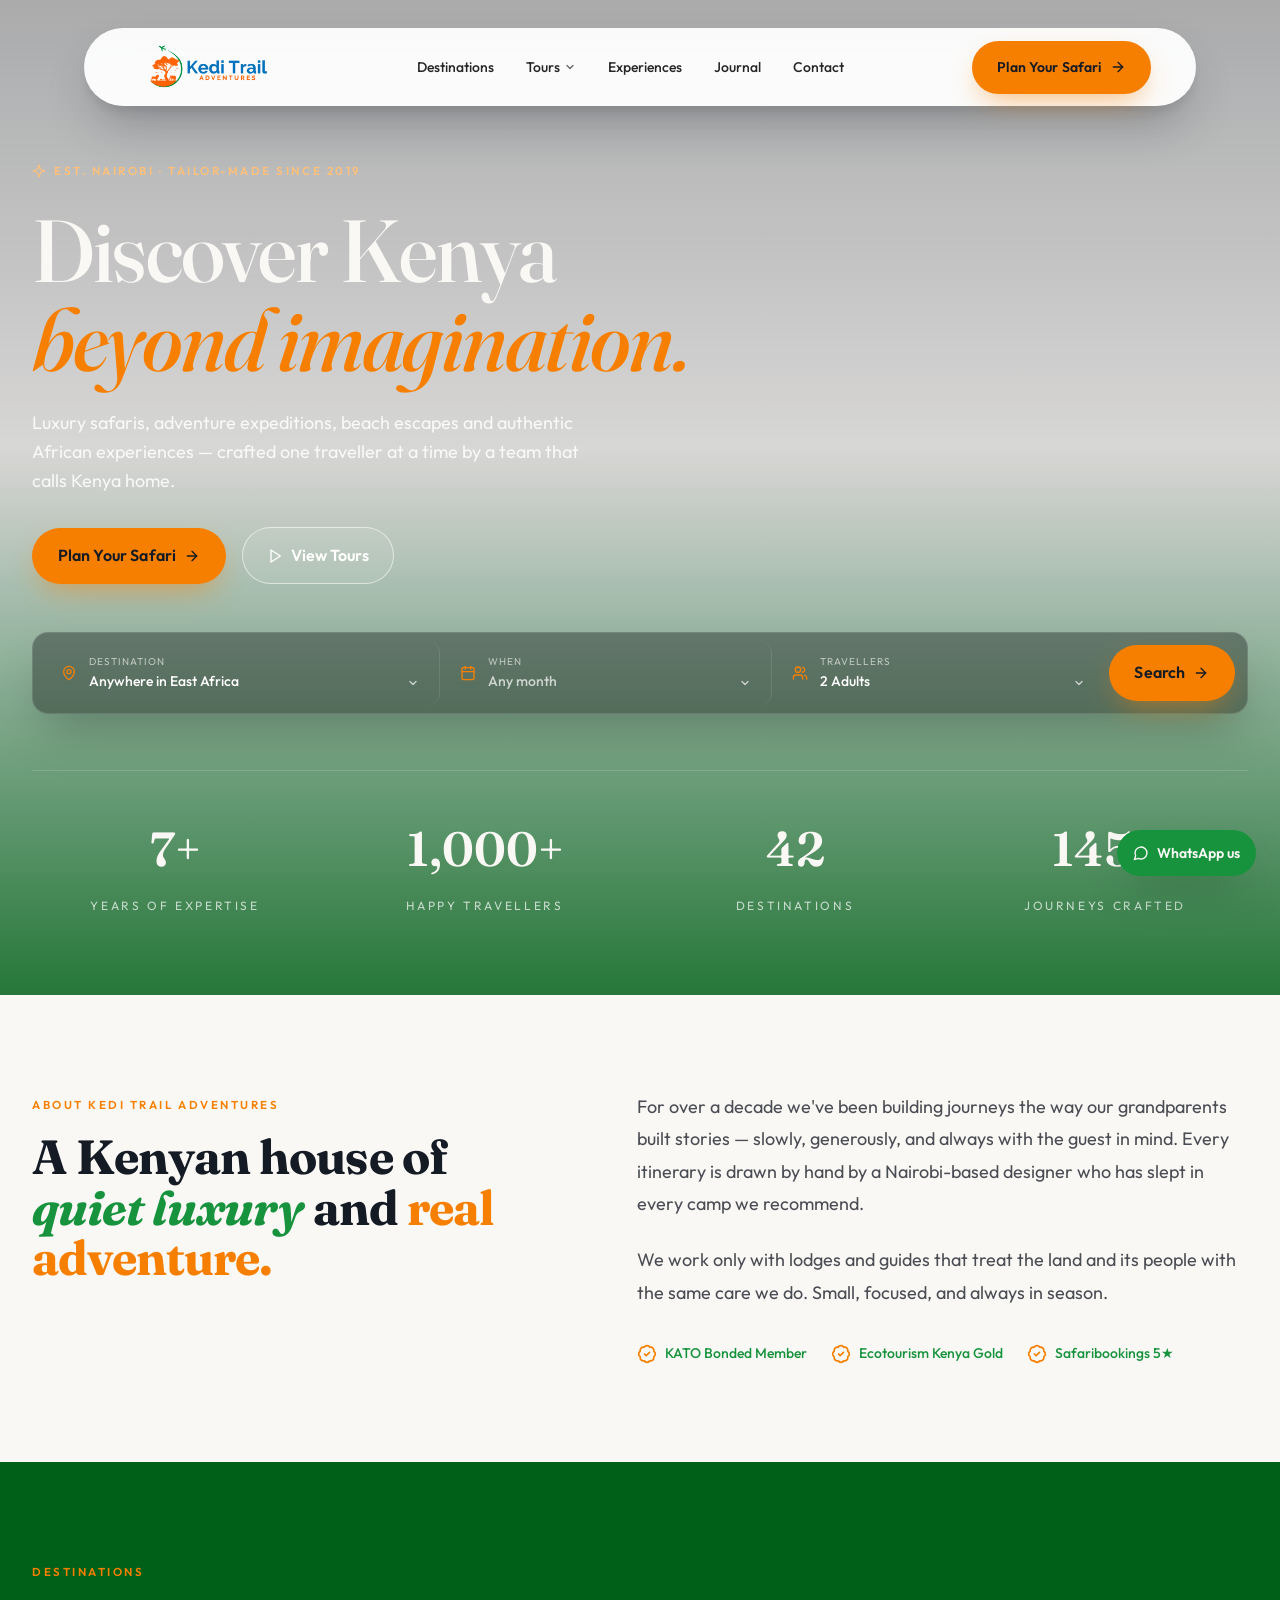
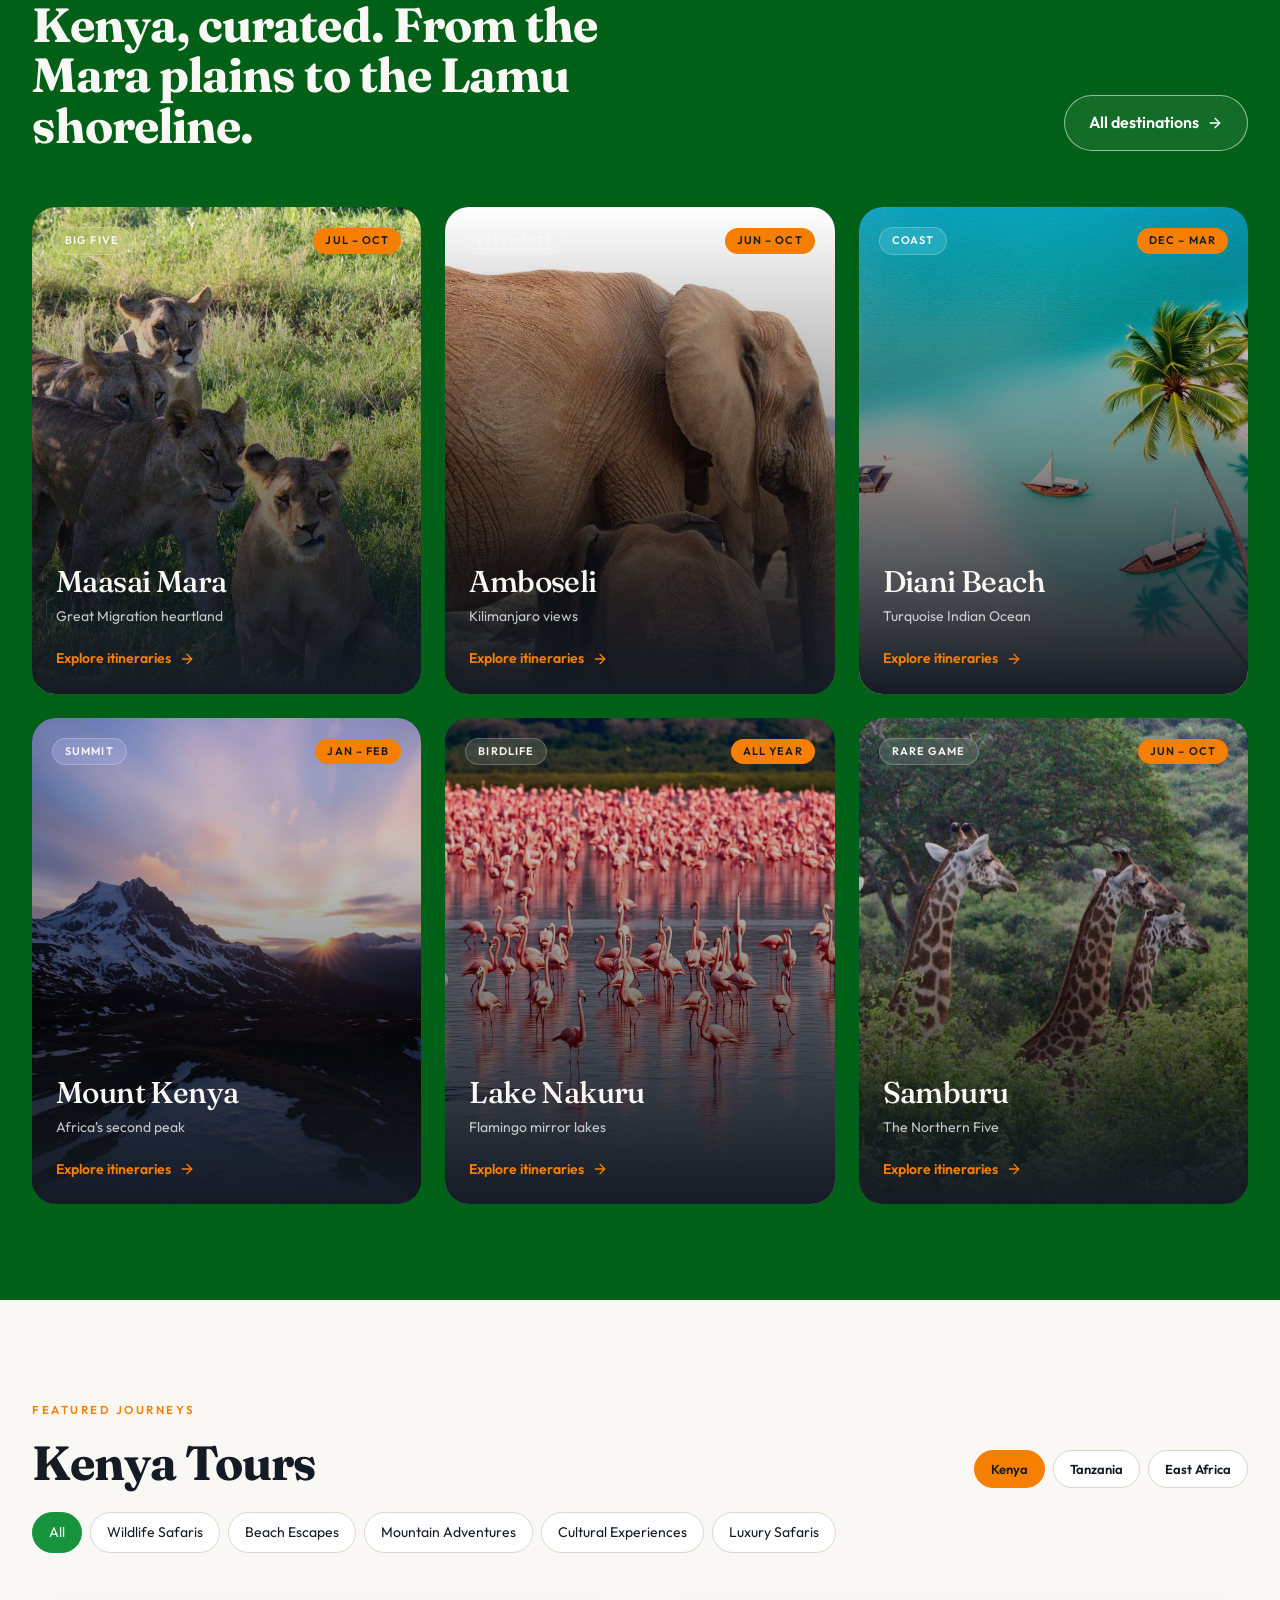
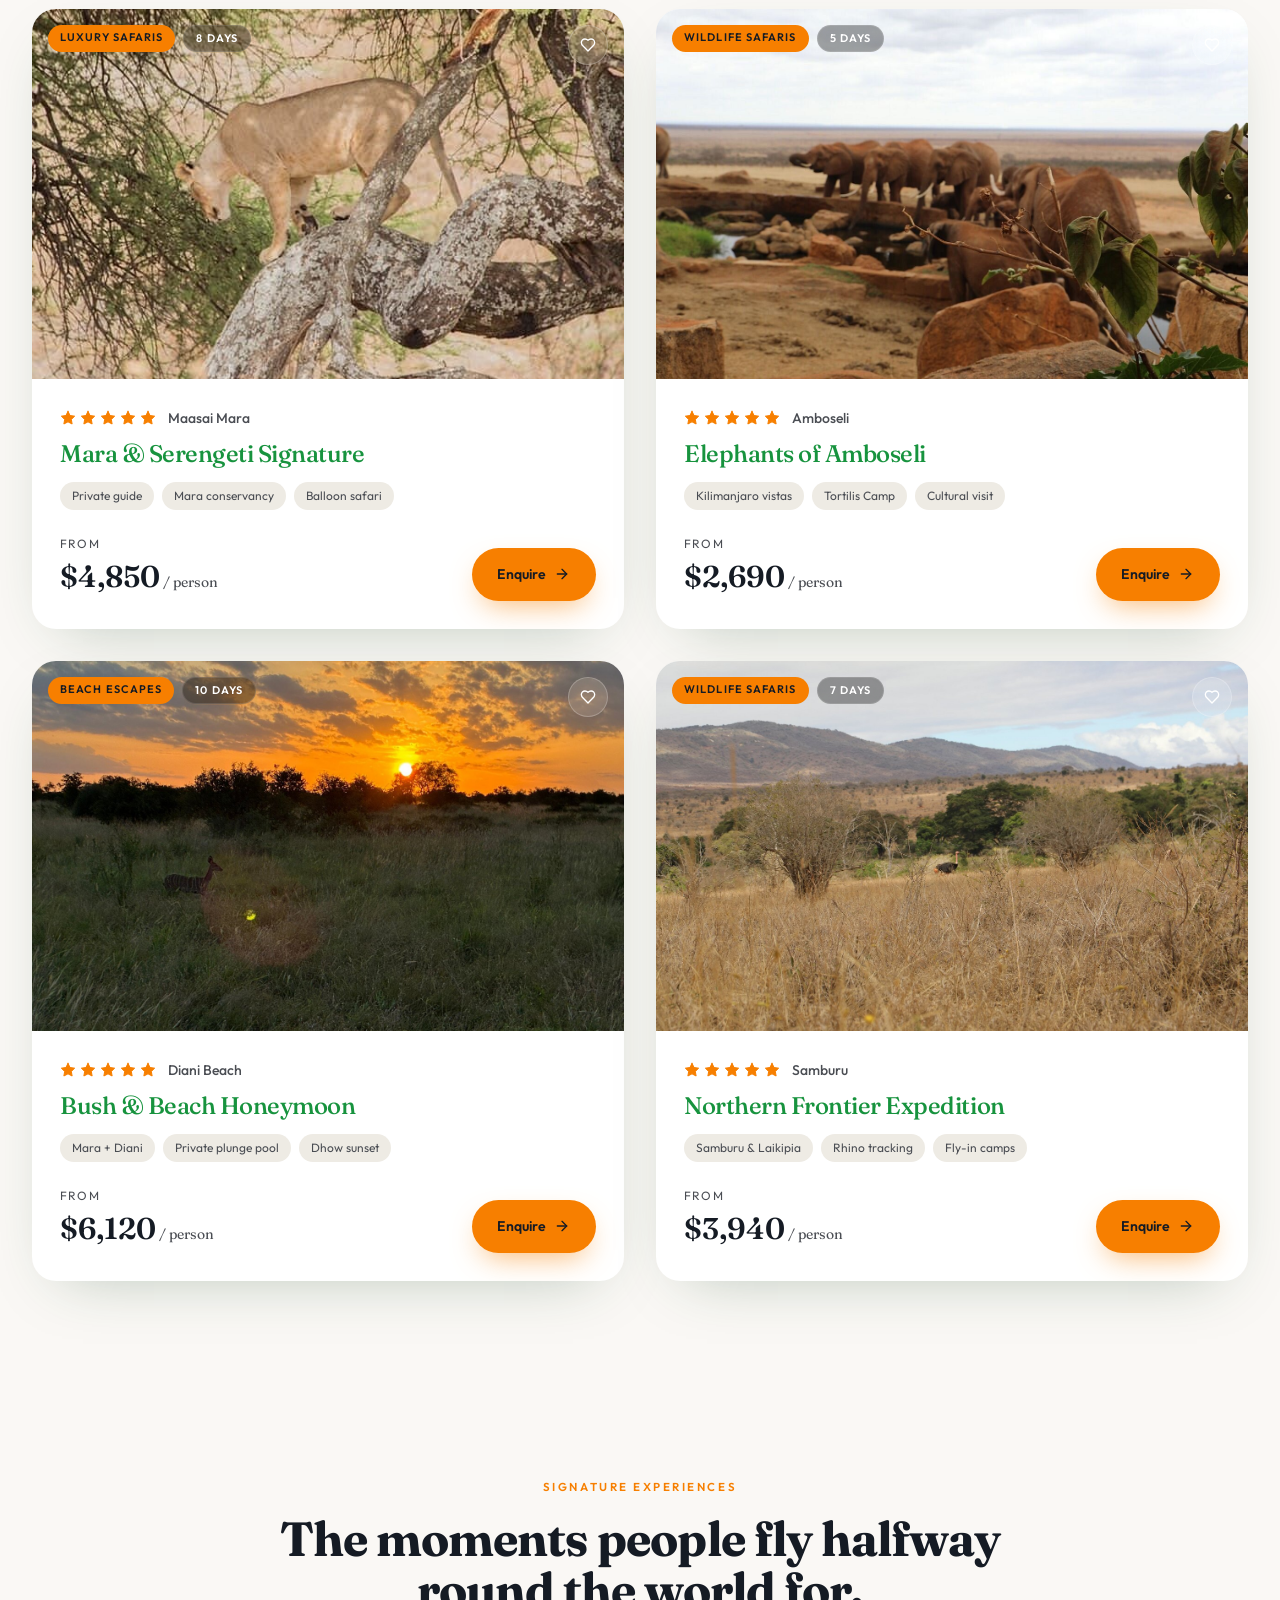
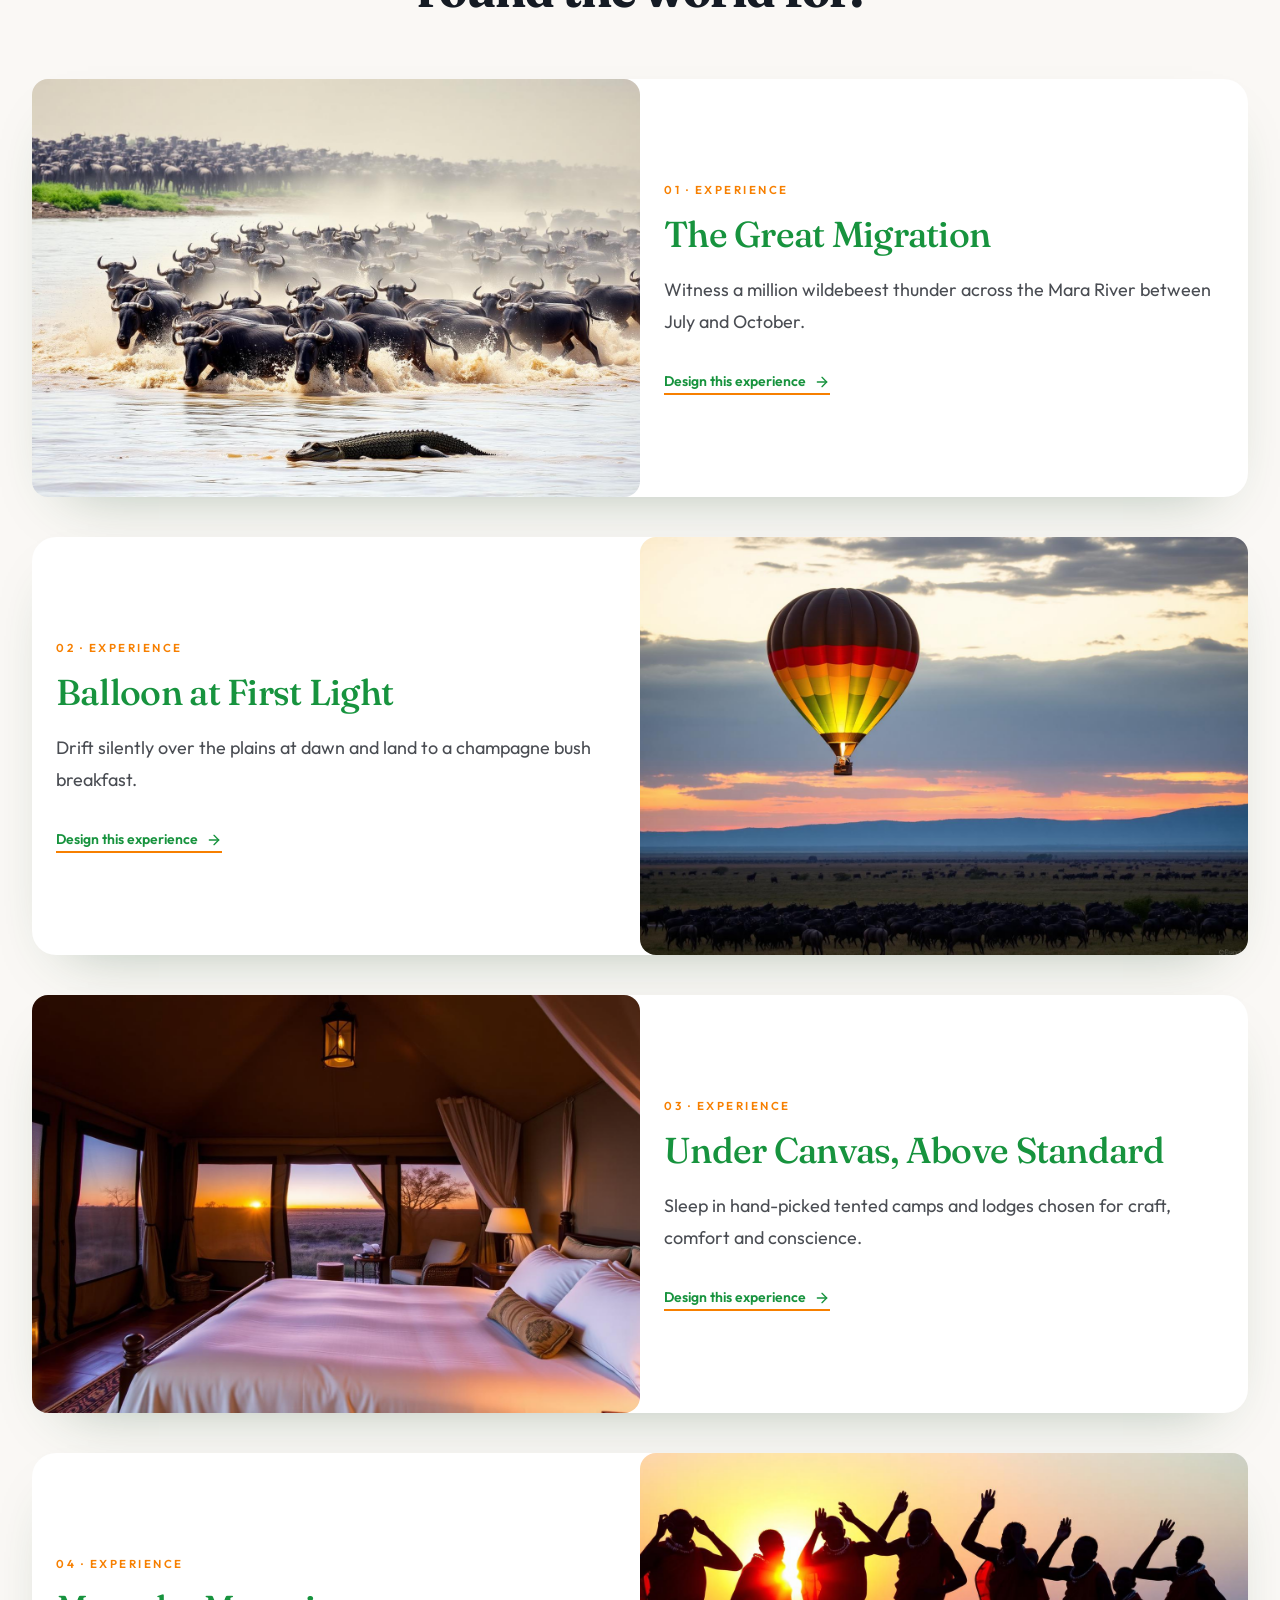
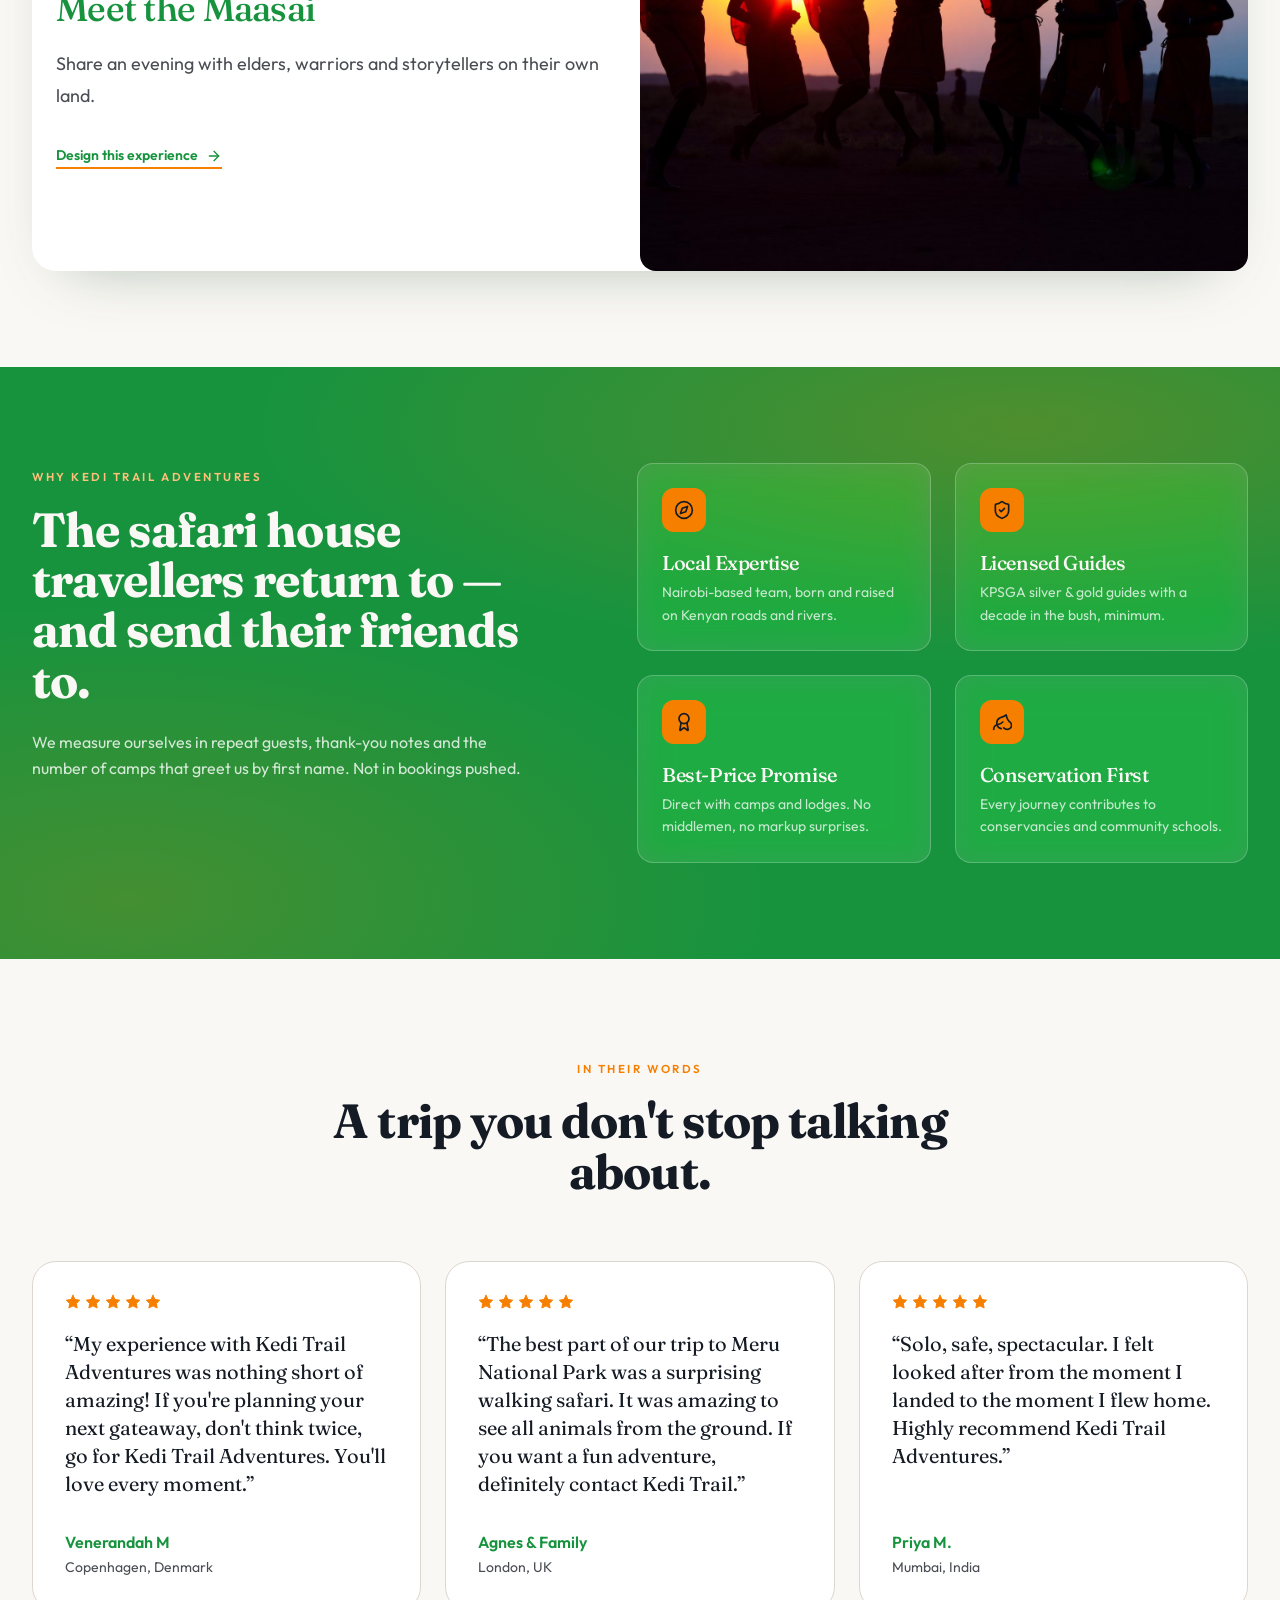
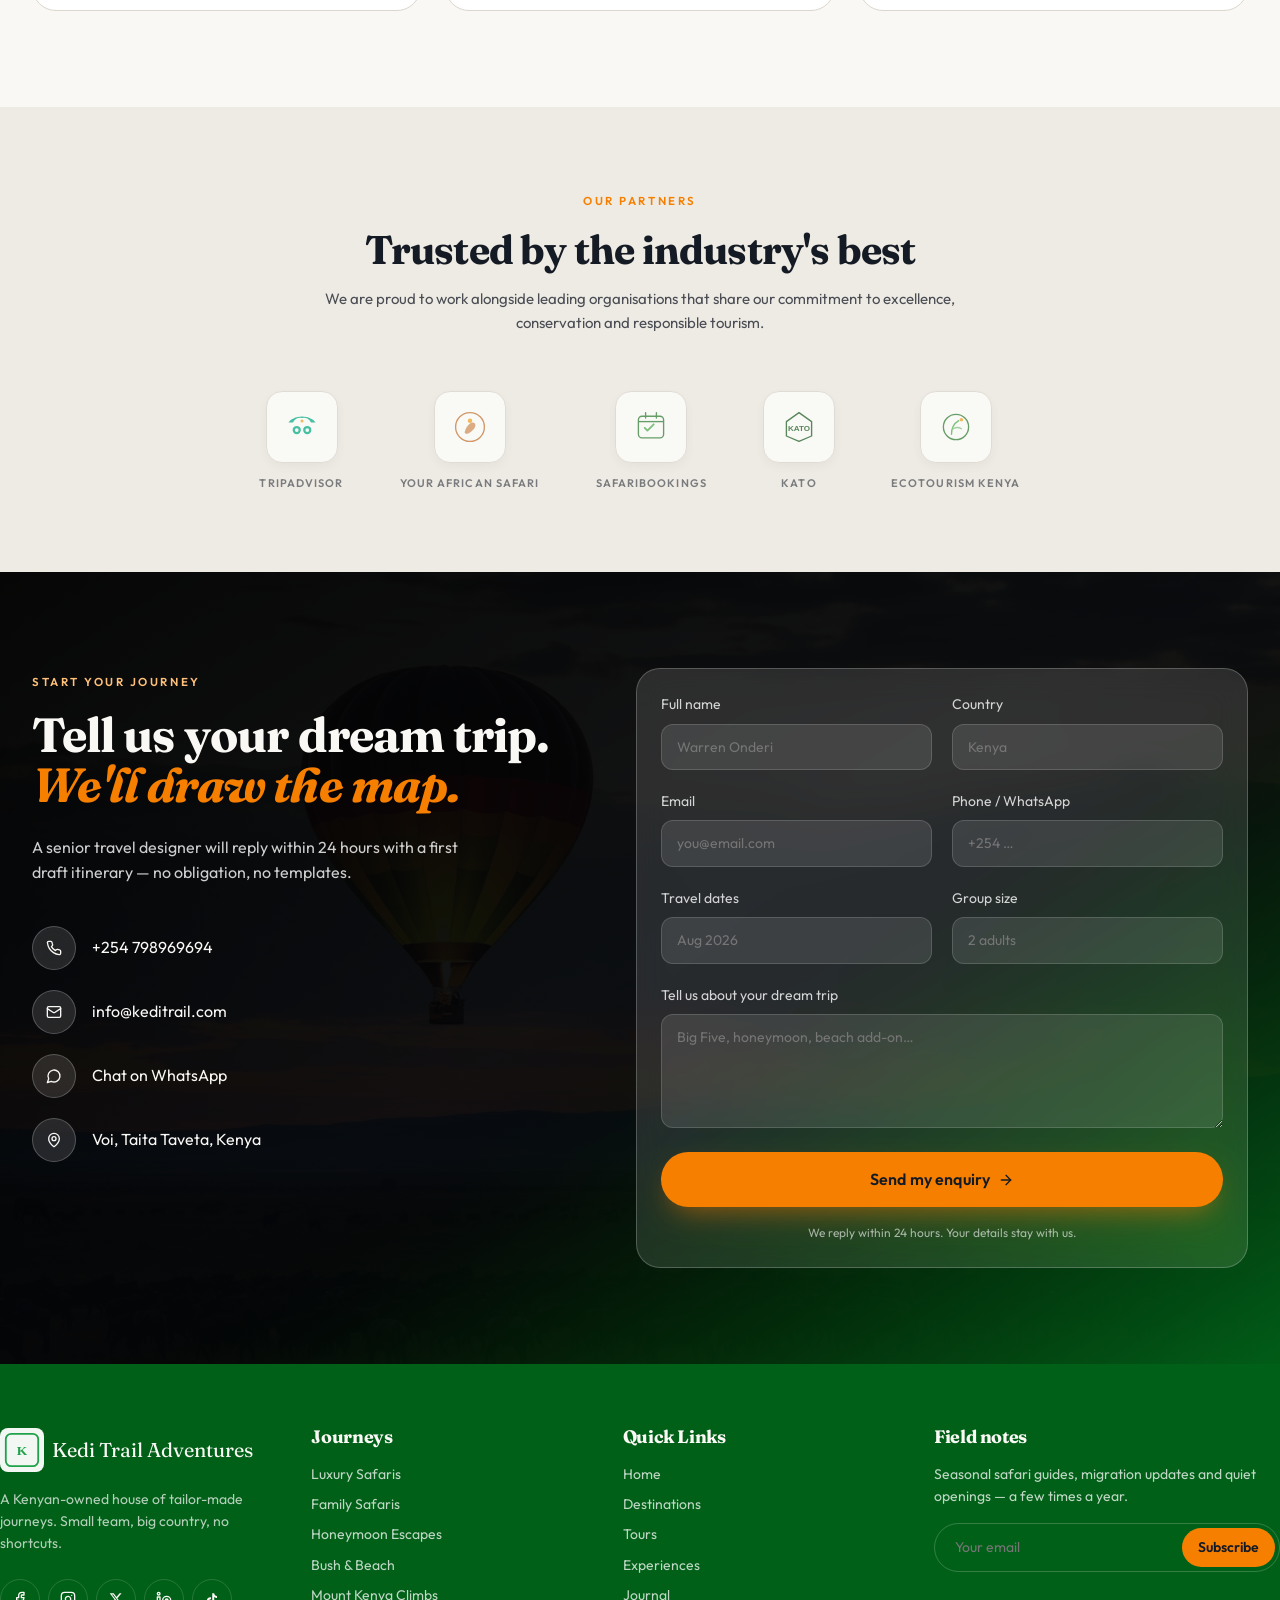
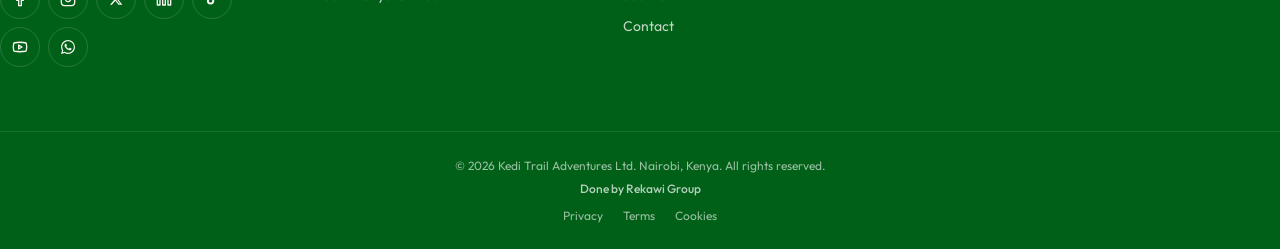
==== index.html @ 392d8adc "statistics change" ====
<!DOCTYPE html>
<html lang="en">
<head>
<meta charset="utf-8" />
<meta name="viewport" content="width=device-width, initial-scale=1" />
<title>Kedi Trail Adventures — Luxury Kenyan Safaris &amp; Tailor-Made Journeys</title>
<meta name="description" content="Kenya's premier safari house. Tailor-made luxury safaris, Great Migration adventures, beach escapes and mountain expeditions crafted by local experts." />
<meta property="og:title" content="Kedi Trail Adventures — Luxury Kenyan Safaris" />
<meta property="og:description" content="Discover Kenya beyond imagination. Private guides, iconic lodges and hand-crafted itineraries across the Maasai Mara, Amboseli, the coast and beyond." />
<meta property="og:type" content="website" />
<meta name="twitter:card" content="summary_large_image" />
<link rel="icon" href="assets/logo_sqaure.png" type="image/png" />
<link rel="preconnect" href="https://fonts.googleapis.com" />
<link rel="preconnect" href="https://fonts.gstatic.com" crossorigin />
<link rel="stylesheet" href="https://fonts.googleapis.com/css2?family=Fraunces:opsz,wght@9..144,400;9..144,500;9..144,600;9..144,700&family=Outfit:wght@300;400;500;600;700;800&display=swap" />
<link rel="stylesheet" href="assets/css/styles.css" />
</head>
<body>

<!-- ============ NAVBAR ============ -->
 <div id="shadow" style="display:flex;align-items:center;justify-content:space-between;gap:1.5rem"></div>
<header id="mainNav" class="nav-header">
  <div class="container-" style="display:flex;align-items:center;justify-content:space-between;gap:1.5rem"></div>
  <div class="container-x" style="display:flex;align-items:center;justify-content:space-between;gap:1.5rem">
  <a href="#" style="display:flex;align-items:center;gap:0.5rem;color:white;min-width:0">
  <img src="assets/logo.png" alt="Kedi Trail Adventures logo" style="width:10rem;height:3rem;object-fit:contain;flex-shrink:0">
</a>
    <nav class="show-lg" style="align-items:center;gap:2rem">
      <a href="#destinations" style="font-size:.875rem;font-weight:500;color:rgba(0,0,0,.85);transition:color .2s" onmouseover="this.style.color='var(--gold)'" onmouseout="this.style.color='rgba(0,0,0,.85)'">Destinations</a>
      <div class="nav-dropdown-wrap" style="position:relative">
        <a href="#tours" style="font-size:.875rem;font-weight:500;color:rgba(0,0,0,.85);transition:color .2s;display:flex;align-items:center;gap:0.25rem" onmouseover="this.style.color='var(--gold)'" onmouseout="this.style.color='rgba(0,0,0,.85)'">Tours <svg width="12" height="12" viewBox="0 0 24 24" fill="none" stroke="currentColor" stroke-width="2.5" stroke-linecap="round" stroke-linejoin="round" style="opacity:.7"><path d="m6 9 6 6 6-6"/></svg></a>
        <div class="nav-dropdown" style="display:none;position:absolute;top:100%;left:50%;transform:translateX(-50%);padding-top:0.75rem;z-index:60">
          <div style="border-radius:1rem;background:color-mix(in oklab,black 45%,transparent);backdrop-filter:blur(20px) saturate(140%);-webkit-backdrop-filter:blur(20px) saturate(140%);border:1px solid color-mix(in oklab,white 12%,transparent);padding:0.5rem;min-width:13rem;box-shadow:0 25px 50px -12px rgba(0,0,0,.4)">
            <a href="#tours" onclick="setTimeout(function(){openToursRegionPanel('kenya')},300)" style="display:flex;align-items:center;gap:0.75rem;padding:0.625rem 1rem;border-radius:0.5rem;font-size:.8125rem;font-weight:500;color:rgba(255,255,255,.9);transition:all .2s" onmouseover="this.style.background='rgba(255,255,255,.1)';this.style.color='var(--gold)'" onmouseout="this.style.background='transparent';this.style.color='rgba(255,255,255,.9)'"><svg width="14" height="14" viewBox="0 0 24 24" fill="none" stroke="var(--gold)" stroke-width="2"><path d="M20 10c0 4.993-5.539 10.193-7.399 11.799a1 1 0 0 1-1.202 0C9.539 20.193 4 14.993 4 10a8 8 0 0 1 16 0"/><circle cx="12" cy="10" r="3"/></svg>Kenya Tours</a>
            <a href="#tours" onclick="setTimeout(function(){openToursRegionPanel('tanzania')},300)" style="display:flex;align-items:center;gap:0.75rem;padding:0.625rem 1rem;border-radius:0.5rem;font-size:.8125rem;font-weight:500;color:rgba(255,255,255,.9);transition:all .2s" onmouseover="this.style.background='rgba(255,255,255,.1)';this.style.color='var(--gold)'" onmouseout="this.style.background='transparent';this.style.color='rgba(255,255,255,.9)'"><svg width="14" height="14" viewBox="0 0 24 24" fill="none" stroke="var(--gold)" stroke-width="2"><path d="M20 10c0 4.993-5.539 10.193-7.399 11.799a1 1 0 0 1-1.202 0C9.539 20.193 4 14.993 4 10a8 8 0 0 1 16 0"/><circle cx="12" cy="10" r="3"/></svg>Tanzania Tours</a>
            <a href="#tours" onclick="setTimeout(function(){openToursRegionPanel('combo')},300)" style="display:flex;align-items:center;gap:0.75rem;padding:0.625rem 1rem;border-radius:0.5rem;font-size:.8125rem;font-weight:500;color:rgba(255,255,255,.9);transition:all .2s" onmouseover="this.style.background='rgba(255,255,255,.1)';this.style.color='var(--gold)'" onmouseout="this.style.background='transparent';this.style.color='rgba(255,255,255,.9)'"><svg width="14" height="14" viewBox="0 0 24 24" fill="none" stroke="var(--gold)" stroke-width="2"><path d="M20 10c0 4.993-5.539 10.193-7.399 11.799a1 1 0 0 1-1.202 0C9.539 20.193 4 14.993 4 10a8 8 0 0 1 16 0"/><circle cx="12" cy="10" r="3"/></svg>East Africa Combo</a>
          </div>
        </div>
      </div>
      <a href="#experiences" style="font-size:.875rem;font-weight:500;color:rgba(0,0,0,.85);transition:color .2s" onmouseover="this.style.color='var(--gold)'" onmouseout="this.style.color='rgba(0,0,0,.85)'">Experiences</a>
      <a href="#journal" style="font-size:.875rem;font-weight:500;color:rgba(0,0,0,.85);transition:color .2s" onmouseover="this.style.color='var(--gold)'" onmouseout="this.style.color='rgba(0,0,0,.85)'">Journal</a>
      <a href="#contact" style="font-size:.875rem;font-weight:500;color:rgba(0,0,0,.85);transition:color .2s" onmouseover="this.style.color='var(--gold)'" onmouseout="this.style.color='rgba(0,0,0,.85)'">Contact</a>
    </nav>
    <div class="show-lg" style="align-items:center;gap:0.75rem">
      <a href="#contact" class="btn-primary" style="font-size:.875rem">Plan Your Safari <svg width="16" height="16" viewBox="0 0 24 24" fill="none" stroke="currentColor" stroke-width="2" stroke-linecap="round" stroke-linejoin="round"><path d="M5 12h14"/><path d="m12 5 7 7-7 7"/></svg></a>
    </div>
    <button id="menuBtn" aria-label="Open menu" class="hide-lg glass" style="width:2.5rem;height:2.5rem;border-radius:999px;display:grid;place-items:center;color:white" onclick="openMobileMenu()">
      <svg width="20" height="20" viewBox="0 0 24 24" fill="none" stroke="currentColor" stroke-width="2" stroke-linecap="round" stroke-linejoin="round"><line x1="4" x2="20" y1="12" y2="12"/><line x1="4" x2="20" y1="6" y2="6"/><line x1="4" x2="20" y1="18" y2="18"/></svg>
    </button>
  </div>
</header>

<!-- ============ MOBILE DRAWER ============ -->
<div id="mobileMenu" style="display:none;position:fixed;inset:0;z-index:60;background:var(--forest-deep);color:var(--ivory)">
  <div class="container-x" style="display:flex;align-items:center;justify-content:space-between;padding-top:1.25rem;padding-bottom:1.25rem">
    <span style="display:flex;align-items:center;gap:0.5rem">
      <span style="display:inline-block;width:2.25rem;height:2.25rem;border-radius:0.5rem;background:rgba(255,255,255,.95);padding:0.25rem">
        <svg viewBox="0 0 40 40" width="100%" height="100%"><rect x="2" y="2" width="36" height="36" rx="6" fill="none" stroke="#1FA34A" stroke-width="2"/><text x="20" y="26" text-anchor="middle" fill="#1FA34A" font-size="15" font-weight="bold" font-family="serif">K</text></svg>
      </span>
      <span class="font-serif" style="font-size:1.25rem">Kedi Trail Adventures</span>
    </span>
    <button aria-label="Close menu" onclick="closeMobileMenu()" style="width:2.5rem;height:2.5rem;border-radius:999px;border:1px solid rgba(255,255,255,.2);display:grid;place-items:center">
      <svg width="20" height="20" viewBox="0 0 24 24" fill="none" stroke="currentColor" stroke-width="2" stroke-linecap="round" stroke-linejoin="round"><path d="M18 6 6 18"/><path d="m6 6 12 12"/></svg>
    </button>
  </div>
  <nav class="container-x" style="margin-top:2rem;display:flex;flex-direction:column;gap:1.5rem">
    <a href="#destinations" onclick="closeMobileMenu()" class="font-serif" style="white-space:nowrap;border-bottom:1px solid rgba(255,255,255,.1);padding-bottom:1rem;font-size:clamp(1.5rem,7vw,2rem);line-height:1.1">Destinations</a>
    <a href="#tours" onclick="closeMobileMenu()" class="font-serif" style="white-space:nowrap;border-bottom:1px solid rgba(255,255,255,.1);padding-bottom:1rem;font-size:clamp(1.5rem,7vw,2rem);line-height:1.1">Tours</a>
    <div style="display:flex;flex-direction:column;gap:0.75rem;padding-left:1.25rem;margin-top:-0.75rem;border-bottom:1px solid rgba(255,255,255,.1);padding-bottom:1rem">
      <a href="#tours" onclick="closeMobileMenu();setTimeout(function(){openToursRegionPanel('kenya')},400)" style="font-size:1rem;color:rgba(255,255,255,.7);display:flex;align-items:center;gap:0.5rem"><svg width="14" height="14" viewBox="0 0 24 24" fill="none" stroke="var(--gold)" stroke-width="2"><path d="M20 10c0 5-5.5 10.2-7.4 11.8a1 1 0 0 1-1.2 0C9.5 20.2 4 15 4 10a8 8 0 0 1 16 0"/><circle cx="12" cy="10" r="3"/></svg>Kenya Tours</a>
      <a href="#tours" onclick="closeMobileMenu();setTimeout(function(){openToursRegionPanel('tanzania')},400)" style="font-size:1rem;color:rgba(255,255,255,.7);display:flex;align-items:center;gap:0.5rem"><svg width="14" height="14" viewBox="0 0 24 24" fill="none" stroke="var(--gold)" stroke-width="2"><path d="M20 10c0 5-5.5 10.2-7.4 11.8a1 1 0 0 1-1.2 0C9.5 20.2 4 15 4 10a8 8 0 0 1 16 0"/><circle cx="12" cy="10" r="3"/></svg>Tanzania Tours</a>
      <a href="#tours" onclick="closeMobileMenu();setTimeout(function(){openToursRegionPanel('combo')},400)" style="font-size:1rem;color:rgba(255,255,255,.7);display:flex;align-items:center;gap:0.5rem"><svg width="14" height="14" viewBox="0 0 24 24" fill="none" stroke="var(--gold)" stroke-width="2"><path d="M20 10c0 5-5.5 10.2-7.4 11.8a1 1 0 0 1-1.2 0C9.5 20.2 4 15 4 10a8 8 0 0 1 16 0"/><circle cx="12" cy="10" r="3"/></svg>East Africa Combo</a>
    </div>
    <a href="#experiences" onclick="closeMobileMenu()" class="font-serif" style="white-space:nowrap;border-bottom:1px solid rgba(255,255,255,.1);padding-bottom:1rem;font-size:clamp(1.5rem,7vw,2rem);line-height:1.1">Experiences</a>
    <a href="#journal" onclick="closeMobileMenu()" class="font-serif" style="white-space:nowrap;border-bottom:1px solid rgba(255,255,255,.1);padding-bottom:1rem;font-size:clamp(1.5rem,7vw,2rem);line-height:1.1">Journal</a>
    <a href="#contact" onclick="closeMobileMenu()" class="font-serif" style="white-space:nowrap;border-bottom:1px solid rgba(255,255,255,.1);padding-bottom:1rem;font-size:clamp(1.5rem,7vw,2rem);line-height:1.1">Contact</a>
    <a href="#contact" onclick="closeMobileMenu()" class="btn-primary" style="margin-top:1rem;width:100%">Plan Your Safari</a>
  </nav>
</div>

<!-- ============ HERO ============ -->
<section id="heroSection" style="position:relative;isolation:isolate;min-height:100dvh;width:100%;overflow:hidden">
  <!-- <div id="heroSlides" style="position:absolute;inset:0">
    <img src="assets/hero-savannah.jpg" alt="Elephant herd walking under an acacia tree at sunset in the Maasai Mara" width="1920" height="1200" class="hero-slide active" style="position:absolute;inset:0;width:100%;height:100%;object-fit:cover;opacity:1;transition:opacity 2s ease-in-out" />
    <img src="assets/dest-mara.jpg" alt="Wildebeest migration across the golden Maasai Mara plains" width="1920" height="1200" class="hero-slide" style="position:absolute;inset:0;width:100%;height:100%;object-fit:cover;opacity:0;transition:opacity 2s ease-in-out" />
    <img src="assets/dest-amboseli.jpg" alt="Elephants with Mount Kilimanjaro in the background at Amboseli" width="1920" height="1200" class="hero-slide" style="position:absolute;inset:0;width:100%;height:100%;object-fit:cover;opacity:0;transition:opacity 2s ease-in-out" />
    <img src="assets/dest-samburu.jpg" alt="Samburu landscape with acacia trees at golden hour" width="1920" height="1200" class="hero-slide" style="position:absolute;inset:0;width:100%;height:100%;object-fit:cover;opacity:0;transition:opacity 2s ease-in-out" />
  </div> -->
  <div id="heroSlides" style="position:absolute;inset:0">
  <video class="hero-slide active" autoplay muted loop playsinline style="position:absolute;inset:0;width:100%;height:100%;object-fit:cover;opacity:1;transition:opacity 2s ease-in-out">
    <source src="assets/lions_savanna.mp4" type="video/mp4">
  </video>
  <video class="hero-slide" autoplay muted loop playsinline style="position:absolute;inset:0;width:100%;height:100%;object-fit:cover;opacity:0;transition:opacity 2s ease-in-out">
    <source src="assets/elephants_savannah.mp4" type="video/mp4">
  </video>
  <video class="hero-slide" autoplay muted loop playsinline style="position:absolute;inset:0;width:100%;height:100%;object-fit:cover;opacity:0;transition:opacity 2s ease-in-out">
    <source src="assets/wild_beasts_savannah.mp4" type="video/mp4">
  </video>
</div>

  <div class="hero-overlay" style="position:absolute;inset:0"></div>
  <div style="position:relative;z-index:10;display:flex;flex-direction:column;justify-content:flex-end;min-height:100dvh;padding-bottom:5rem;padding-top:10rem">
    <div class="container-x">
      <div style="max-width:48rem" class="fade-up">
        <span class="eyebrow" style="color:var(--gold-soft)">
          <svg width="14" height="14" viewBox="0 0 24 24" fill="none" stroke="currentColor" stroke-width="2" stroke-linecap="round" stroke-linejoin="round"><path d="M9.937 15.5A2 2 0 0 0 8.5 14.063l-6.135-1.582a.5.5 0 0 1 0-.962L8.5 9.936A2 2 0 0 0 9.937 8.5l1.582-6.135a.5.5 0 0 1 .963 0L14.063 8.5A2 2 0 0 0 15.5 9.937l6.135 1.581a.5.5 0 0 1 0 .964L15.5 14.063a2 2 0 0 0-1.437 1.437l-1.582 6.135a.5.5 0 0 1-.963 0z"/></svg>
          Est. Nairobi · Tailor-made since 2019
        </span>
        <h1 class="font-serif text-balance" style="margin-top:1.25rem;font-size:clamp(3rem,8vw,5.5rem);font-weight:500;line-height:1.02;color:var(--ivory)">
          Discover Kenya
          <span style="display:block;font-style:italic;color:var(--gold)">beyond imagination.</span>
        </h1>
        <p style="margin-top:1.5rem;max-width:36rem;font-size:1.125rem;color:rgba(255,255,255,.85)">
          Luxury safaris, adventure expeditions, beach escapes and authentic African experiences — crafted one traveller at a time by a team that calls Kenya home.
        </p>
        <div style="margin-top:2rem;display:flex;flex-wrap:wrap;align-items:center;gap:1rem">
          <a href="#contact" class="btn-primary">Plan Your Safari <svg width="16" height="16" viewBox="0 0 24 24" fill="none" stroke="currentColor" stroke-width="2" stroke-linecap="round" stroke-linejoin="round"><path d="M5 12h14"/><path d="m12 5 7 7-7 7"/></svg></a>
          <a href="#tours" class="btn-ghost-light"><svg width="16" height="16" viewBox="0 0 24 24" fill="none" stroke="currentColor" stroke-width="2" stroke-linecap="round" stroke-linejoin="round"><polygon points="6 3 20 12 6 21 6 3"/></svg> View Tours</a>
        </div>
      </div>

      <!-- Search Widget -->
      <div style="margin-top:3rem" class="fade-up">
        <div class="glass-dark" style="border-radius:1rem;padding:0.5rem;box-shadow:0 25px 50px -12px rgba(0,0,0,.25)">
          <form id="searchForm" class="search-bar" onsubmit="handleSearch(event)">
            <label style="display:flex;align-items:center;gap:0.75rem;border-radius:0.75rem;padding:0.75rem 1.25rem;color:white">
              <svg width="16" height="16" viewBox="0 0 24 24" fill="none" stroke="var(--gold)" stroke-width="2" stroke-linecap="round" stroke-linejoin="round" style="flex-shrink:0"><path d="M20 10c0 4.993-5.539 10.193-7.399 11.799a1 1 0 0 1-1.202 0C9.539 20.193 4 14.993 4 10a8 8 0 0 1 16 0"/><circle cx="12" cy="10" r="3"/></svg>
              <span style="display:flex;flex-direction:column;flex:1;min-width:0;position:relative">
                <span style="font-size:10px;text-transform:uppercase;letter-spacing:0.1em;color:rgba(255,255,255,.6)">Destination</span>
                <select id="searchDest" style="background:transparent;font-size:.875rem;font-weight:500;color:white;outline:none;border:none;width:100%;padding-right:1.25rem">
                  <option value="anywhere" style="color:#333">Anywhere in East Africa</option>
                  <optgroup label="── Kenya ──" style="color:#999;font-style:italic">
                    <option value="Maasai Mara" style="color:#333">Maasai Mara</option>
                    <option value="Amboseli" style="color:#333">Amboseli</option>
                    <option value="Samburu" style="color:#333">Samburu</option>
                    <option value="Tsavo" style="color:#333">Tsavo</option>
                    <option value="Lake Nakuru" style="color:#333">Lake Nakuru</option>
                    <option value="Diani Beach" style="color:#333">Diani Beach</option>
                    <option value="Watamu" style="color:#333">Watamu</option>
                    <option value="Malindi" style="color:#333">Malindi</option>
                    <option value="Lamu" style="color:#333">Lamu</option>
                    <option value="Mount Kenya" style="color:#333">Mount Kenya</option>
                    <option value="Aberdare" style="color:#333">Aberdare Ranges</option>
                  </optgroup>
                  <optgroup label="── Tanzania ──" style="color:#999;font-style:italic">
                    <option value="Serengeti" style="color:#333">Serengeti</option>
                    <option value="Ngorongoro" style="color:#333">Ngorongoro Crater</option>
                    <option value="Tarangire" style="color:#333">Tarangire</option>
                    <option value="Lake Manyara" style="color:#333">Lake Manyara</option>
                    <option value="Ruaha" style="color:#333">Ruaha</option>
                    <option value="Nyerere" style="color:#333">Nyerere (Selous)</option>
                    <option value="Zanzibar" style="color:#333">Zanzibar</option>
                    <option value="Nungwi" style="color:#333">Nungwi Beach</option>
                    <option value="Mafia Island" style="color:#333">Mafia Island</option>
                    <option value="Kilimanjaro" style="color:#333">Mount Kilimanjaro</option>
                    <option value="Mount Meru" style="color:#333">Mount Meru</option>
                    <option value="Usambara" style="color:#333">Usambara Mountains</option>
                  </optgroup>
                  <optgroup label="── East Africa Combo ──" style="color:#999;font-style:italic">
                    <option value="Mara & Serengeti" style="color:#333">Mara &amp; Serengeti</option>
                    <option value="Kenya & Tanzania" style="color:#333">Kenya &amp; Tanzania</option>
                    <option value="Diani & Zanzibar" style="color:#333">Diani &amp; Zanzibar</option>
                    <option value="Mt Kenya & Kilimanjaro" style="color:#333">Mt Kenya &amp; Kilimanjaro</option>
                  </optgroup>
                </select>
                <svg width="12" height="12" viewBox="0 0 24 24" fill="none" stroke="white" stroke-width="2.5" stroke-linecap="round" stroke-linejoin="round" style="position:absolute;right:0;bottom:0.2rem;pointer-events:none;opacity:.7"><path d="m6 9 6 6 6-6"/></svg>
              </span>
            </label>
            <div id="whenPickerWrap" style="display:flex;align-items:center;gap:0.75rem;border-radius:0.75rem;padding:0.75rem 1.25rem;color:white;position:relative">
              <svg width="16" height="16" viewBox="0 0 24 24" fill="none" stroke="var(--gold)" stroke-width="2" stroke-linecap="round" stroke-linejoin="round" style="flex-shrink:0"><path d="M8 2v4"/><path d="M16 2v4"/><rect width="18" height="18" x="3" y="4" rx="2"/><path d="M3 10h18"/></svg>
              <div style="display:flex;flex-direction:column;flex:1;min-width:0;position:relative">
                <span style="font-size:10px;text-transform:uppercase;letter-spacing:0.1em;color:rgba(255,255,255,.6)">When</span>
                <button type="button" id="whenBtn" onclick="toggleWhenPicker()" style="background:transparent;font-size:.875rem;font-weight:500;color:white;outline:none;border:none;text-align:left;width:100%;padding:0;padding-right:1.25rem">
                  <span id="whenDisplay" style="color:rgba(255,255,255,.7)">Any month</span>
                </button>
                <svg width="12" height="12" viewBox="0 0 24 24" fill="none" stroke="white" stroke-width="2.5" stroke-linecap="round" stroke-linejoin="round" style="position:absolute;right:0;bottom:0.2rem;pointer-events:none;opacity:.7"><path d="m6 9 6 6 6-6"/></svg>
              </div>
              <div id="whenPicker" class="when-picker fade-up" style="display:none"></div>
            </div>
            <label style="display:flex;align-items:center;gap:0.75rem;border-radius:0.75rem;padding:0.75rem 1.25rem;color:white">
              <svg width="16" height="16" viewBox="0 0 24 24" fill="none" stroke="var(--gold)" stroke-width="2" stroke-linecap="round" stroke-linejoin="round" style="flex-shrink:0"><path d="M16 21v-2a4 4 0 0 0-4-4H6a4 4 0 0 0-4 4v2"/><circle cx="9" cy="7" r="4"/><path d="M22 21v-2a4 4 0 0 0-3-3.87"/><path d="M16 3.13a4 4 0 0 1 0 7.75"/></svg>
              <span style="display:flex;flex-direction:column;flex:1;min-width:0;position:relative">
                <span style="font-size:10px;text-transform:uppercase;letter-spacing:0.1em;color:rgba(255,255,255,.6)">Travellers</span>
                <select id="searchTrav" style="background:transparent;font-size:.875rem;font-weight:500;color:white;outline:none;border:none;width:100%;padding-right:1.25rem">
                  <option style="color:#333">2 Adults</option>
                  <option style="color:#333">Family (4)</option>
                  <option style="color:#333">Solo</option>
                  <option style="color:#333">Group 6+</option>
                  <option style="color:#333">Honeymoon</option>
                  <option style="color:#333">Luxury</option>
                </select>
                <svg width="12" height="12" viewBox="0 0 24 24" fill="none" stroke="white" stroke-width="2.5" stroke-linecap="round" stroke-linejoin="round" style="position:absolute;right:0;bottom:0.2rem;pointer-events:none;opacity:.7"><path d="m6 9 6 6 6-6"/></svg>
              </span>
            </label>
            <button type="submit" class="btn-primary" style="margin:0.25rem">Search <svg width="16" height="16" viewBox="0 0 24 24" fill="none" stroke="currentColor" stroke-width="2" stroke-linecap="round" stroke-linejoin="round"><path d="M5 12h14"/><path d="m12 5 7 7-7 7"/></svg></button>
          </form>
        </div>
      </div>

      <!-- Stats -->
      <div class="grid-4" style="margin-top:3.5rem;gap:1.5rem;border-top:1px solid rgba(255,255,255,.15);padding-top:2.5rem">
        <div style="text-align:center" data-countup="7" data-suffix="+">
          <div class="font-serif" style="font-size:clamp(2rem,5vw,3rem);font-weight:600;color:var(--ivory)"><span class="count-value">0</span>+</div>
          <div style="margin-top:0.5rem;font-size:0.75rem;text-transform:uppercase;letter-spacing:0.22em;color:rgba(255,255,255,.7)">Years of expertise</div>
        </div>
        <div style="text-align:center" data-countup="1000" data-suffix="+">
          <div class="font-serif" style="font-size:clamp(2rem,5vw,3rem);font-weight:600;color:var(--ivory)"><span class="count-value">0</span>+</div>
          <div style="margin-top:0.5rem;font-size:0.75rem;text-transform:uppercase;letter-spacing:0.22em;color:rgba(255,255,255,.7)">Happy travellers</div>
        </div>
        <div style="text-align:center" data-countup="42">
          <div class="font-serif" style="font-size:clamp(2rem,5vw,3rem);font-weight:600;color:var(--ivory)"><span class="count-value">0</span></div>
          <div style="margin-top:0.5rem;font-size:0.75rem;text-transform:uppercase;letter-spacing:0.22em;color:rgba(255,255,255,.7)">Destinations</div>
        </div>
        <div style="text-align:center" data-countup="145" data-suffix="+">
          <div class="font-serif" style="font-size:clamp(2rem,5vw,3rem);font-weight:600;color:var(--ivory)"><span class="count-value">0</span>+</div>
          <div style="margin-top:0.5rem;font-size:0.75rem;text-transform:uppercase;letter-spacing:0.22em;color:rgba(255,255,255,.7)">Journeys crafted</div>
        </div>
      </div>
    </div>
  </div>
</section>

<!-- ============ ABOUT / INTRO ============ -->
<section style="padding:6rem 0">
  <div class="container-x about-grid">
    <div>
      <span class="eyebrow">About Kedi Trail Adventures</span>
      <h2 class="font-serif" style="margin-top:1rem;font-size:clamp(2rem,5vw,3rem)">
        A Kenyan house of <em style="color:var(--forest)">quiet luxury</em> and
        <span style="color:var(--gold)"> real adventure.</span>
      </h2>
    </div>
    <div style="display:flex;flex-direction:column;gap:1.5rem;font-size:1.125rem;line-height:1.8;color:var(--muted-foreground)">
      <p>For over a decade we've been building journeys the way our grandparents built stories — slowly, generously, and always with the guest in mind. Every itinerary is drawn by hand by a Nairobi-based designer who has slept in every camp we recommend.</p>
      <p>We work only with lodges and guides that treat the land and its people with the same care we do. Small, focused, and always in season.</p>
      <div style="display:flex;flex-wrap:wrap;align-items:center;gap:1.5rem;padding-top:0.5rem">
        <div style="display:flex;align-items:center;gap:0.5rem;font-size:.875rem;font-weight:500;color:var(--forest)">
          <svg width="20" height="20" viewBox="0 0 24 24" fill="none" stroke="var(--gold)" stroke-width="2" stroke-linecap="round" stroke-linejoin="round"><path d="M3.85 8.62a4 4 0 0 1 4.78-4.77 4 4 0 0 1 6.74 0 4 4 0 0 1 4.78 4.78 4 4 0 0 1 0 6.74 4 4 0 0 1-4.77 4.78 4 4 0 0 1-6.75 0 4 4 0 0 1-4.78-4.77 4 4 0 0 1 0-6.76Z"/><path d="m9 12 2 2 4-4"/></svg>
          KATO Bonded Member
        </div>
        <div style="display:flex;align-items:center;gap:0.5rem;font-size:.875rem;font-weight:500;color:var(--forest)">
          <svg width="20" height="20" viewBox="0 0 24 24" fill="none" stroke="var(--gold)" stroke-width="2" stroke-linecap="round" stroke-linejoin="round"><path d="M3.85 8.62a4 4 0 0 1 4.78-4.77 4 4 0 0 1 6.74 0 4 4 0 0 1 4.78 4.78 4 4 0 0 1 0 6.74 4 4 0 0 1-4.77 4.78 4 4 0 0 1-6.75 0 4 4 0 0 1-4.78-4.77 4 4 0 0 1 0-6.76Z"/><path d="m9 12 2 2 4-4"/></svg>
          Ecotourism Kenya Gold
        </div>
        <div style="display:flex;align-items:center;gap:0.5rem;font-size:.875rem;font-weight:500;color:var(--forest)">
          <svg width="20" height="20" viewBox="0 0 24 24" fill="none" stroke="var(--gold)" stroke-width="2" stroke-linecap="round" stroke-linejoin="round"><path d="M3.85 8.62a4 4 0 0 1 4.78-4.77 4 4 0 0 1 6.74 0 4 4 0 0 1 4.78 4.78 4 4 0 0 1 0 6.74 4 4 0 0 1-4.77 4.78 4 4 0 0 1-6.75 0 4 4 0 0 1-4.78-4.77 4 4 0 0 1 0-6.76Z"/><path d="m9 12 2 2 4-4"/></svg>
          Safaribookings 5★
        </div>
      </div>
    </div>
  </div>
</section>

<!-- ============ DESTINATIONS ============ -->
<section id="destinations" style="background:var(--forest-deep);padding:6rem 0;color:var(--ivory)">
  <div class="container-x">
    <div style="display:flex;flex-wrap:wrap;align-items:flex-end;justify-content:space-between;gap:1.5rem">
      <div style="max-width:42rem">
        <span class="eyebrow">Destinations</span>
        <h2 class="font-serif" style="margin-top:1rem;font-size:clamp(2rem,5vw,3rem)">Kenya, curated. From the Mara plains to the Lamu shoreline.</h2>
      </div>
      <a href="#tours" class="btn-ghost-light">All destinations <svg width="16" height="16" viewBox="0 0 24 24" fill="none" stroke="currentColor" stroke-width="2" stroke-linecap="round" stroke-linejoin="round"><path d="M5 12h14"/><path d="m12 5 7 7-7 7"/></svg></a>
    </div>
    <div id="destinationsGrid" class="grid-3" style="margin-top:3.5rem;gap:1.5rem"></div>
  </div>
</section>

<!-- ============ TOURS ============ -->
<section id="tours" style="padding:6rem 0;scroll-margin-top:6rem">
  <div class="container-x">
    <div style="display:flex;flex-wrap:wrap;align-items:flex-end;justify-content:space-between;gap:1.5rem">
      <div style="max-width:42rem">
        <span class="eyebrow">Featured Journeys</span>
        <h2 id="toursHeading" class="font-serif" style="margin-top:1rem;font-size:clamp(2rem,5vw,3rem)">Kenya Tours</h2>
      </div>
      <div style="display:flex;flex-wrap:wrap;gap:0.5rem;font-size:.8125rem">
        <button class="region-tab" data-region="kenya" onclick="setRegion('kenya')" style="border-radius:999px;border:1px solid var(--gold);padding:0.5rem 1rem;transition:all .2s;background:var(--gold);color:var(--charcoal);font-weight:600">Kenya</button>
        <button class="region-tab" data-region="tanzania" onclick="setRegion('tanzania')" style="border-radius:999px;border:1px solid var(--border);padding:0.5rem 1rem;transition:all .2s;background:var(--card);color:inherit;font-weight:600">Tanzania</button>
        <button class="region-tab" data-region="combo" onclick="setRegion('combo')" style="border-radius:999px;border:1px solid var(--border);padding:0.5rem 1rem;transition:all .2s;background:var(--card);color:inherit;font-weight:600">East Africa</button>
      </div>
    </div>
    <div style="margin-top:1.5rem">
      <div id="filterBtns" style="display:flex;flex-wrap:wrap;gap:0.5rem;font-size:.875rem"></div>
    </div>
    <div id="searchStatus" style="display:none;margin-top:2rem;display:none;flex-wrap:wrap;align-items:center;justify-content:space-between;gap:0.75rem;border-radius:1rem;border:1px solid var(--border);background:var(--card);padding:0.75rem 1.25rem;font-size:.875rem"></div>
    <div id="toursGrid" class="grid-2" style="margin-top:3.5rem;gap:2rem"></div>
  </div>
</section>

<!-- ============ EXPERIENCES ============ -->
<section id="experiences" style="background:var(--ivory);padding:6rem 0">
  <div class="container-x">
    <div style="max-width:48rem;margin:0 auto;text-align:center">
      <span class="eyebrow">Signature Experiences</span>
      <h2 class="font-serif" style="margin-top:1rem;font-size:clamp(2rem,5vw,3rem)">The moments people fly halfway round the world for.</h2>
    </div>
    <div id="experiencesGrid" style="margin-top:4rem;display:flex;flex-direction:column;gap:2.5rem"></div>
  </div>
</section>

<!-- ============ WHY US ============ -->
<section style="position:relative;overflow:hidden;background:var(--forest);color:var(--ivory);padding:6rem 0;background-image:radial-gradient(60% 40% at 80% 10%,color-mix(in oklab,var(--gold) 25%,transparent),transparent),radial-gradient(50% 50% at 10% 90%,color-mix(in oklab,var(--sunset) 20%,transparent),transparent)">
  <div class="container-x why-grid">
    <div>
      <span class="eyebrow" style="color:var(--gold-soft)">Why Kedi Trail Adventures</span>
      <h2 class="font-serif" style="margin-top:1rem;font-size:clamp(2rem,5vw,3rem)">The safari house travellers return to — and send their friends to.</h2>
      <p style="margin-top:1.5rem;max-width:32rem;color:rgba(255,255,255,.8)">We measure ourselves in repeat guests, thank-you notes and the number of camps that greet us by first name. Not in bookings pushed.</p>
    </div>
    <div id="reasonsGrid" class="reasons-grid"></div>
  </div>
</section>

<!-- ============ TESTIMONIALS ============ -->
<section style="padding:6rem 0">
  <div class="container-x">
    <div style="max-width:42rem;margin:0 auto;text-align:center">
      <span class="eyebrow">In their words</span>
      <h2 class="font-serif" style="margin-top:1rem;font-size:clamp(2rem,5vw,3rem)">A trip you don't stop talking about.</h2>
    </div>
    <div id="testimonialsGrid" class="grid-3" style="margin-top:4rem;gap:1.5rem"></div>
  </div>
</section>

<!-- ============ OUR PARTNERS ============ -->
<section style="padding:5rem 0;background:var(--muted)">
  <div class="container-x">
    <div style="max-width:42rem;margin:0 auto;text-align:center">
      <span class="eyebrow">Our Partners</span>
      <h2 class="font-serif" style="margin-top:1rem;font-size:clamp(1.75rem,4vw,2.5rem)">Trusted by the industry's best</h2>
      <p style="margin-top:1rem;font-size:.9375rem;color:var(--muted-foreground)">We are proud to work alongside leading organisations that share our commitment to excellence, conservation and responsible tourism.</p>
    </div>
    <div style="margin-top:3.5rem;display:flex;flex-wrap:wrap;align-items:center;justify-content:center;gap:2.5rem 3.5rem">
      <!-- TripAdvisor -->
      <a href="https://www.tripadvisor.com" target="_blank" rel="noopener noreferrer" aria-label="TripAdvisor" style="display:flex;flex-direction:column;align-items:center;gap:0.75rem;opacity:.7;transition:opacity .3s" onmouseover="this.style.opacity='1'" onmouseout="this.style.opacity='.7'">
        <div style="display:grid;width:4.5rem;height:4.5rem;place-items:center;border-radius:1rem;background:var(--card);border:1px solid var(--border);box-shadow:0 4px 12px rgba(0,0,0,.06)"><svg width="36" height="36" viewBox="0 0 24 24" fill="none"><circle cx="8.5" cy="14" r="2" fill="none" stroke="#00AF87" stroke-width="1.5"/><circle cx="15.5" cy="14" r="2" fill="none" stroke="#00AF87" stroke-width="1.5"/><path d="M12 5c-4 0-8 2-9 4h3a5 5 0 0 1 6-3 5 5 0 0 1 6 3h3c-1-2-5-4-9-4z" fill="#00AF87"/><circle cx="12" cy="8" r="1" fill="#F5A623"/></svg></div>
        <span style="font-size:.6875rem;font-weight:600;text-transform:uppercase;letter-spacing:0.1em;color:var(--muted-foreground)">TripAdvisor</span>
      </a>
      <!-- Your African Safari -->
      <a href="https://www.yourafricansafari.com" target="_blank" rel="noopener noreferrer" aria-label="Your African Safari" style="display:flex;flex-direction:column;align-items:center;gap:0.75rem;opacity:.7;transition:opacity .3s" onmouseover="this.style.opacity='1'" onmouseout="this.style.opacity='.7'">
        <div style="display:grid;width:4.5rem;height:4.5rem;place-items:center;border-radius:1rem;background:var(--card);border:1px solid var(--border);box-shadow:0 4px 12px rgba(0,0,0,.06)"><svg width="36" height="36" viewBox="0 0 40 40"><circle cx="20" cy="20" r="16" fill="none" stroke="#C87533" stroke-width="1.5"/><path d="M14 26c1-4 3-8 6-10s6-1 6 2-3 6-6 8-5 2-6 0z" fill="#C87533" opacity=".8"/><circle cx="20" cy="13" r="2.5" fill="#F5A623"/></svg></div>
        <span style="font-size:.6875rem;font-weight:600;text-transform:uppercase;letter-spacing:0.1em;color:var(--muted-foreground)">Your African Safari</span>
      </a>
      <!-- SafariBookings -->
      <a href="https://www.safaribookings.com" target="_blank" rel="noopener noreferrer" aria-label="SafariBookings" style="display:flex;flex-direction:column;align-items:center;gap:0.75rem;opacity:.7;transition:opacity .3s" onmouseover="this.style.opacity='1'" onmouseout="this.style.opacity='.7'">
        <div style="display:grid;width:4.5rem;height:4.5rem;place-items:center;border-radius:1rem;background:var(--card);border:1px solid var(--border);box-shadow:0 4px 12px rgba(0,0,0,.06)"><svg width="36" height="36" viewBox="0 0 40 40"><rect x="6" y="8" width="28" height="24" rx="4" fill="none" stroke="#2E7D32" stroke-width="1.5"/><path d="M6 14h28" stroke="#2E7D32" stroke-width="1.5"/><path d="M14 4v6M26 4v6" stroke="#2E7D32" stroke-width="1.5" stroke-linecap="round"/><path d="M13 21l3 3 7-7" stroke="#4CAF50" stroke-width="2" stroke-linecap="round" stroke-linejoin="round" fill="none"/></svg></div>
        <span style="font-size:.6875rem;font-weight:600;text-transform:uppercase;letter-spacing:0.1em;color:var(--muted-foreground)">SafariBookings</span>
      </a>
      <!-- KATO -->
      <a href="https://www.katokenya.org" target="_blank" rel="noopener noreferrer" aria-label="Kenya Association of Tour Operators" style="display:flex;flex-direction:column;align-items:center;gap:0.75rem;opacity:.7;transition:opacity .3s" onmouseover="this.style.opacity='1'" onmouseout="this.style.opacity='.7'">
        <div style="display:grid;width:4.5rem;height:4.5rem;place-items:center;border-radius:1rem;background:var(--card);border:1px solid var(--border);box-shadow:0 4px 12px rgba(0,0,0,.06)"><svg width="36" height="36" viewBox="0 0 40 40"><path d="M20 4L6 14v16l14 6 14-6V14L20 4z" fill="none" stroke="#1B5E20" stroke-width="1.5" stroke-linejoin="round"/><text x="20" y="24" text-anchor="middle" fill="#1B5E20" font-size="9" font-weight="700" font-family="sans-serif">KATO</text></svg></div>
        <span style="font-size:.6875rem;font-weight:600;text-transform:uppercase;letter-spacing:0.1em;color:var(--muted-foreground)">KATO</span>
      </a>
      <!-- Ecotourism Kenya -->
      <a href="https://www.ecotourismkenya.org" target="_blank" rel="noopener noreferrer" aria-label="Ecotourism Kenya" style="display:flex;flex-direction:column;align-items:center;gap:0.75rem;opacity:.7;transition:opacity .3s" onmouseover="this.style.opacity='1'" onmouseout="this.style.opacity='.7'">
        <div style="display:grid;width:4.5rem;height:4.5rem;place-items:center;border-radius:1rem;background:var(--card);border:1px solid var(--border);box-shadow:0 4px 12px rgba(0,0,0,.06)"><svg width="36" height="36" viewBox="0 0 40 40"><circle cx="20" cy="20" r="14" fill="none" stroke="#2E7D32" stroke-width="1.5"/><path d="M15 28c0-6 3-12 8-15" stroke="#4CAF50" stroke-width="1.5" fill="none" stroke-linecap="round"/><path d="M17 22c3-2 6-2 9 0" stroke="#81C784" stroke-width="1.5" fill="none" stroke-linecap="round"/><circle cx="26" cy="12" r="2" fill="#F5A623"/></svg></div>
        <span style="font-size:.6875rem;font-weight:600;text-transform:uppercase;letter-spacing:0.1em;color:var(--muted-foreground)">Ecotourism Kenya</span>
      </a>
    </div>
  </div>
</section>

<!-- ============ CONTACT / CTA ============ -->
<section id="contact" style="position:relative;overflow:hidden;background:var(--charcoal);padding:6rem 0;color:var(--ivory)">
  <img src="assets/exp-balloon.jpg" alt="" aria-hidden="true" loading="lazy" style="position:absolute;inset:0;width:100%;height:100%;object-fit:cover;opacity:0.25" />
  <div style="position:absolute;inset:0;background:linear-gradient(to bottom right,rgba(0,0,0,.92),rgba(0,0,0,.75),color-mix(in oklab,var(--forest-deep) 95%,transparent))"></div>
  <div class="container-x contact-grid" style="position:relative">
    <div>
      <span class="eyebrow" style="color:var(--gold-soft)">Start your journey</span>
      <h2 class="font-serif" style="margin-top:1rem;font-size:clamp(2rem,5vw,3rem)">
        Tell us your dream trip.
        <span style="display:block;font-style:italic;color:var(--gold)">We'll draw the map.</span>
      </h2>
      <p style="margin-top:1.5rem;max-width:28rem;color:rgba(255,255,255,.8)">A senior travel designer will reply within 24 hours with a first draft itinerary — no obligation, no templates.</p>
      <div style="margin-top:2.5rem;display:flex;flex-direction:column;gap:1.25rem">
        <a href="tel:+254798969694" style="display:flex;align-items:center;gap:1rem;color:var(--ivory);transition:color .2s" onmouseover="this.style.color='var(--gold)'" onmouseout="this.style.color='var(--ivory)'">
          <span class="glass" style="display:grid;width:2.75rem;height:2.75rem;place-items:center;border-radius:999px"><svg width="16" height="16" viewBox="0 0 24 24" fill="none" stroke="currentColor" stroke-width="2" stroke-linecap="round" stroke-linejoin="round"><path d="M22 16.92v3a2 2 0 0 1-2.18 2 19.79 19.79 0 0 1-8.63-3.07 19.5 19.5 0 0 1-6-6 19.79 19.79 0 0 1-3.07-8.67A2 2 0 0 1 4.11 2h3a2 2 0 0 1 2 1.72 12.84 12.84 0 0 0 .7 2.81 2 2 0 0 1-.45 2.11L8.09 9.91a16 16 0 0 0 6 6l1.27-1.27a2 2 0 0 1 2.11-.45 12.84 12.84 0 0 0 2.81.7A2 2 0 0 1 22 16.92z"/></svg></span>
          +254 798969694
        </a>
        <a href="mailto:hello@keditrail.co.ke" style="display:flex;align-items:center;gap:1rem;color:var(--ivory);transition:color .2s" onmouseover="this.style.color='var(--gold)'" onmouseout="this.style.color='var(--ivory)'">
          <span class="glass" style="display:grid;width:2.75rem;height:2.75rem;place-items:center;border-radius:999px"><svg width="16" height="16" viewBox="0 0 24 24" fill="none" stroke="currentColor" stroke-width="2" stroke-linecap="round" stroke-linejoin="round"><rect width="20" height="16" x="2" y="4" rx="2"/><path d="m22 7-8.97 5.7a1.94 1.94 0 0 1-2.06 0L2 7"/></svg></span>
          info@keditrail.com
        </a>
        <a href="#" style="display:flex;align-items:center;gap:1rem;color:var(--ivory);transition:color .2s" onmouseover="this.style.color='var(--gold)'" onmouseout="this.style.color='var(--ivory)'">
          <span class="glass" style="display:grid;width:2.75rem;height:2.75rem;place-items:center;border-radius:999px"><svg width="16" height="16" viewBox="0 0 24 24" fill="none" stroke="currentColor" stroke-width="2" stroke-linecap="round" stroke-linejoin="round"><path d="M7.9 20A9 9 0 1 0 4 16.1L2 22Z"/></svg></span>
          Chat on WhatsApp
        </a>
        <div style="display:flex;align-items:center;gap:1rem;color:var(--ivory)">
          <span class="glass" style="display:grid;width:2.75rem;height:2.75rem;place-items:center;border-radius:999px"><svg width="16" height="16" viewBox="0 0 24 24" fill="none" stroke="currentColor" stroke-width="2" stroke-linecap="round" stroke-linejoin="round"><path d="M20 10c0 4.993-5.539 10.193-7.399 11.799a1 1 0 0 1-1.202 0C9.539 20.193 4 14.993 4 10a8 8 0 0 1 16 0"/><circle cx="12" cy="10" r="3"/></svg></span>
          Voi, Taita Taveta, Kenya
        </div>
      </div>
    </div>
    <form onsubmit="event.preventDefault()" class="glass" style="border-radius:1.5rem;padding:1.5rem">
      <div class="form-grid">
        <label style="display:flex;flex-direction:column;gap:0.5rem;font-size:.875rem"><span style="color:rgba(255,255,255,.8)">Full name</span><input required style="border-radius:0.75rem;background:rgba(255,255,255,.1);padding:0.75rem 1rem;color:var(--ivory);outline:none;border:none;box-shadow:inset 0 0 0 1px rgba(255,255,255,.15)" placeholder="Warren Onderi" /></label>
        <label style="display:flex;flex-direction:column;gap:0.5rem;font-size:.875rem"><span style="color:rgba(255,255,255,.8)">Country</span><input style="border-radius:0.75rem;background:rgba(255,255,255,.1);padding:0.75rem 1rem;color:var(--ivory);outline:none;border:none;box-shadow:inset 0 0 0 1px rgba(255,255,255,.15)" placeholder="Kenya" /></label>
        <label style="display:flex;flex-direction:column;gap:0.5rem;font-size:.875rem"><span style="color:rgba(255,255,255,.8)">Email</span><input type="email" required style="border-radius:0.75rem;background:rgba(255,255,255,.1);padding:0.75rem 1rem;color:var(--ivory);outline:none;border:none;box-shadow:inset 0 0 0 1px rgba(255,255,255,.15)" placeholder="you@email.com" /></label>
        <label style="display:flex;flex-direction:column;gap:0.5rem;font-size:.875rem"><span style="color:rgba(255,255,255,.8)">Phone / WhatsApp</span><input style="border-radius:0.75rem;background:rgba(255,255,255,.1);padding:0.75rem 1rem;color:var(--ivory);outline:none;border:none;box-shadow:inset 0 0 0 1px rgba(255,255,255,.15)" placeholder="+254 …" /></label>
        <label style="display:flex;flex-direction:column;gap:0.5rem;font-size:.875rem"><span style="color:rgba(255,255,255,.8)">Travel dates</span><input style="border-radius:0.75rem;background:rgba(255,255,255,.1);padding:0.75rem 1rem;color:var(--ivory);outline:none;border:none;box-shadow:inset 0 0 0 1px rgba(255,255,255,.15)" placeholder="Aug 2026" /></label>
        <label style="display:flex;flex-direction:column;gap:0.5rem;font-size:.875rem"><span style="color:rgba(255,255,255,.8)">Group size</span><input style="border-radius:0.75rem;background:rgba(255,255,255,.1);padding:0.75rem 1rem;color:var(--ivory);outline:none;border:none;box-shadow:inset 0 0 0 1px rgba(255,255,255,.15)" placeholder="2 adults" /></label>
        <label class="full" style="display:flex;flex-direction:column;gap:0.5rem;font-size:.875rem"><span style="color:rgba(255,255,255,.8)">Tell us about your dream trip</span><textarea rows="4" style="border-radius:0.75rem;background:rgba(255,255,255,.1);padding:0.75rem 1rem;color:var(--ivory);outline:none;border:none;box-shadow:inset 0 0 0 1px rgba(255,255,255,.15);resize:vertical" placeholder="Big Five, honeymoon, beach add-on…"></textarea></label>
      </div>
      <button type="submit" class="btn-primary" style="margin-top:1.5rem;width:100%">Send my enquiry <svg width="16" height="16" viewBox="0 0 24 24" fill="none" stroke="currentColor" stroke-width="2" stroke-linecap="round" stroke-linejoin="round"><path d="M5 12h14"/><path d="m12 5 7 7-7 7"/></svg></button>
      <p style="margin-top:1rem;text-align:center;font-size:0.75rem;color:rgba(255,255,255,.6)">We reply within 24 hours. Your details stay with us.</p>
    </form>
  </div>
</section>

<!-- ============ FOOTER ============ -->
<footer style="background:var(--forest-deep);color:var(--ivory)">
  <div class="container-x footer-grid" style="padding:4rem 0">
    <div>
      <div style="display:flex;align-items:center;gap:0.5rem">
        <span style="display:grid;width:2.75rem;height:2.75rem;place-items:center;border-radius:0.5rem;background:rgba(255,255,255,.95);padding:0.25rem">
          <svg viewBox="0 0 40 40" width="100%" height="100%"><rect x="2" y="2" width="36" height="36" rx="6" fill="none" stroke="#1FA34A" stroke-width="2"/><text x="20" y="26" text-anchor="middle" fill="#1FA34A" font-size="15" font-weight="bold" font-family="serif">K</text></svg>
        </span>
        <span class="font-serif" style="font-size:1.25rem">Kedi Trail Adventures</span>
      </div>
      <p style="margin-top:1rem;font-size:.875rem;color:rgba(255,255,255,.7)">A Kenyan-owned house of tailor-made journeys. Small team, big country, no shortcuts.</p>
      <div style="margin-top:1.5rem;display:flex;align-items:center;gap:0.5rem;flex-wrap:wrap">
        <a href="#" target="_blank" rel="noopener noreferrer" aria-label="Facebook" style="display:grid;width:2.5rem;height:2.5rem;place-items:center;border-radius:999px;border:1px solid rgba(255,255,255,.15);transition:all .2s" onmouseover="this.style.borderColor='var(--gold)';this.style.color='var(--gold)'" onmouseout="this.style.borderColor='rgba(255,255,255,.15)';this.style.color=''"><svg width="16" height="16" viewBox="0 0 24 24" fill="none" stroke="currentColor" stroke-width="2" stroke-linecap="round" stroke-linejoin="round"><path d="M18 2h-3a5 5 0 0 0-5 5v3H7v4h3v8h4v-8h3l1-4h-4V7a1 1 0 0 1 1-1h3z"/></svg></a>
        <a href="#" target="_blank" rel="noopener noreferrer" aria-label="Instagram" style="display:grid;width:2.5rem;height:2.5rem;place-items:center;border-radius:999px;border:1px solid rgba(255,255,255,.15);transition:all .2s" onmouseover="this.style.borderColor='var(--gold)';this.style.color='var(--gold)'" onmouseout="this.style.borderColor='rgba(255,255,255,.15)';this.style.color=''"><svg width="16" height="16" viewBox="0 0 24 24" fill="none" stroke="currentColor" stroke-width="2" stroke-linecap="round" stroke-linejoin="round"><rect width="20" height="20" x="2" y="2" rx="5" ry="5"/><path d="M16 11.37A4 4 0 1 1 12.63 8 4 4 0 0 1 16 11.37z"/><line x1="17.5" x2="17.51" y1="6.5" y2="6.5"/></svg></a>
        <a href="#" target="_blank" rel="noopener noreferrer" aria-label="X (Twitter)" style="display:grid;width:2.5rem;height:2.5rem;place-items:center;border-radius:999px;border:1px solid rgba(255,255,255,.15);transition:all .2s" onmouseover="this.style.borderColor='var(--gold)';this.style.color='var(--gold)'" onmouseout="this.style.borderColor='rgba(255,255,255,.15)';this.style.color=''"><svg width="14" height="14" viewBox="0 0 24 24" fill="currentColor"><path d="M18.244 2.25h3.308l-7.227 8.26 8.502 11.24H16.17l-5.214-6.817L4.99 21.75H1.68l7.73-8.835L1.254 2.25H8.08l4.713 6.231zm-1.161 17.52h1.833L7.084 4.126H5.117z"/></svg></a>
        <a href="#" target="_blank" rel="noopener noreferrer" aria-label="LinkedIn" style="display:grid;width:2.5rem;height:2.5rem;place-items:center;border-radius:999px;border:1px solid rgba(255,255,255,.15);transition:all .2s" onmouseover="this.style.borderColor='var(--gold)';this.style.color='var(--gold)'" onmouseout="this.style.borderColor='rgba(255,255,255,.15)';this.style.color=''"><svg width="16" height="16" viewBox="0 0 24 24" fill="none" stroke="currentColor" stroke-width="2" stroke-linecap="round" stroke-linejoin="round"><path d="M16 8a6 6 0 0 1 6 6v7h-4v-7a2 2 0 0 0-2-2 2 2 0 0 0-2 2v7h-4v-7a6 6 0 0 1 6-6z"/><rect width="4" height="12" x="2" y="9"/><circle cx="4" cy="4" r="2"/></svg></a>
        <a href="#" target="_blank" rel="noopener noreferrer" aria-label="TikTok" style="display:grid;width:2.5rem;height:2.5rem;place-items:center;border-radius:999px;border:1px solid rgba(255,255,255,.15);transition:all .2s" onmouseover="this.style.borderColor='var(--gold)';this.style.color='var(--gold)'" onmouseout="this.style.borderColor='rgba(255,255,255,.15)';this.style.color=''"><svg width="14" height="14" viewBox="0 0 24 24" fill="currentColor"><path d="M19.59 6.69a4.83 4.83 0 0 1-3.77-4.25V2h-3.45v13.67a2.89 2.89 0 0 1-2.88 2.5 2.89 2.89 0 0 1-2.89-2.89 2.89 2.89 0 0 1 2.89-2.89c.28 0 .54.04.79.1v-3.5a6.37 6.37 0 0 0-.79-.05A6.34 6.34 0 0 0 3.15 15.2a6.34 6.34 0 0 0 6.34 6.34 6.34 6.34 0 0 0 6.34-6.34V8.73a8.19 8.19 0 0 0 4.76 1.51v-3.4a4.85 4.85 0 0 1-1-.15z"/></svg></a>
        <a href="#" target="_blank" rel="noopener noreferrer" aria-label="YouTube" style="display:grid;width:2.5rem;height:2.5rem;place-items:center;border-radius:999px;border:1px solid rgba(255,255,255,.15);transition:all .2s" onmouseover="this.style.borderColor='var(--gold)';this.style.color='var(--gold)'" onmouseout="this.style.borderColor='rgba(255,255,255,.15)';this.style.color=''"><svg width="16" height="16" viewBox="0 0 24 24" fill="none" stroke="currentColor" stroke-width="2" stroke-linecap="round" stroke-linejoin="round"><path d="M2.5 17a24.12 24.12 0 0 1 0-10 2 2 0 0 1 1.4-1.4 49.56 49.56 0 0 1 16.2 0A2 2 0 0 1 21.5 7a24.12 24.12 0 0 1 0 10 2 2 0 0 1-1.4 1.4 49.55 49.55 0 0 1-16.2 0A2 2 0 0 1 2.5 17"/><path d="m10 15 5-3-5-3z"/></svg></a>
        <a href="#" target="_blank" rel="noopener noreferrer" aria-label="WhatsApp" style="display:grid;width:2.5rem;height:2.5rem;place-items:center;border-radius:999px;border:1px solid rgba(255,255,255,.15);transition:all .2s" onmouseover="this.style.borderColor='var(--gold)';this.style.color='var(--gold)'" onmouseout="this.style.borderColor='rgba(255,255,255,.15)';this.style.color=''"><svg width="14" height="14" viewBox="0 0 24 24" fill="currentColor"><path d="M17.472 14.382c-.297-.149-1.758-.867-2.03-.967-.273-.099-.471-.148-.67.15-.197.297-.767.966-.94 1.164-.173.199-.347.223-.644.075-.297-.15-1.255-.463-2.39-1.475-.883-.788-1.48-1.761-1.653-2.059-.173-.297-.018-.458.13-.606.134-.133.298-.347.446-.52.149-.174.198-.298.298-.497.099-.198.05-.371-.025-.52-.075-.149-.669-1.612-.916-2.207-.242-.579-.487-.5-.669-.51-.173-.008-.371-.01-.57-.01-.198 0-.52.074-.792.372-.272.297-1.04 1.016-1.04 2.479 0 1.462 1.065 2.875 1.213 3.074.149.198 2.096 3.2 5.077 4.487.709.306 1.262.489 1.694.625.712.227 1.36.195 1.871.118.571-.085 1.758-.719 2.006-1.413.248-.694.248-1.289.173-1.413-.074-.124-.272-.198-.57-.347m-5.421 7.403h-.004a9.87 9.87 0 0 1-5.031-1.378l-.361-.214-3.741.982.998-3.648-.235-.374a9.86 9.86 0 0 1-1.51-5.26c.001-5.45 4.436-9.884 9.888-9.884 2.64 0 5.122 1.03 6.988 2.898a9.825 9.825 0 0 1 2.893 6.994c-.003 5.45-4.437 9.884-9.885 9.884m8.413-18.297A11.815 11.815 0 0 0 12.05 0C5.495 0 .16 5.335.157 11.892c0 2.096.547 4.142 1.588 5.945L.057 24l6.305-1.654a11.882 11.882 0 0 0 5.683 1.448h.005c6.554 0 11.89-5.335 11.893-11.893a11.821 11.821 0 0 0-3.48-8.413z"/></svg></a>
      </div>
    </div>
    <div>
      <h4 class="font-serif" style="font-size:1.125rem">Journeys</h4>
      <ul style="margin-top:1rem;display:flex;flex-direction:column;gap:0.5rem;font-size:.875rem;color:rgba(255,255,255,.75);list-style:none">
        <li><a href="#tours" onclick="setTimeout(function(){setFilter('Luxury Safaris')},400)" style="transition:color .2s" onmouseover="this.style.color='var(--gold)'" onmouseout="this.style.color=''">Luxury Safaris</a></li>
        <li><a href="#tours" onclick="setTimeout(function(){setFilter('Family Adventures')},400)" style="transition:color .2s" onmouseover="this.style.color='var(--gold)'" onmouseout="this.style.color=''">Family Safaris</a></li>
        <li><a href="#tours" onclick="setTimeout(function(){setFilter('Honeymoon Packages')},400)" style="transition:color .2s" onmouseover="this.style.color='var(--gold)'" onmouseout="this.style.color=''">Honeymoon Escapes</a></li>
        <li><a href="#tours" onclick="setTimeout(function(){setFilter('Beach Escapes')},400)" style="transition:color .2s" onmouseover="this.style.color='var(--gold)'" onmouseout="this.style.color=''">Bush &amp; Beach</a></li>
        <li><a href="#tours" onclick="setTimeout(function(){setFilter('Adventure Tours')},400)" style="transition:color .2s" onmouseover="this.style.color='var(--gold)'" onmouseout="this.style.color=''">Mount Kenya Climbs</a></li>
      </ul>
    </div>
    <div>
      <h4 class="font-serif" style="font-size:1.125rem">Quick Links</h4>
      <ul style="margin-top:1rem;display:flex;flex-direction:column;gap:0.5rem;font-size:.875rem;color:rgba(255,255,255,.75);list-style:none">
        <li><a href="#" style="transition:color .2s" onmouseover="this.style.color='var(--gold)'" onmouseout="this.style.color=''">Home</a></li>
        <li><a href="#destinations" style="transition:color .2s" onmouseover="this.style.color='var(--gold)'" onmouseout="this.style.color=''">Destinations</a></li>
        <li><a href="#tours" style="transition:color .2s" onmouseover="this.style.color='var(--gold)'" onmouseout="this.style.color=''">Tours</a></li>
        <li><a href="#experiences" style="transition:color .2s" onmouseover="this.style.color='var(--gold)'" onmouseout="this.style.color=''">Experiences</a></li>
        <li><a href="#journal" style="transition:color .2s" onmouseover="this.style.color='var(--gold)'" onmouseout="this.style.color=''">Journal</a></li>
        <li><a href="#contact" style="transition:color .2s" onmouseover="this.style.color='var(--gold)'" onmouseout="this.style.color=''">Contact</a></li>
      </ul>
    </div>
    <div>
      <h4 class="font-serif" style="font-size:1.125rem">Field notes</h4>
      <p style="margin-top:1rem;font-size:.875rem;color:rgba(255,255,255,.75)">Seasonal safari guides, migration updates and quiet openings — a few times a year.</p>
      <form onsubmit="event.preventDefault()" style="margin-top:1rem;display:flex;align-items:center;gap:0.5rem;border-radius:999px;border:1px solid rgba(255,255,255,.2);padding:0.25rem">
        <input type="email" required placeholder="Your email" style="min-width:0;flex:1;background:transparent;padding:0.5rem 1rem;font-size:.875rem;color:var(--ivory);outline:none;border:none" />
        <button style="border-radius:999px;background:var(--gold);padding:0.5rem 1rem;font-size:.875rem;font-weight:600;color:var(--charcoal)">Subscribe</button>
      </form>
    </div>
  </div>
  <div style="border-top:1px solid rgba(255,255,255,.1);padding:1.5rem 0">
    <div class="container-x" style="display:flex;flex-direction:column;align-items:center;justify-content:space-between;gap:0.5rem;font-size:0.75rem;color:rgba(255,255,255,.6)">
      <div style="display:flex;flex-direction:column;align-items:center;gap:0.25rem;text-align:center">
        <span id="footerYear"></span>
        <a href="https://www.rekawi.com" target="_blank" rel="noopener noreferrer" style="font-weight:500;color:rgba(255,255,255,.7);transition:color .2s" onmouseover="this.style.color='var(--gold)'" onmouseout="this.style.color='rgba(255,255,255,.7)'">Done by Rekawi Group</a>
      </div>
      <div style="display:flex;gap:1.25rem">
        <a href="#" style="transition:color .2s" onmouseover="this.style.color='var(--gold)'" onmouseout="this.style.color=''">Privacy</a>
        <a href="#" style="transition:color .2s" onmouseover="this.style.color='var(--gold)'" onmouseout="this.style.color=''">Terms</a>
        <a href="#" style="transition:color .2s" onmouseover="this.style.color='var(--gold)'" onmouseout="this.style.color=''">Cookies</a>
      </div>
    </div>
  </div>
</footer>

<!-- Floating WhatsApp -->
<a href="#contact" aria-label="Chat on WhatsApp" style="position:fixed;bottom:1.5rem;right:1.5rem;z-index:40;display:flex;align-items:center;gap:0.5rem;border-radius:999px;background:var(--forest);padding:0.75rem 1rem;font-size:.875rem;font-weight:600;color:var(--ivory);box-shadow:0 20px 40px -15px rgba(30,77,43,.6);transition:all .2s" onmouseover="this.style.background='var(--gold)';this.style.color='var(--charcoal)'" onmouseout="this.style.background='var(--forest)';this.style.color='var(--ivory)'">
  <svg width="16" height="16" viewBox="0 0 24 24" fill="none" stroke="currentColor" stroke-width="2" stroke-linecap="round" stroke-linejoin="round"><path d="M7.9 20A9 9 0 1 0 4 16.1L2 22Z"/></svg> WhatsApp us
</a>

<!-- Hidden anchors -->
<span id="journal" class="sr-only"></span>

<!-- ============ PANELS / MODALS (dynamic) ============ -->
<div id="categoryPanel" style="display:none;position:fixed;inset:0;z-index:70"></div>
<div id="destinationPanel" style="display:none;position:fixed;inset:0;z-index:70"></div>
<div id="enquiryModal" style="display:none;position:fixed;inset:0;z-index:80;display:none;align-items:flex-end;justify-content:center"></div>

<!-- ============ JAVASCRIPT ============ -->
<script src="assets/js/main.js"></script>
</body>
</html>
---- assets/css/styles.css ----
/* ===== RESET & BASE ===== */
*,*::before,*::after{box-sizing:border-box;margin:0;padding:0}
:root{
  --radius:0.75rem;
  --gold:oklch(0.72 0.18 55);
  --gold-soft:oklch(0.86 0.12 65);
  --forest:oklch(0.58 0.16 148);
  --forest-deep:oklch(0.42 0.14 148);
  --sunset:oklch(0.72 0.18 55);
  --ivory:oklch(0.98 0.005 90);
  --charcoal:oklch(0.22 0.02 260);
  --earth:oklch(0.55 0.14 250);
  --background:var(--ivory);
  --foreground:var(--charcoal);
  --card:oklch(1 0 0);
  --card-foreground:var(--charcoal);
  --muted:oklch(0.94 0.01 85);
  --muted-foreground:oklch(0.42 0.01 260);
  --border:oklch(0.88 0.015 85);
  --input:oklch(0.9 0.015 85);
  --ring:var(--gold);
  --gradient-hero:linear-gradient(180deg,color-mix(in oklab,var(--charcoal) 35%,transparent) 0%,color-mix(in oklab,var(--charcoal) 15%,transparent) 45%,color-mix(in oklab,var(--forest-deep) 85%,transparent) 100%);
}
html{scroll-behavior:smooth}
body{background-color:var(--background);color:var(--foreground);font-family:'Outfit',ui-sans-serif,system-ui,sans-serif;-webkit-font-smoothing:antialiased;text-rendering:optimizeLegibility;line-height:1.6}
h1,h2,h3,h4,h5{font-family:'Outfit',ui-sans-serif,system-ui,sans-serif;letter-spacing:-0.02em;line-height:1.05}
img{display:block;max-width:100%}
a{text-decoration:none;color:inherit}
button{cursor:pointer;border:none;background:none;font:inherit;color:inherit}
select{appearance:none;-webkit-appearance:none}
select optgroup{font-style:normal;font-weight:600;color:#666;padding:0.25rem 0}
select option{font-weight:400;color:#333}
input,textarea,select{font:inherit}
.sr-only{position:absolute;width:1px;height:1px;padding:0;margin:-1px;overflow:hidden;clip:rect(0,0,0,0);white-space:nowrap;border:0}
/* ===== LAYOUT ===== */
.container-x{width:100%;margin-inline:auto;padding-inline:1.25rem;max-width:80rem}
@media(min-width:768px){.container-x{padding-inline:2rem}}
/* ===== FONT FAMILY OVERRIDES ===== */
.font-serif{font-family:'Fraunces','Cormorant Garamond',ui-serif,Georgia,serif!important}
/* ===== GLASS ===== */
.glass{background:color-mix(in oklab,white 12%,transparent);backdrop-filter:blur(16px) saturate(140%);-webkit-backdrop-filter:blur(16px) saturate(140%);border:1px solid color-mix(in oklab,white 22%,transparent)}
.glass-dark{background:color-mix(in oklab,black 35%,transparent);backdrop-filter:blur(20px) saturate(140%);-webkit-backdrop-filter:blur(20px) saturate(140%);border:1px solid color-mix(in oklab,white 12%,transparent)}
/* ===== BUTTONS ===== */
.btn-primary{display:inline-flex;align-items:center;justify-content:center;gap:0.5rem;padding:0.95rem 1.6rem;border-radius:999px;font-weight:600;letter-spacing:0.01em;background:var(--gold);color:var(--charcoal);box-shadow:0 12px 30px -10px color-mix(in oklab,var(--gold) 60%,transparent);transition:transform .25s ease,box-shadow .25s ease,background .25s ease}
.btn-primary:hover{transform:translateY(-2px);background:color-mix(in oklab,var(--gold) 90%,white);box-shadow:0 18px 40px -12px color-mix(in oklab,var(--gold) 70%,transparent)}
.btn-ghost-light{display:inline-flex;align-items:center;justify-content:center;gap:0.5rem;padding:0.9rem 1.5rem;border-radius:999px;font-weight:600;color:white;border:1px solid color-mix(in oklab,white 55%,transparent);background:color-mix(in oklab,white 8%,transparent);backdrop-filter:blur(10px);transition:background .25s ease,border-color .25s ease}
.btn-ghost-light:hover{background:color-mix(in oklab,white 18%,transparent);border-color:white}
/* ===== EYEBROW ===== */
.eyebrow{display:inline-flex;align-items:center;gap:0.5rem;font-family:'Outfit',sans-serif;font-size:0.72rem;font-weight:600;letter-spacing:0.22em;text-transform:uppercase;color:var(--gold)}
/* ===== GOLD UNDERLINE ===== */
.gold-underline{background-image:linear-gradient(var(--gold),var(--gold));background-position:0 100%;background-repeat:no-repeat;background-size:100% 2px;padding-bottom:2px}
/* ===== ANIMATIONS ===== */
@keyframes fadeUp{from{opacity:0;transform:translateY(24px)}to{opacity:1;transform:translateY(0)}}
.fade-up{animation:fadeUp .9s cubic-bezier(.2,.7,.2,1) both}
@keyframes slowZoom{from{transform:scale(1.08)}to{transform:scale(1)}}
.slow-zoom{animation:slowZoom 14s ease-out both}
/* ===== HERO OVERLAY ===== */
.hero-overlay{background:var(--gradient-hero)}
/* ===== CARD SHADOWS ===== */
.card-shadow{box-shadow:0 20px 60px -30px rgba(30,77,43,0.35)}
.card-shadow:hover{box-shadow:0 30px 70px -25px rgba(30,77,43,0.4)}
/* ===== NAVIGATION ===== */
/* .nav-header{position:fixed;inset:0 0 auto 0;z-index:50;transition:all 500ms}
.nav-header.scrolled{background:color-mix(in oklab,black 35%,transparent);backdrop-filter:blur(20px) saturate(140%);-webkit-backdrop-filter:blur(20px) saturate(140%);border-bottom:1px solid color-mix(in oklab,white 12%,transparent);padding-top:0.75rem;padding-bottom:0.75rem}
.nav-header:not(.scrolled){padding-top:1.25rem;padding-bottom:1.25rem} */
/* ===== NAVIGATION ===== */
.nav-header{
  position:fixed;
  top:1.75rem;
  inset-inline:5.25rem;
  z-index:50;
  transition:all 500ms;
  background:color-mix(in oklab, white 94%, transparent);
  backdrop-filter:blur(20px) saturate(140%);
  -webkit-backdrop-filter:blur(20px) saturate(140%);
  border-radius:999px;
  padding-top:0.8rem;
  padding-bottom:0.8rem;
  padding-left:0.8rem;
  padding-right:0.8rem;
  box-shadow:
    0 25px 50px -12px color-mix(in oklab, var(--charcoal) 30%, transparent),
    0 8px 16px -6px color-mix(in oklab, var(--charcoal) 15%, transparent);
}
/* .nav-header:not(.scrolled){padding-top:1.25rem;padding-bottom:1.25rem} */
/* ===== MISC UTILITIES ===== */
.text-balance{text-wrap:balance}
.truncate{overflow:hidden;text-overflow:ellipsis;white-space:nowrap}
.aspect-4-5{aspect-ratio:4/5}
.aspect-16-10{aspect-ratio:16/10}
.aspect-16-11{aspect-ratio:16/11}
.aspect-16-9{aspect-ratio:16/9}
.aspect-4-3{aspect-ratio:4/3}
.aspect-square{aspect-ratio:1}
.ring-gold{outline:2px solid var(--gold);outline-offset:2px}
.ring-gold-highlight{box-shadow:0 0 0 2px var(--gold),0 0 0 4px var(--background)}
/* ===== PANEL / MODAL OVERLAYS ===== */
.overlay-bg{position:fixed;inset:0;background:color-mix(in oklab,var(--charcoal) 70%,transparent);backdrop-filter:blur(4px);-webkit-backdrop-filter:blur(4px)}
.slide-panel{position:absolute;right:0;top:0;height:100%;width:100%;max-width:42rem;background:var(--background);box-shadow:-20px 0 60px rgba(0,0,0,.3);animation:fadeUp .4s cubic-bezier(.2,.7,.2,1) both}
.slide-panel.panel-wide{max-width:58rem}
.modal-content{position:relative;width:100%;max-width:42rem;max-height:92vh;background:var(--background);border-radius:1.5rem 1.5rem 0 0;box-shadow:0 -20px 60px rgba(0,0,0,.3);animation:fadeUp .4s cubic-bezier(.2,.7,.2,1) both;overflow:hidden;display:flex;flex-direction:column}
@media(min-width:640px){.modal-content{border-radius:1.5rem}}
/* Category panel two-column layout */
.cat-panel-body{display:grid;grid-template-columns:1fr;gap:1.5rem}
@media(min-width:768px){.cat-panel-body{grid-template-columns:1fr 16rem}}
@media(min-width:1024px){.cat-panel-body{grid-template-columns:1fr 18rem}}
.pkg-sidebar{position:sticky;top:0;align-self:start}
/* ===== GRID & FLEX HELPERS ===== */
.grid-2{display:grid;grid-template-columns:1fr}
.grid-3{display:grid;grid-template-columns:1fr}
.grid-4{display:grid;grid-template-columns:repeat(2,1fr)}
@media(min-width:768px){.grid-2{grid-template-columns:repeat(2,1fr)}.grid-3{grid-template-columns:repeat(3,1fr)}.grid-4{grid-template-columns:repeat(4,1fr)}}
@media(min-width:1024px){.grid-3{grid-template-columns:repeat(3,1fr)}}
.flex-wrap{display:flex;flex-wrap:wrap}
/* ===== SEARCH WIDGET ===== */
.search-bar{display:grid;grid-template-columns:1fr;gap:0.5rem}
@media(min-width:768px){.search-bar{grid-template-columns:1.2fr 1fr 1fr auto;gap:0}}
/* ===== WHEN PICKER ===== */
.when-picker{position:fixed;z-index:9999;width:19rem;max-width:calc(100vw - 2.5rem);max-height:min(26rem,calc(100dvh - 8rem));overflow-y:auto;border-radius:1rem;border:1px solid var(--border);background:var(--background);padding:1rem;color:var(--foreground);box-shadow:0 25px 50px -12px rgba(0,0,0,.25)}
.when-mode-btn{border-radius:999px;padding:0.375rem 0;transition:all .2s;font-size:0.75rem;font-weight:600;text-align:center}
.when-mode-btn.active{background:var(--forest);color:var(--ivory)}
.when-mode-btn:not(.active){color:var(--muted-foreground)}
.when-mode-btn:not(.active):hover{color:var(--forest)}
.day-btn{display:grid;place-items:center;width:2.25rem;height:2.25rem;border-radius:999px;font-size:0.875rem;transition:all .2s}
.day-btn:hover{background:var(--muted)}
.day-btn.selected{background:var(--gold)!important;font-weight:600;color:var(--charcoal)}
.day-btn.in-range{background:color-mix(in oklab,var(--gold) 20%,transparent);color:var(--forest)}
.day-btn.today:not(.selected){box-shadow:inset 0 0 0 1px color-mix(in oklab,var(--gold) 60%,transparent)}
/* ===== CATEGORY / DESTINATION CARDS IN PANELS ===== */
.panel-card{display:grid;gap:1rem;overflow:hidden;border-radius:1rem;border:1px solid var(--border);background:var(--card);padding:0.75rem;transition:border-color .3s}
.panel-card:hover{border-color:var(--gold)}
@media(min-width:640px){.panel-card{grid-template-columns:160px 1fr;padding:1rem}}
/* ===== RESPONSIVE HELPERS ===== */
.hide-lg{display:flex}
.show-lg{display:none}
@media(min-width:1024px){.hide-lg{display:none!important}.show-lg{display:flex}}
/* ===== NAV DROPDOWN ===== */
.nav-dropdown-wrap:hover .nav-dropdown{display:block!important}
/* ===== HERO SLIDESHOW ===== */
.hero-slide{will-change:opacity}
/* ===== ABOUT SECTION GRID ===== */
.about-grid{display:grid;gap:3.5rem}
@media(min-width:1024px){.about-grid{grid-template-columns:1fr 1.2fr;gap:6rem}}
/* ===== WHY US GRID ===== */
.why-grid{display:grid;gap:3rem}
@media(min-width:1024px){.why-grid{grid-template-columns:1fr 1.2fr;gap:6rem}}
.reasons-grid{display:grid;gap:1.5rem}
@media(min-width:640px){.reasons-grid{grid-template-columns:repeat(2,1fr)}}
/* ===== EXPERIENCE CARD ===== */
.exp-card{display:grid;gap:2rem;border-radius:1.5rem;background:var(--card);padding:1rem;box-shadow:0 25px 60px -35px rgba(30,77,43,0.4)}
@media(min-width:1024px){.exp-card{grid-template-columns:repeat(2,1fr);gap:0;padding:0}}
.exp-card.reverse .exp-img-wrap{order:0}
@media(min-width:1024px){.exp-card.reverse .exp-img-wrap{order:2}}
/* ===== CONTACT SECTION GRID ===== */
.contact-grid{display:grid;gap:3rem}
@media(min-width:1024px){.contact-grid{grid-template-columns:1fr 1.1fr}}
/* ===== FORM GRID ===== */
.form-grid{display:grid;gap:1.25rem}
@media(min-width:640px){.form-grid{grid-template-columns:repeat(2,1fr)}}
.form-grid .full{grid-column:1/-1}
/* ===== FOOTER GRID ===== */
.footer-grid{display:grid;gap:3rem}
@media(min-width:768px){.footer-grid{grid-template-columns:repeat(4,1fr)}}
/* ===== IMAGE HOVER ZOOM ===== */
.img-zoom{transition:transform 1200ms ease}
.group:hover .img-zoom,.card-hover:hover .img-zoom{transform:scale(1.1)}
/* ===== SCROLLBAR ===== */
::-webkit-scrollbar{width:6px}
::-webkit-scrollbar-track{background:transparent}
::-webkit-scrollbar-thumb{background:color-mix(in oklab,var(--forest) 30%,transparent);border-radius:3px}
/* ===== BODY LOCK ===== */
body.locked{overflow:hidden}
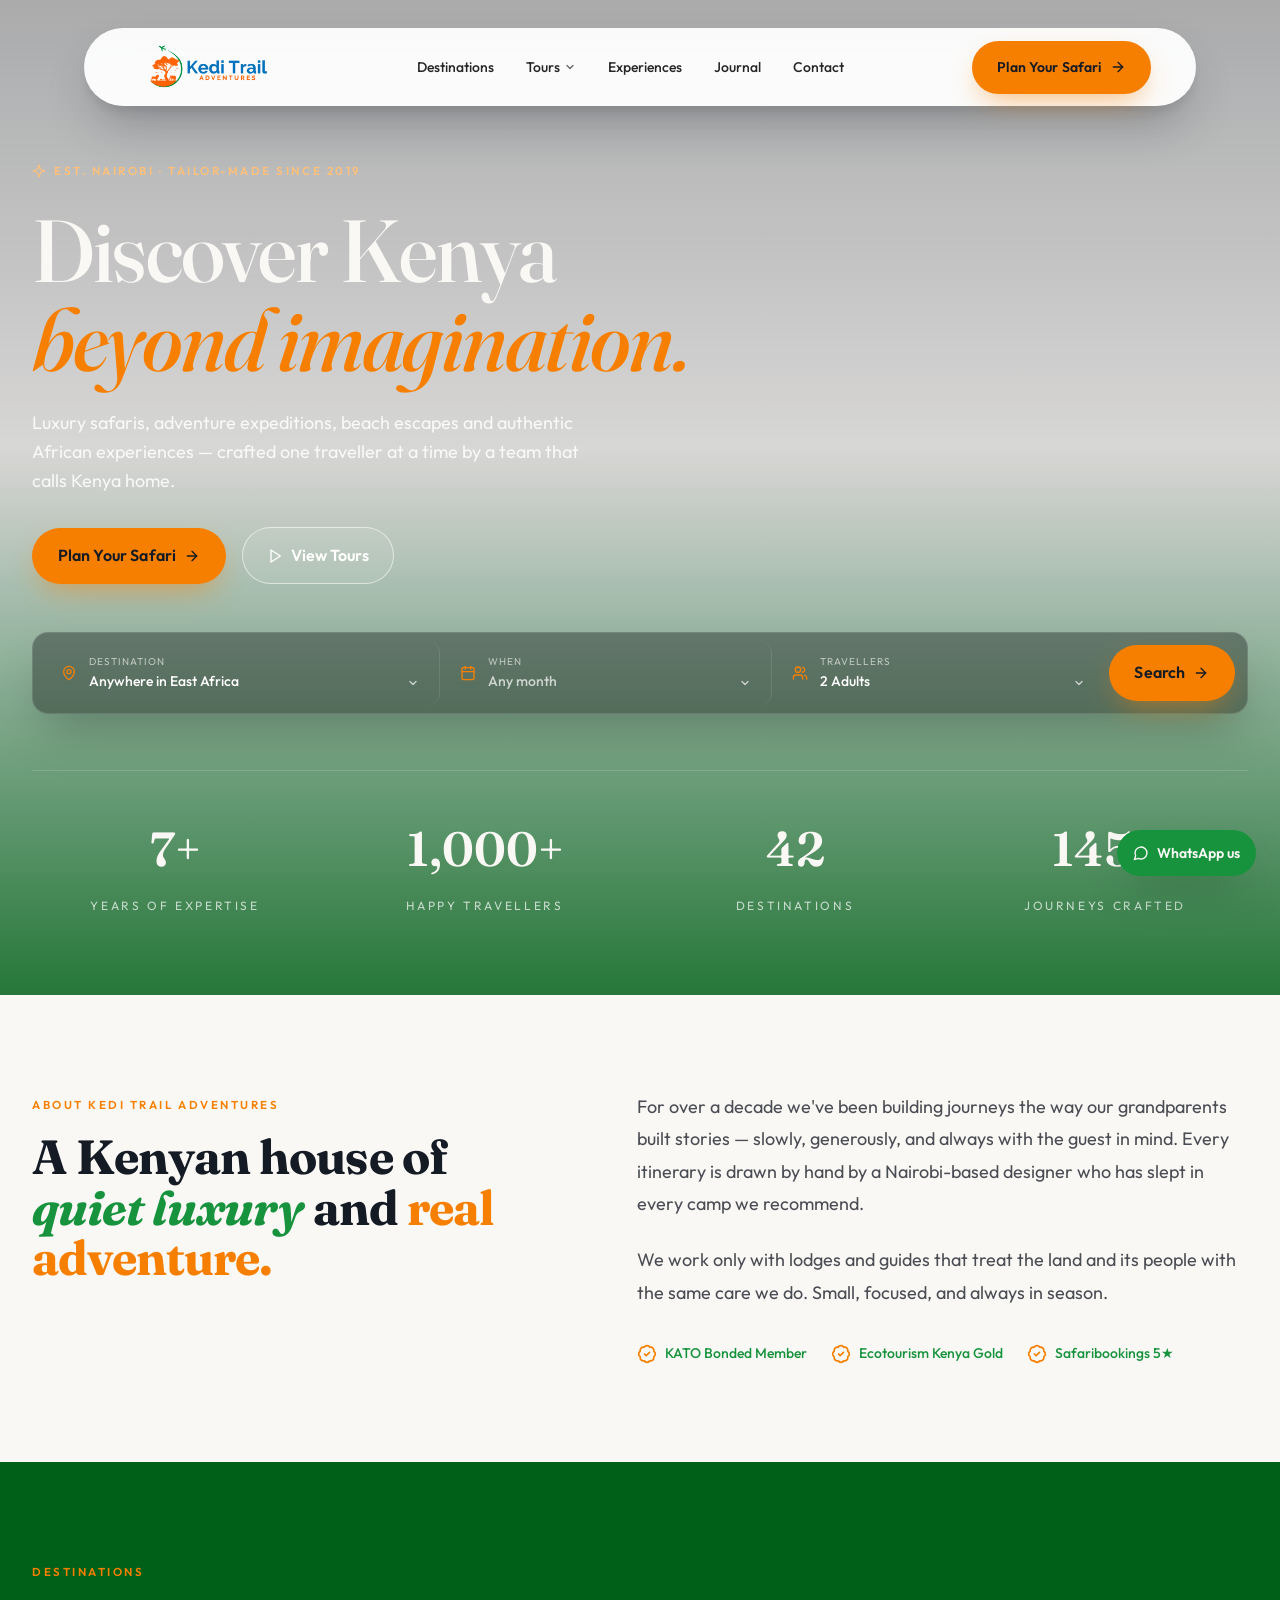
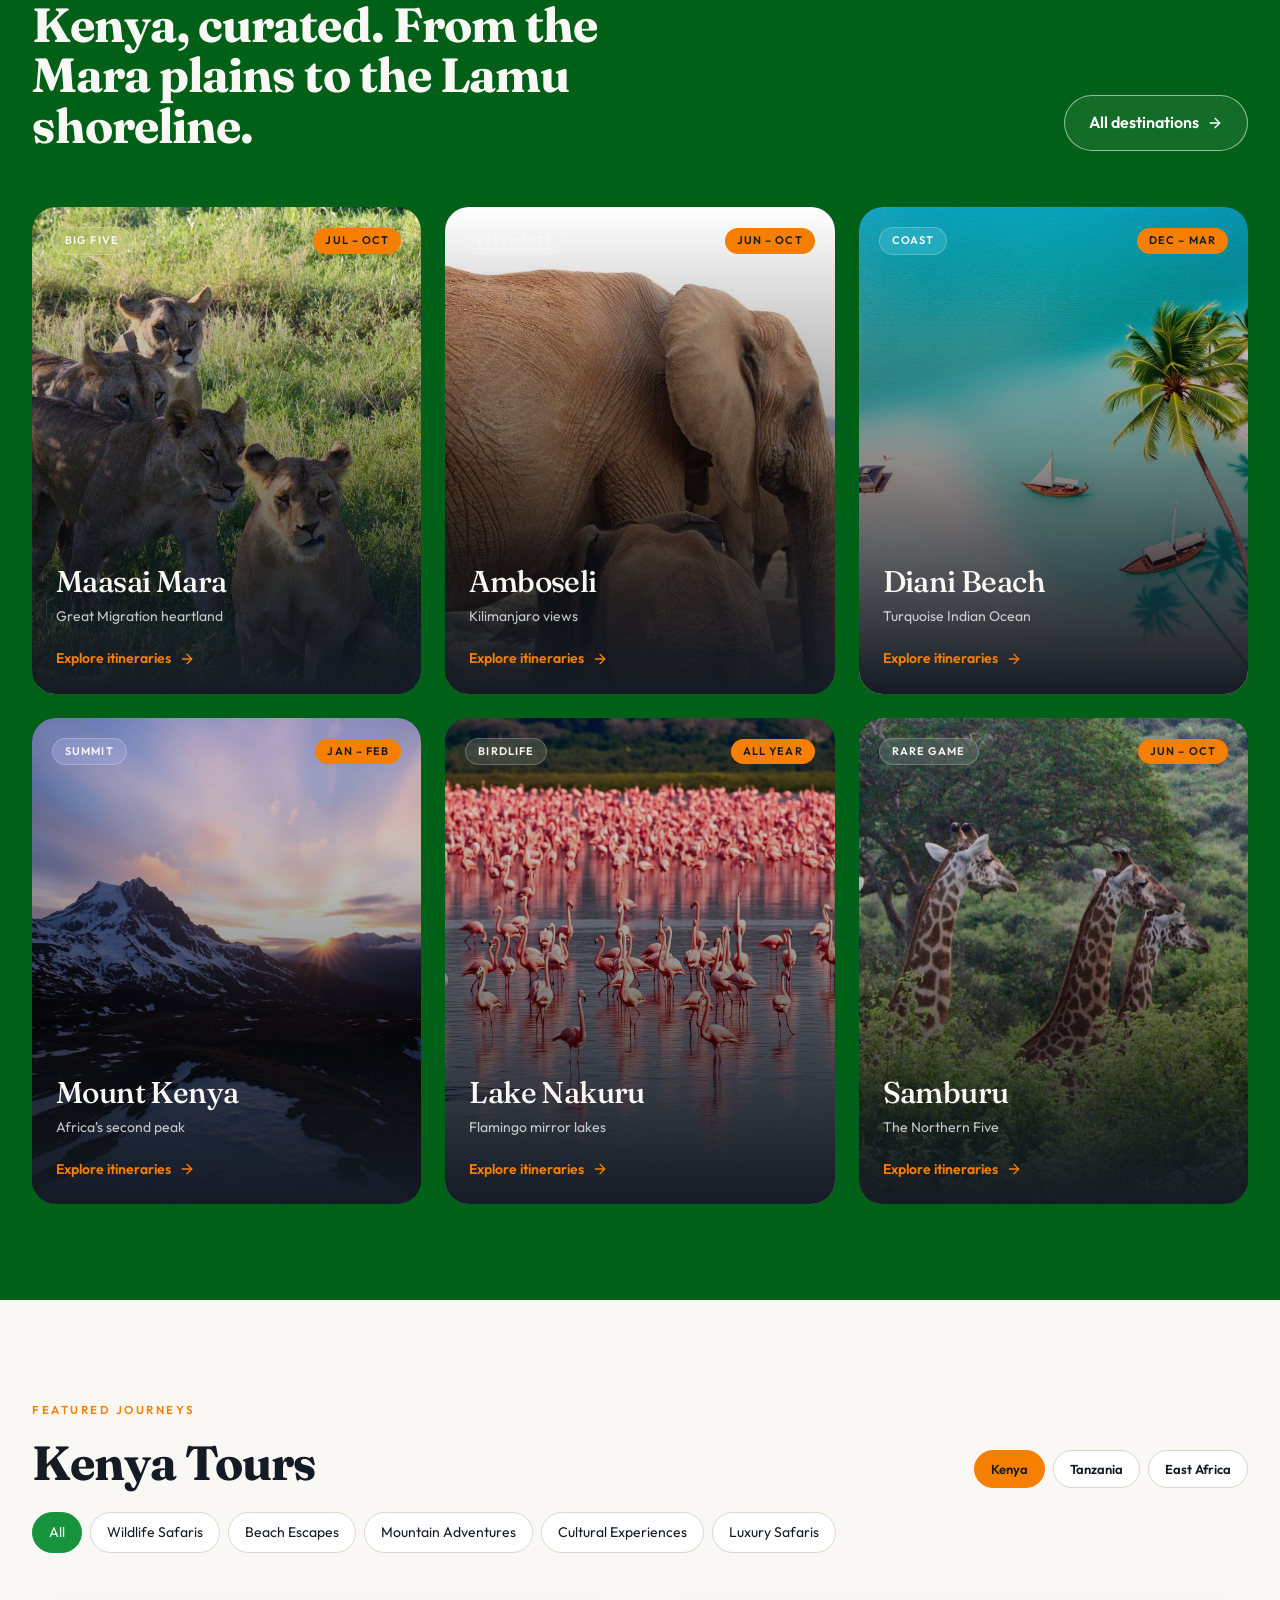
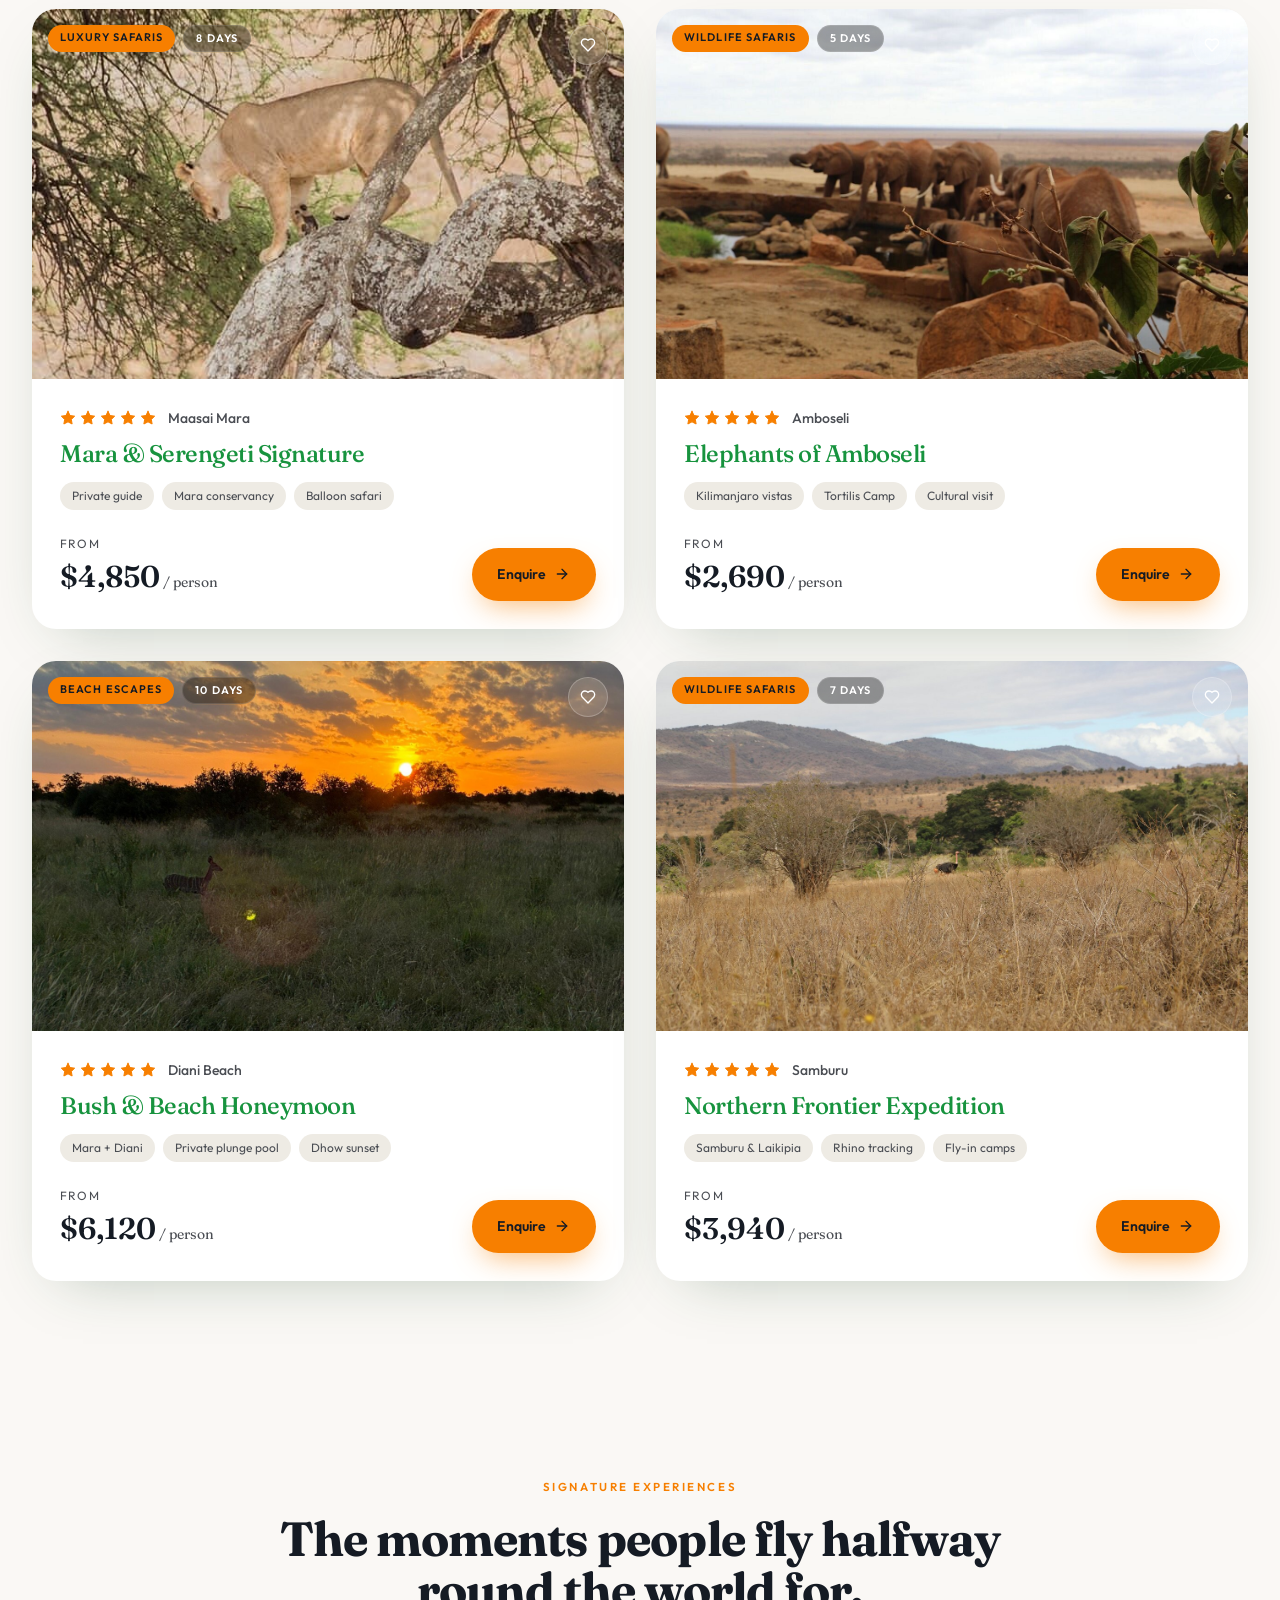
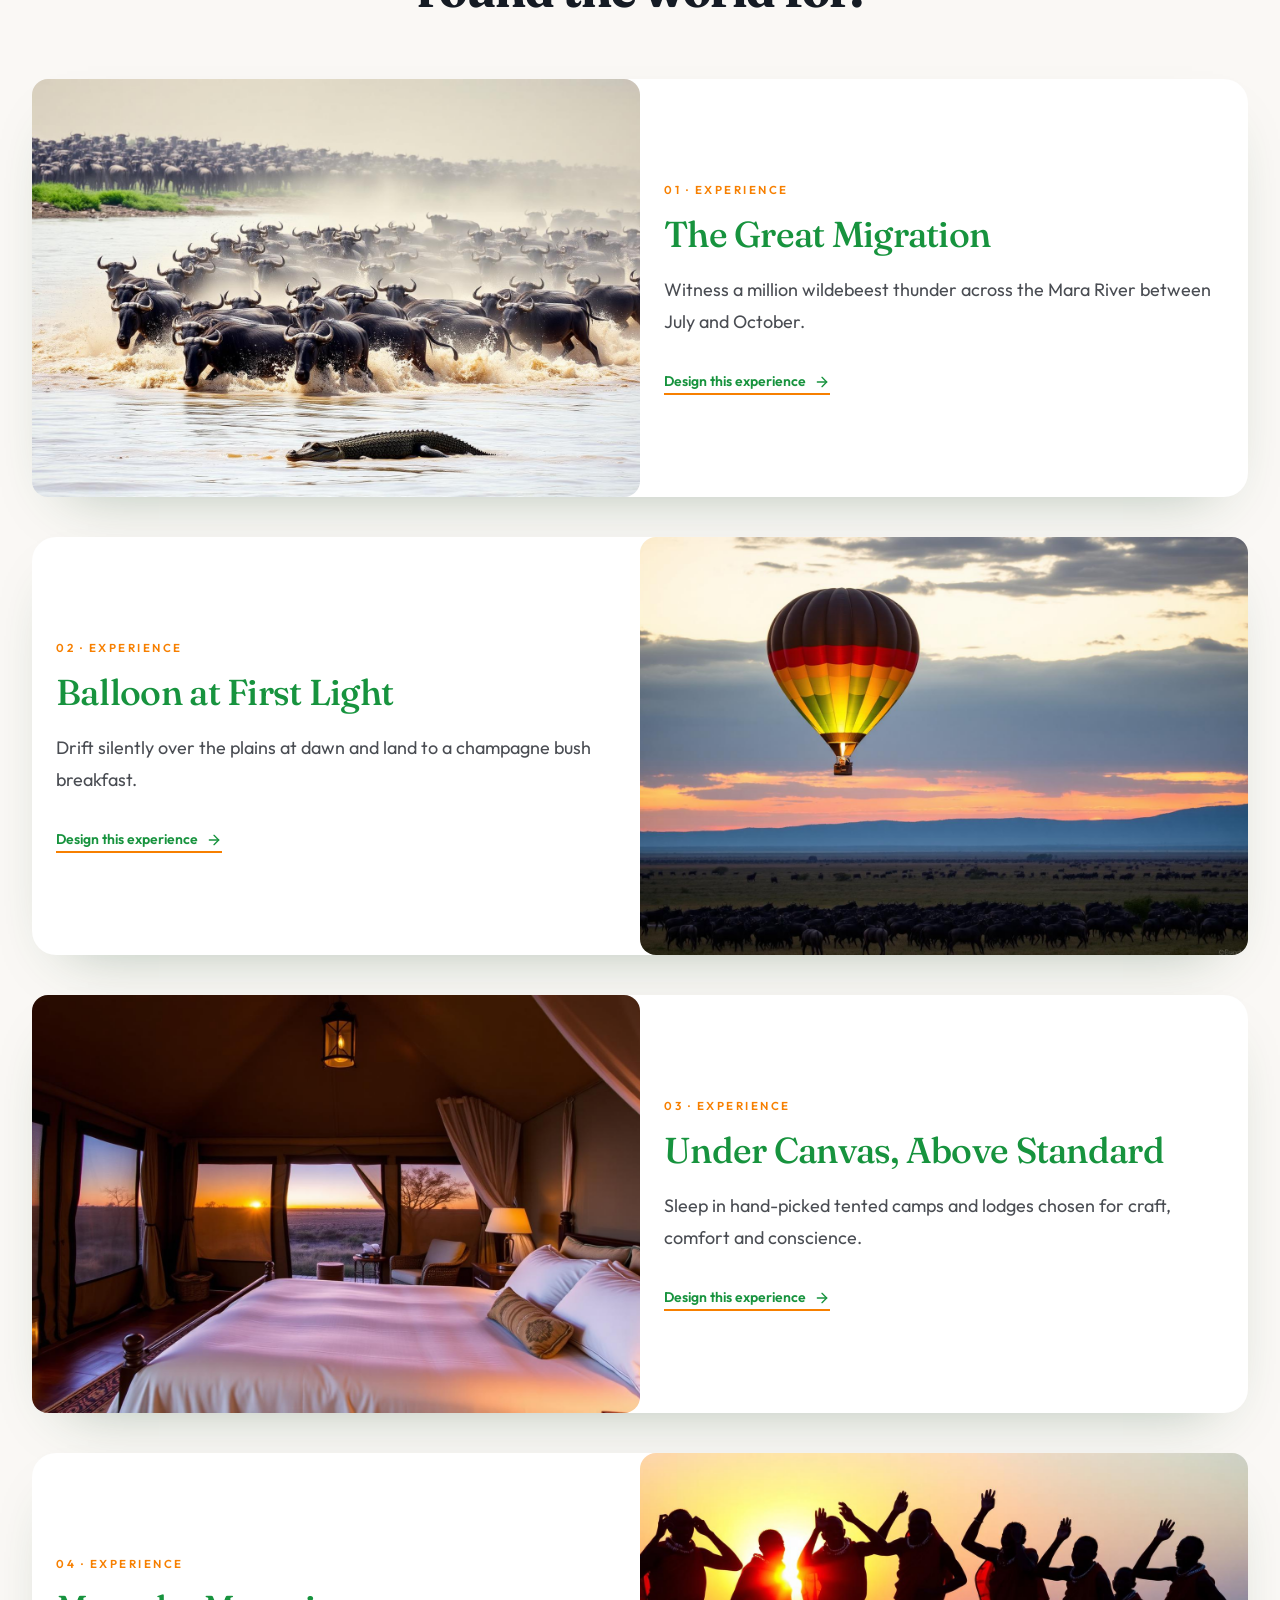
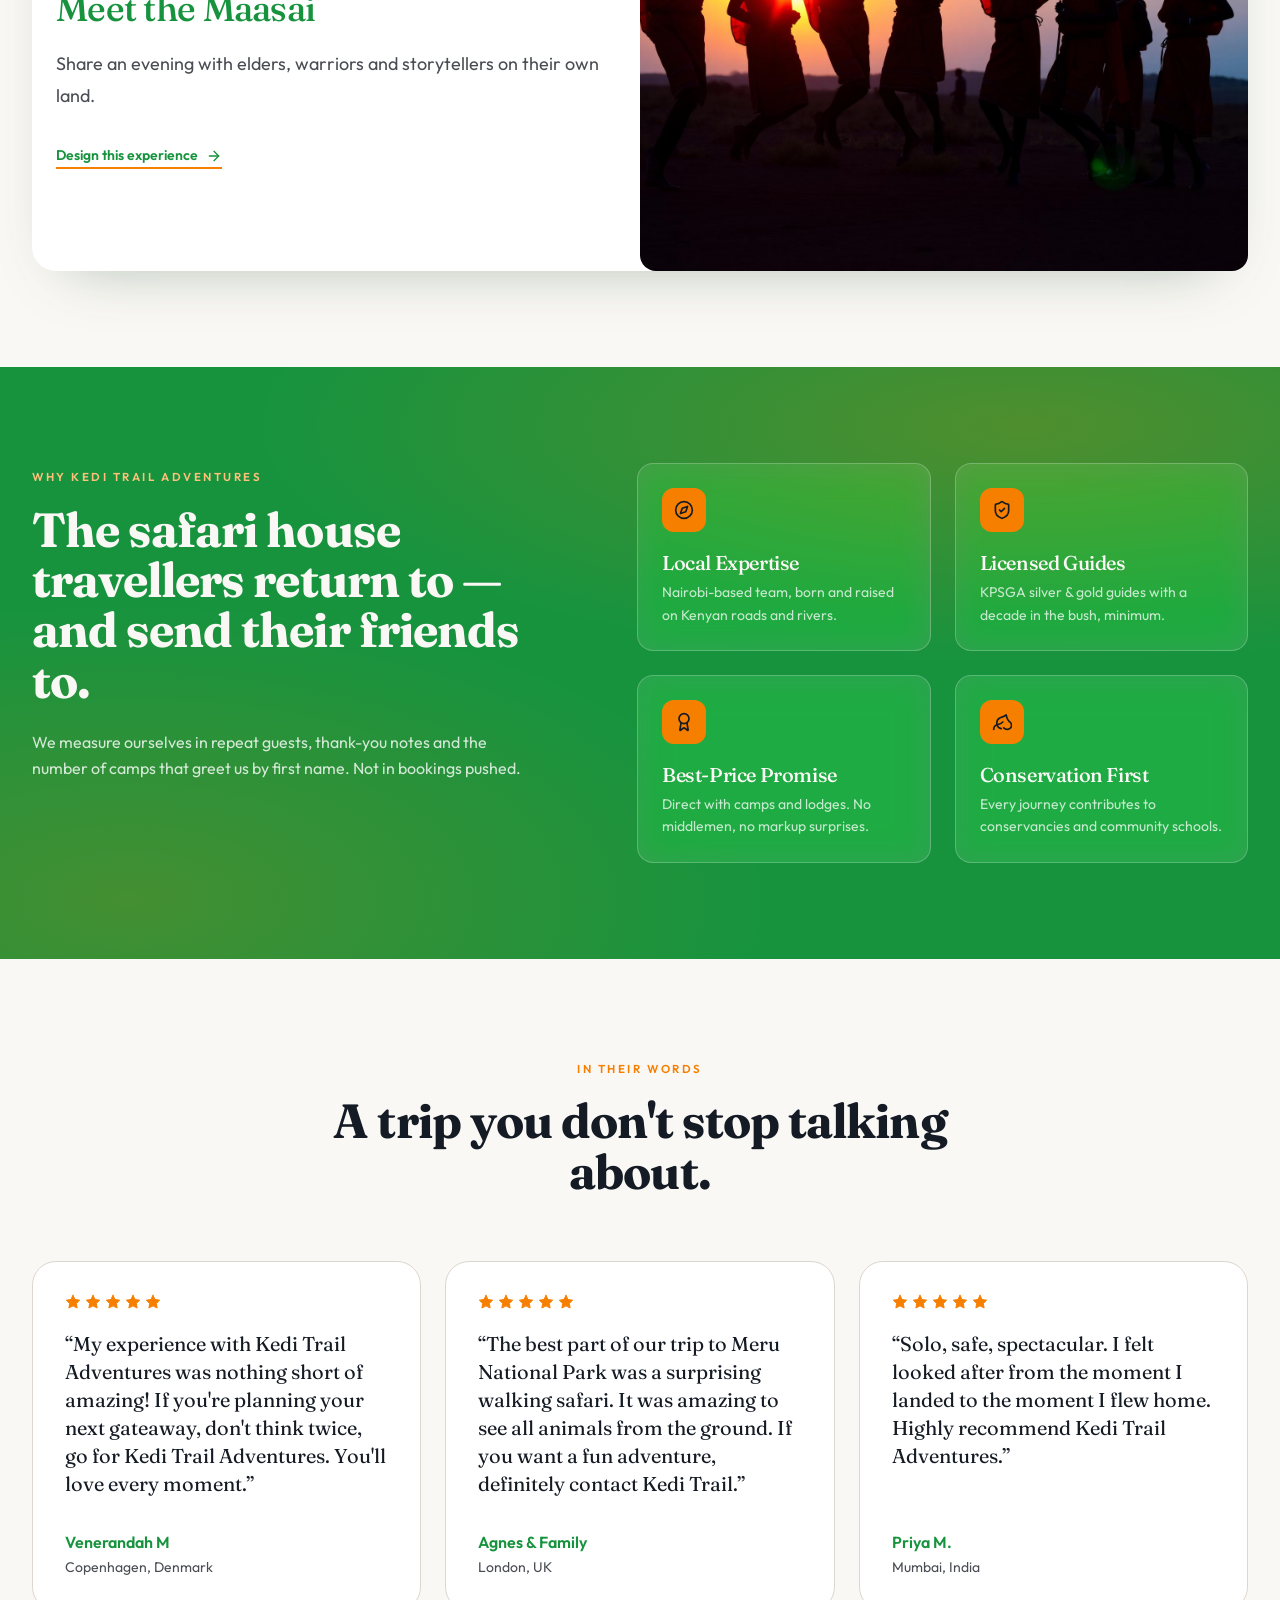
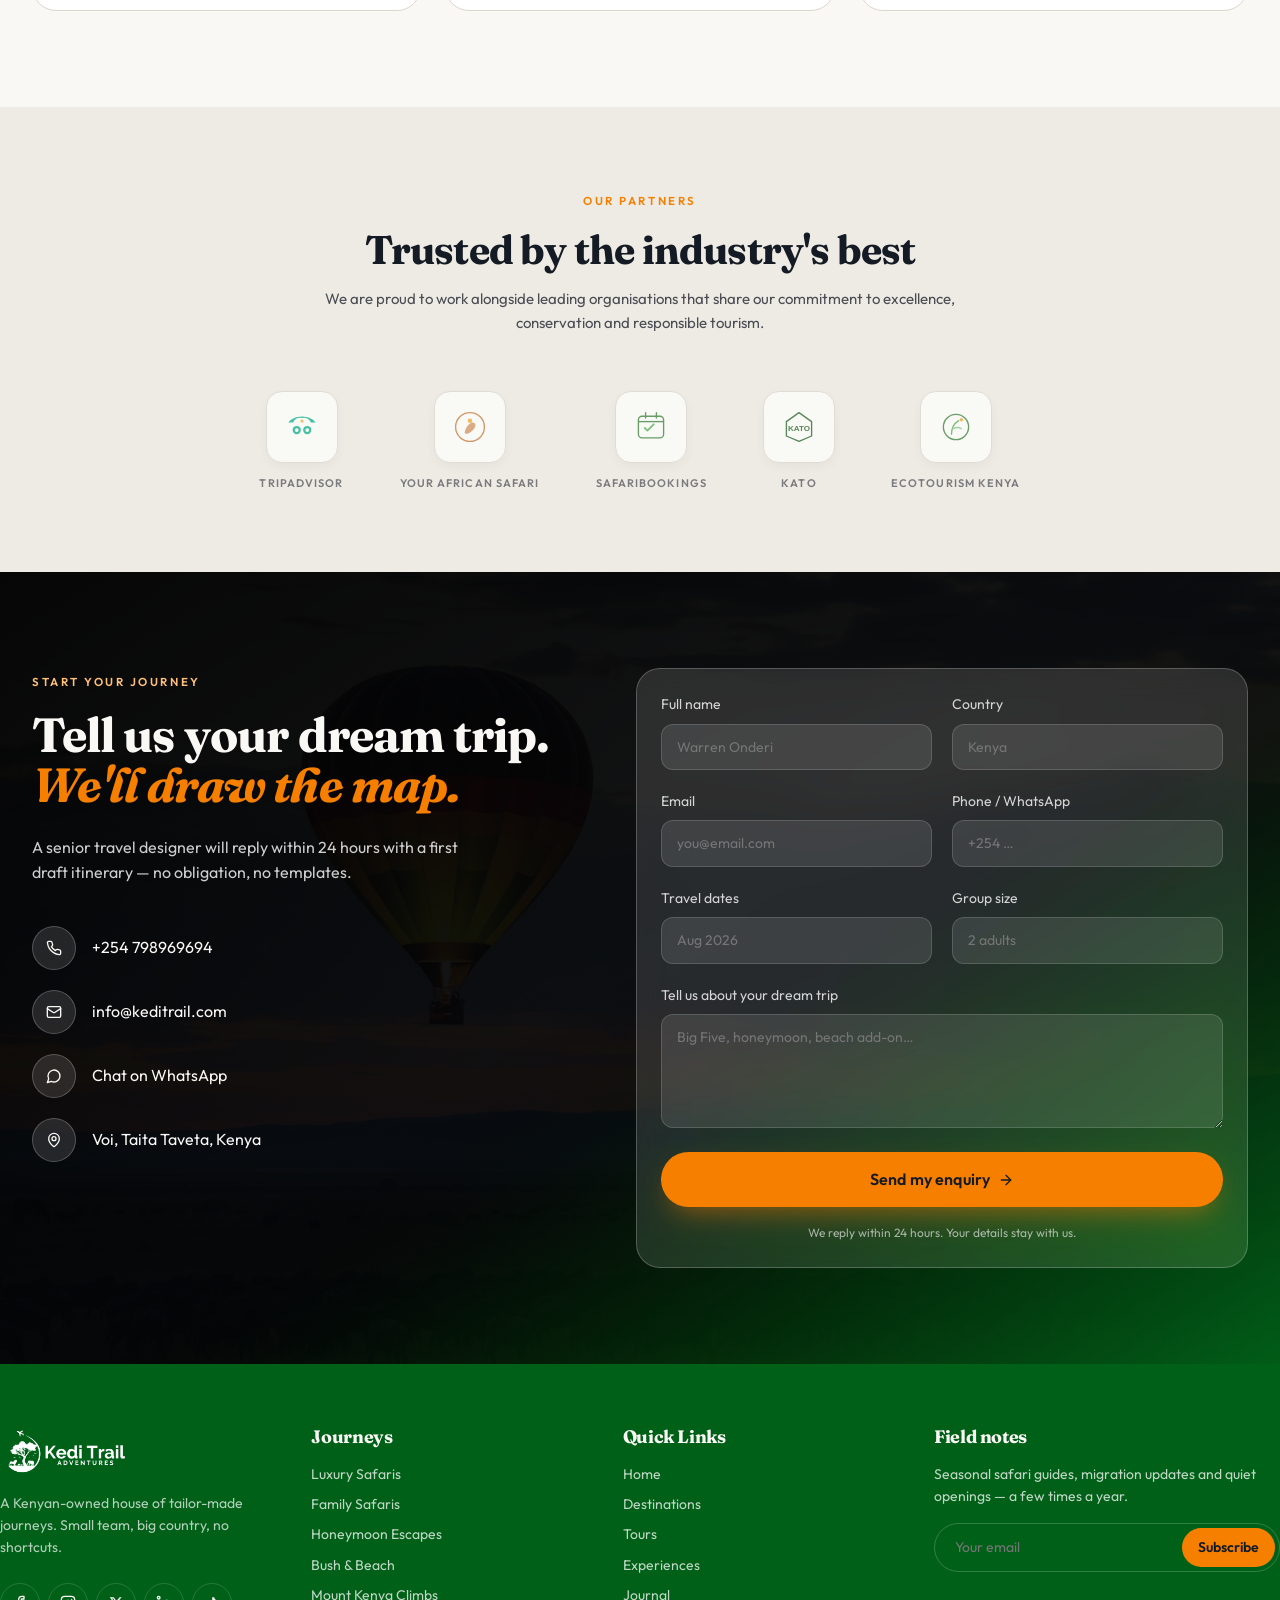
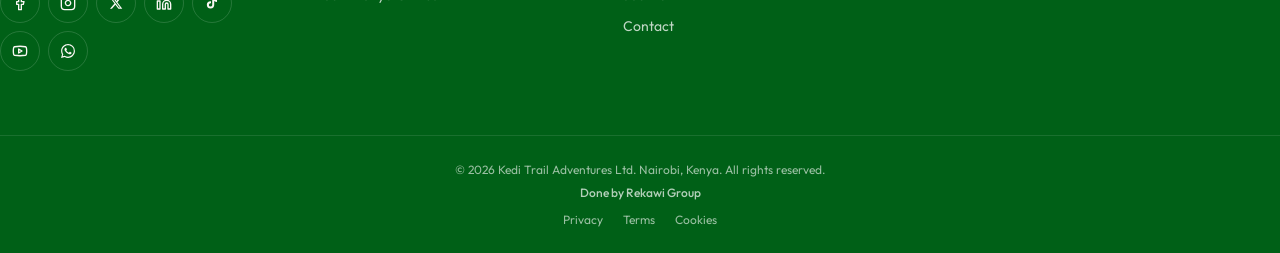
==== commit 3b5d0e29: "footer logo" ====
--- a/index.html
+++ b/index.html
@@ -44,9 +44,9 @@
     <div class="show-lg" style="align-items:center;gap:0.75rem">
       <a href="#contact" class="btn-primary" style="font-size:.875rem">Plan Your Safari <svg width="16" height="16" viewBox="0 0 24 24" fill="none" stroke="currentColor" stroke-width="2" stroke-linecap="round" stroke-linejoin="round"><path d="M5 12h14"/><path d="m12 5 7 7-7 7"/></svg></a>
     </div>
-    <button id="menuBtn" aria-label="Open menu" class="hide-lg glass" style="width:2.5rem;height:2.5rem;border-radius:999px;display:grid;place-items:center;color:white" onclick="openMobileMenu()">
-      <svg width="20" height="20" viewBox="0 0 24 24" fill="none" stroke="currentColor" stroke-width="2" stroke-linecap="round" stroke-linejoin="round"><line x1="4" x2="20" y1="12" y2="12"/><line x1="4" x2="20" y1="6" y2="6"/><line x1="4" x2="20" y1="18" y2="18"/></svg>
-    </button>
+    <button id="menuBtn" aria-label="Open menu" class="hide-lg" style="width:2.5rem;height:2.5rem;border-radius:999px;display:grid;place-items:center;color:var(--charcoal)" onclick="openMobileMenu()">
+  <svg width="20" height="20" viewBox="0 0 24 24" fill="none" stroke="currentColor" stroke-width="2" stroke-linecap="round" stroke-linejoin="round"><line x1="4" x2="20" y1="12" y2="12"/><line x1="4" x2="20" y1="6" y2="6"/><line x1="4" x2="20" y1="18" y2="18"/></svg>
+</button>
   </div>
 </header>
 
@@ -54,14 +54,11 @@
 <div id="mobileMenu" style="display:none;position:fixed;inset:0;z-index:60;background:var(--forest-deep);color:var(--ivory)">
   <div class="container-x" style="display:flex;align-items:center;justify-content:space-between;padding-top:1.25rem;padding-bottom:1.25rem">
     <span style="display:flex;align-items:center;gap:0.5rem">
-      <span style="display:inline-block;width:2.25rem;height:2.25rem;border-radius:0.5rem;background:rgba(255,255,255,.95);padding:0.25rem">
-        <svg viewBox="0 0 40 40" width="100%" height="100%"><rect x="2" y="2" width="36" height="36" rx="6" fill="none" stroke="#1FA34A" stroke-width="2"/><text x="20" y="26" text-anchor="middle" fill="#1FA34A" font-size="15" font-weight="bold" font-family="serif">K</text></svg>
-      </span>
-      <span class="font-serif" style="font-size:1.25rem">Kedi Trail Adventures</span>
+      <img src="assets/logo.png" alt="Kedi Trail Adventures logo" style="width:10rem;height:3rem;object-fit:contain;flex-shrink:0">
     </span>
-    <button aria-label="Close menu" onclick="closeMobileMenu()" style="width:2.5rem;height:2.5rem;border-radius:999px;border:1px solid rgba(255,255,255,.2);display:grid;place-items:center">
-      <svg width="20" height="20" viewBox="0 0 24 24" fill="none" stroke="currentColor" stroke-width="2" stroke-linecap="round" stroke-linejoin="round"><path d="M18 6 6 18"/><path d="m6 6 12 12"/></svg>
-    </button>
+    <button id="menuBtn" aria-label="Open menu" class="hide-lg" style="width:2.5rem;height:2.5rem;border-radius:999px;display:grid;place-items:center;color:var(--charcoal);background:rgba(0,0,0,.06)" onclick="openMobileMenu()">
+  <svg width="20" height="20" viewBox="0 0 24 24" fill="none" stroke="currentColor" stroke-width="2" stroke-linecap="round" stroke-linejoin="round"><line x1="4" x2="20" y1="12" y2="12"/><line x1="4" x2="20" y1="6" y2="6"/><line x1="4" x2="20" y1="18" y2="18"/></svg>
+</button>\
   </div>
   <nav class="container-x" style="margin-top:2rem;display:flex;flex-direction:column;gap:1.5rem">
     <a href="#destinations" onclick="closeMobileMenu()" class="font-serif" style="white-space:nowrap;border-bottom:1px solid rgba(255,255,255,.1);padding-bottom:1rem;font-size:clamp(1.5rem,7vw,2rem);line-height:1.1">Destinations</a>
@@ -410,12 +407,11 @@
 <footer style="background:var(--forest-deep);color:var(--ivory)">
   <div class="container-x footer-grid" style="padding:4rem 0">
     <div>
-      <div style="display:flex;align-items:center;gap:0.5rem">
-        <span style="display:grid;width:2.75rem;height:2.75rem;place-items:center;border-radius:0.5rem;background:rgba(255,255,255,.95);padding:0.25rem">
-          <svg viewBox="0 0 40 40" width="100%" height="100%"><rect x="2" y="2" width="36" height="36" rx="6" fill="none" stroke="#1FA34A" stroke-width="2"/><text x="20" y="26" text-anchor="middle" fill="#1FA34A" font-size="15" font-weight="bold" font-family="serif">K</text></svg>
-        </span>
-        <span class="font-serif" style="font-size:1.25rem">Kedi Trail Adventures</span>
-      </div>
+      <div style="display:flex">
+  <a href="#" style="display:flex;min-width:0">
+    <img src="assets/logo-white.png" alt="Kedi Trail Adventures logo" style="height:3rem;width:auto;object-fit:contain;flex-shrink:0">
+  </a>
+</div>
       <p style="margin-top:1rem;font-size:.875rem;color:rgba(255,255,255,.7)">A Kenyan-owned house of tailor-made journeys. Small team, big country, no shortcuts.</p>
       <div style="margin-top:1.5rem;display:flex;align-items:center;gap:0.5rem;flex-wrap:wrap">
         <a href="#" target="_blank" rel="noopener noreferrer" aria-label="Facebook" style="display:grid;width:2.5rem;height:2.5rem;place-items:center;border-radius:999px;border:1px solid rgba(255,255,255,.15);transition:all .2s" onmouseover="this.style.borderColor='var(--gold)';this.style.color='var(--gold)'" onmouseout="this.style.borderColor='rgba(255,255,255,.15)';this.style.color=''"><svg width="16" height="16" viewBox="0 0 24 24" fill="none" stroke="currentColor" stroke-width="2" stroke-linecap="round" stroke-linejoin="round"><path d="M18 2h-3a5 5 0 0 0-5 5v3H7v4h3v8h4v-8h3l1-4h-4V7a1 1 0 0 1 1-1h3z"/></svg></a>
--- a/assets/css/styles.css
+++ b/assets/css/styles.css
@@ -65,7 +65,7 @@
 .nav-header:not(.scrolled){padding-top:1.25rem;padding-bottom:1.25rem} */
 /* ===== NAVIGATION ===== */
 .nav-header{
-  position:fixed;
+  position:absolute;
   top:1.75rem;
   inset-inline:5.25rem;
   z-index:50;
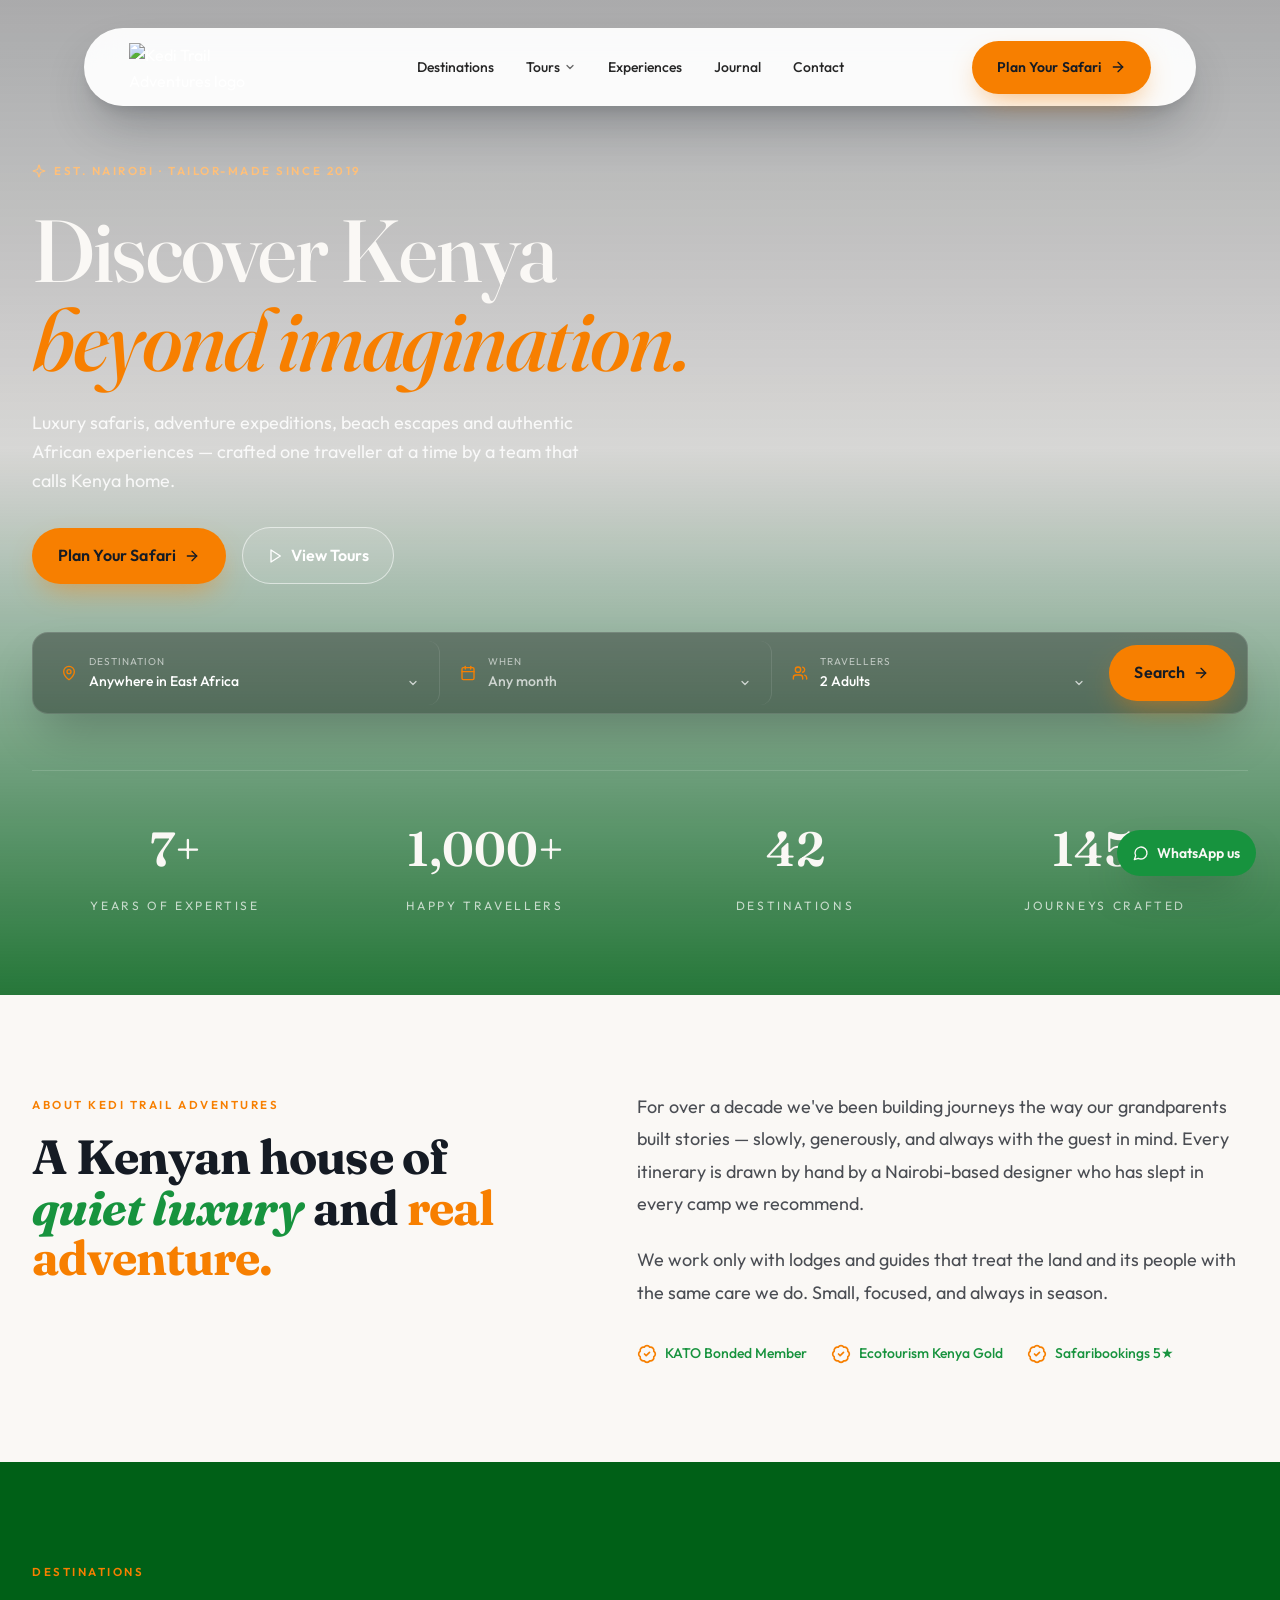
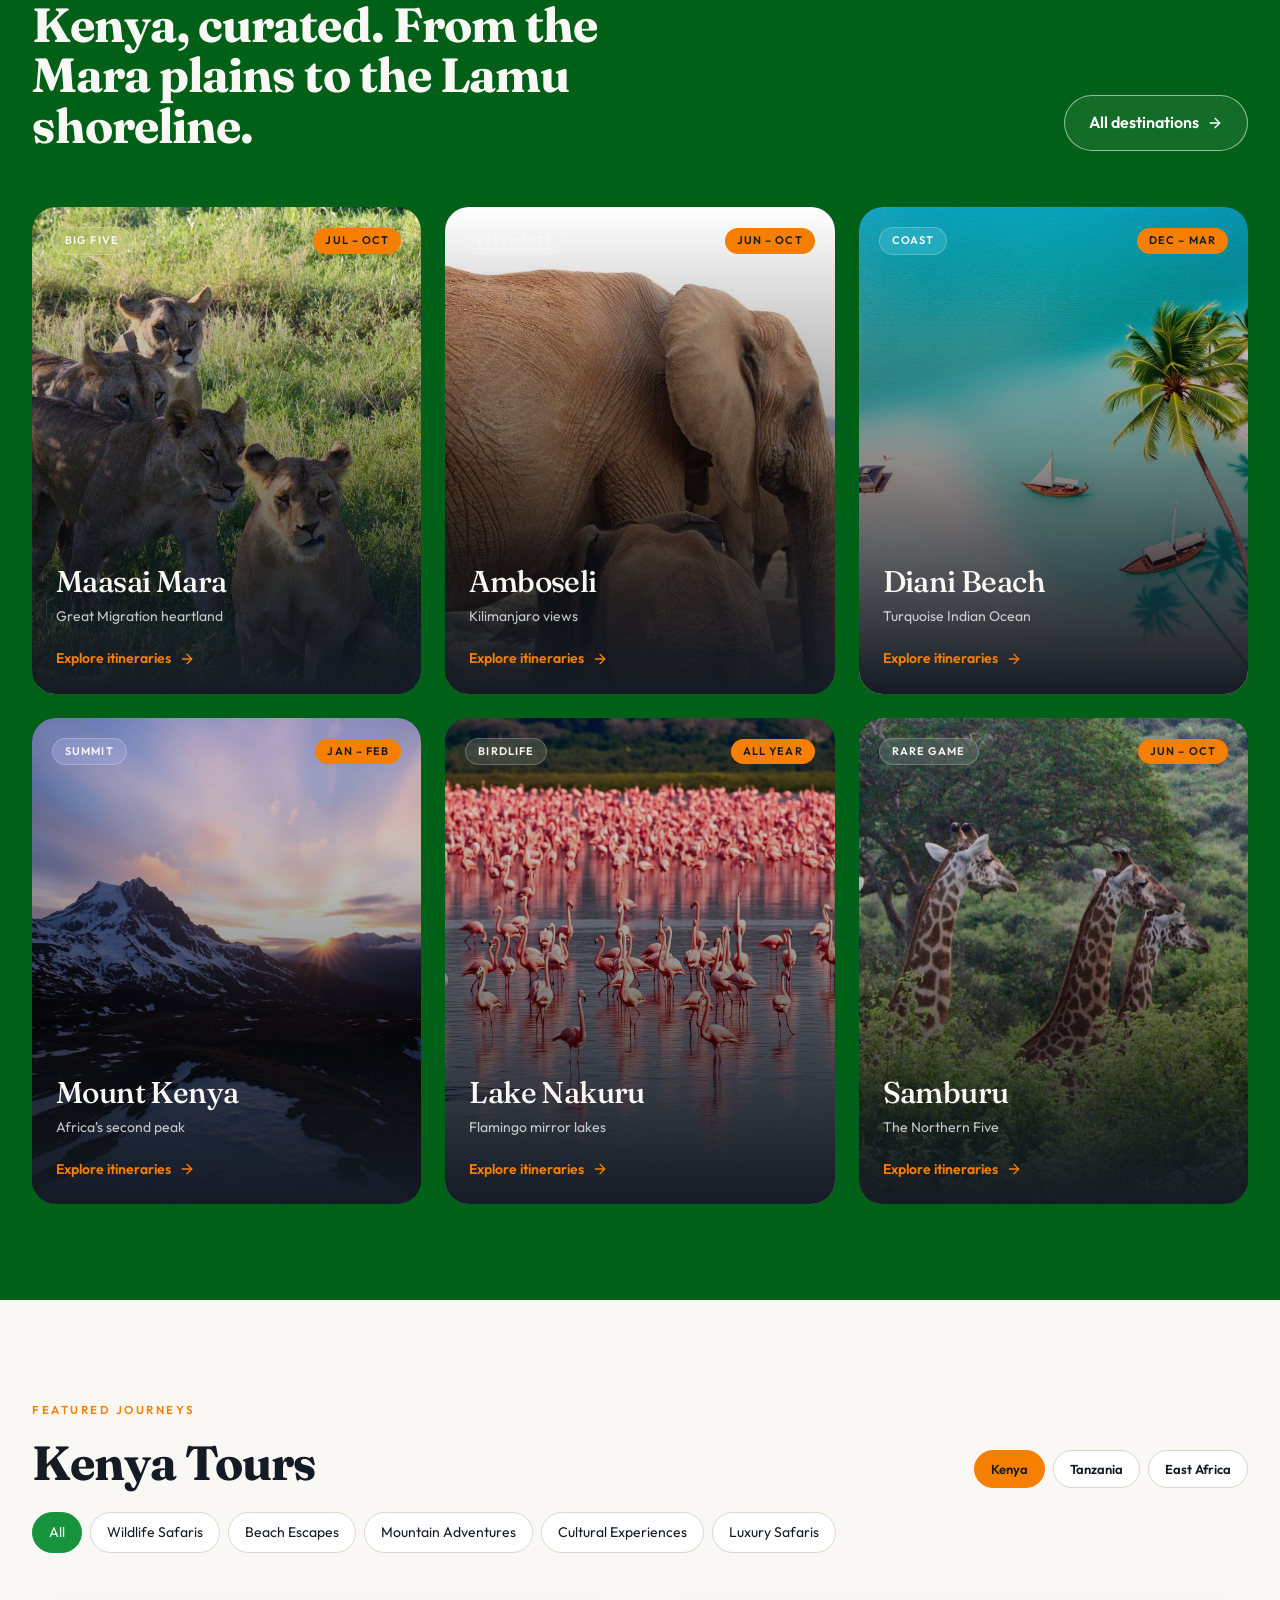
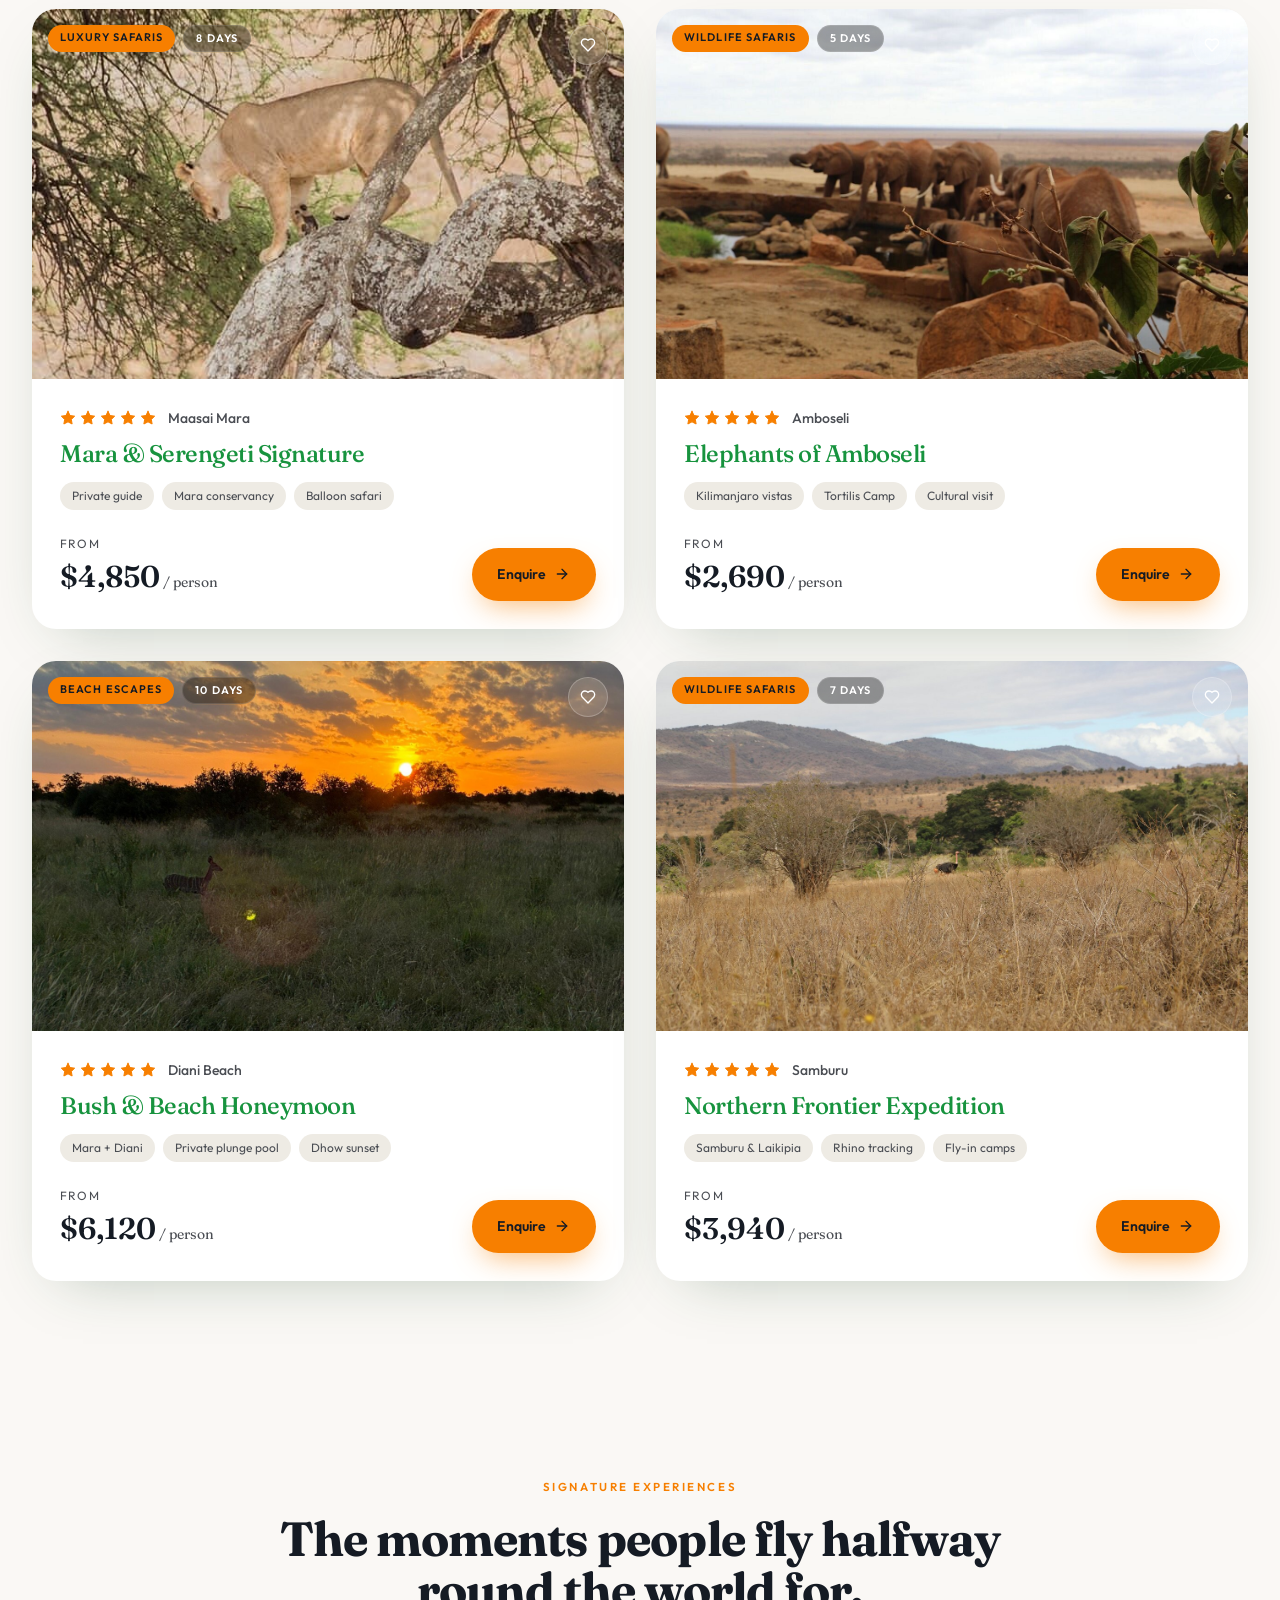
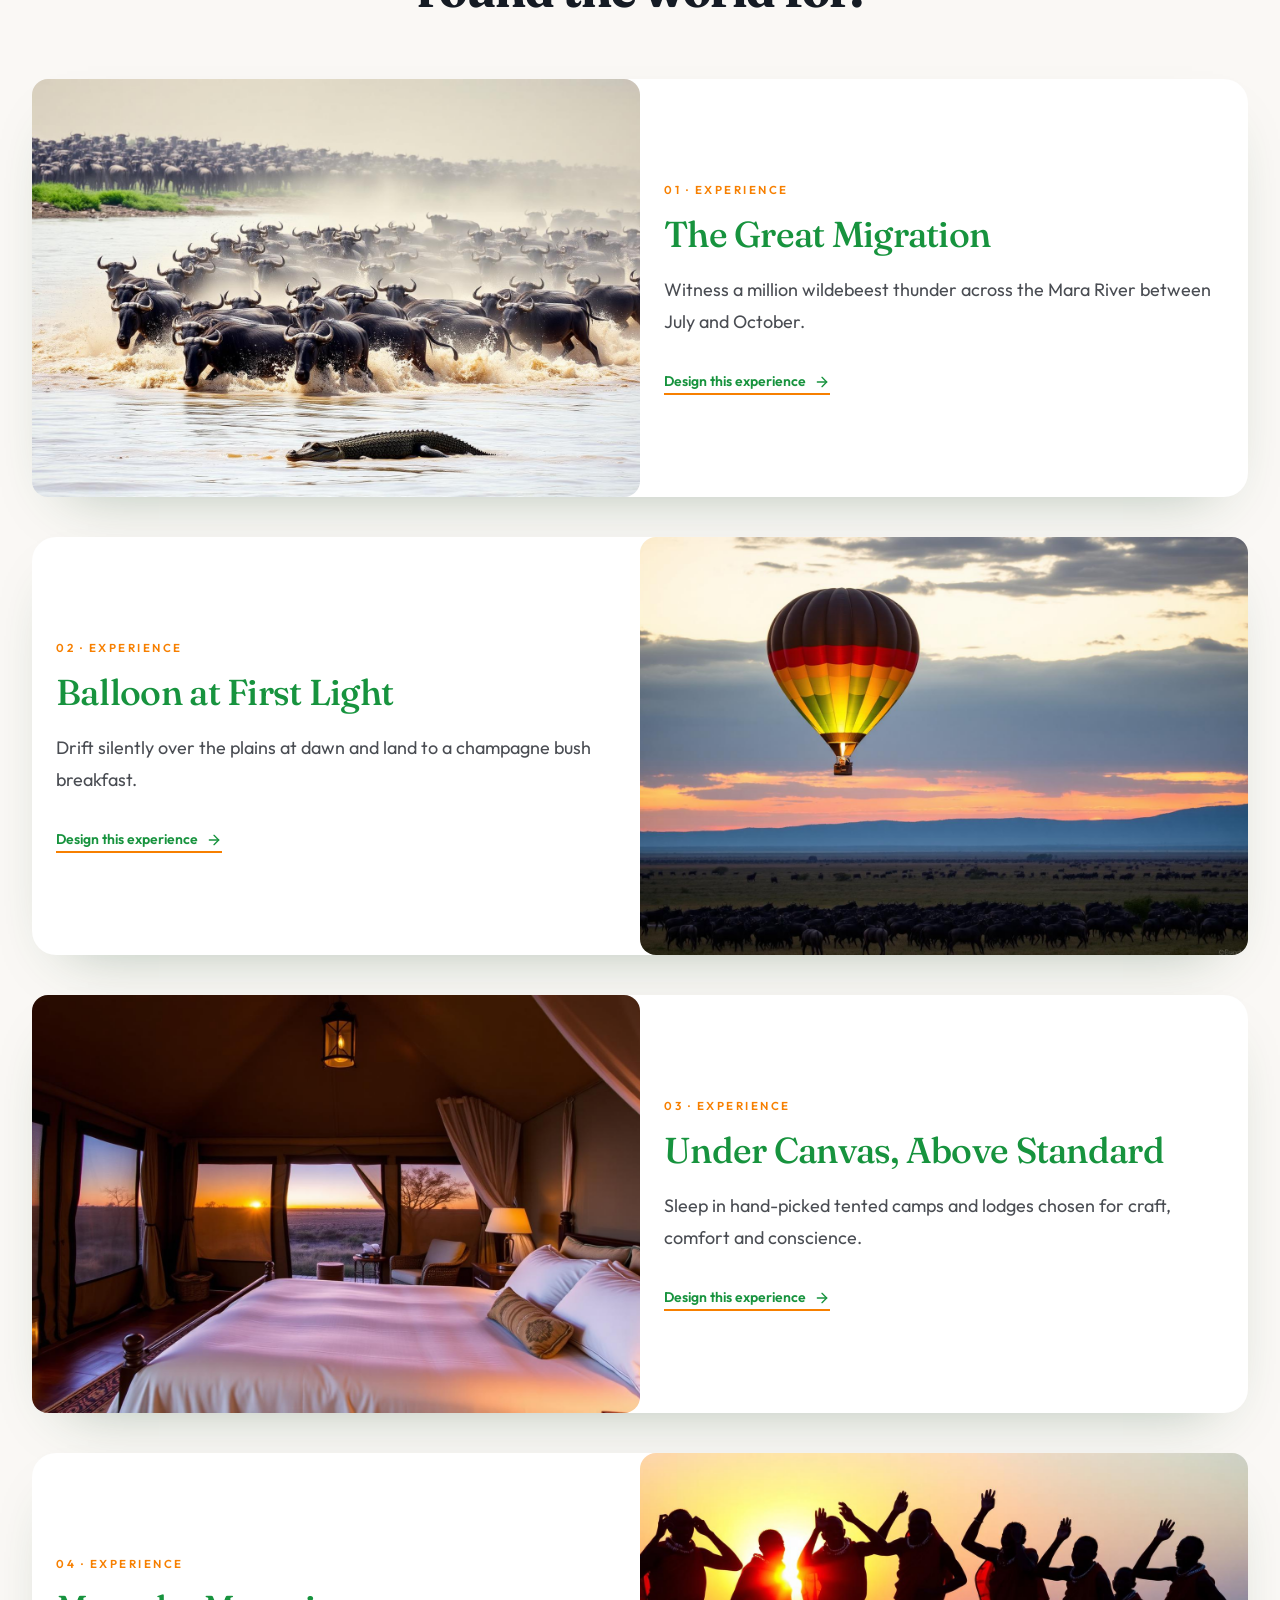
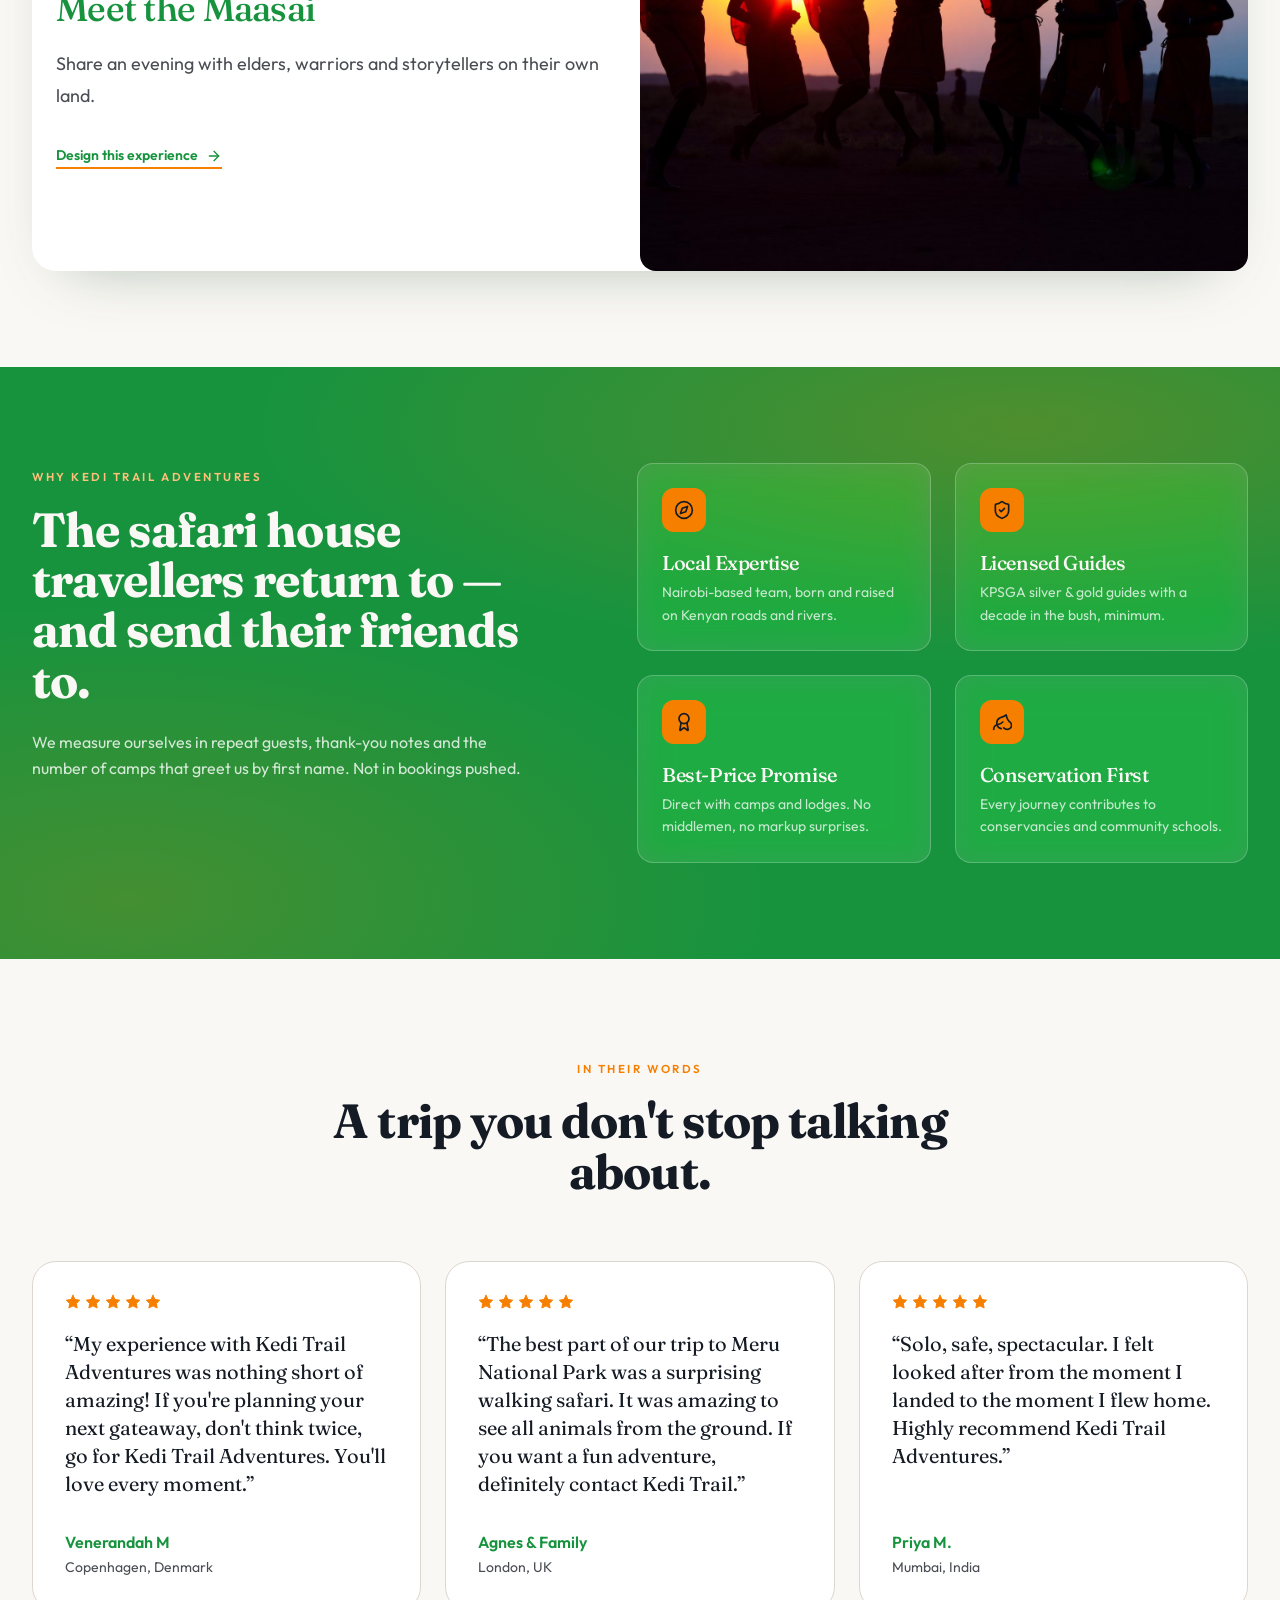
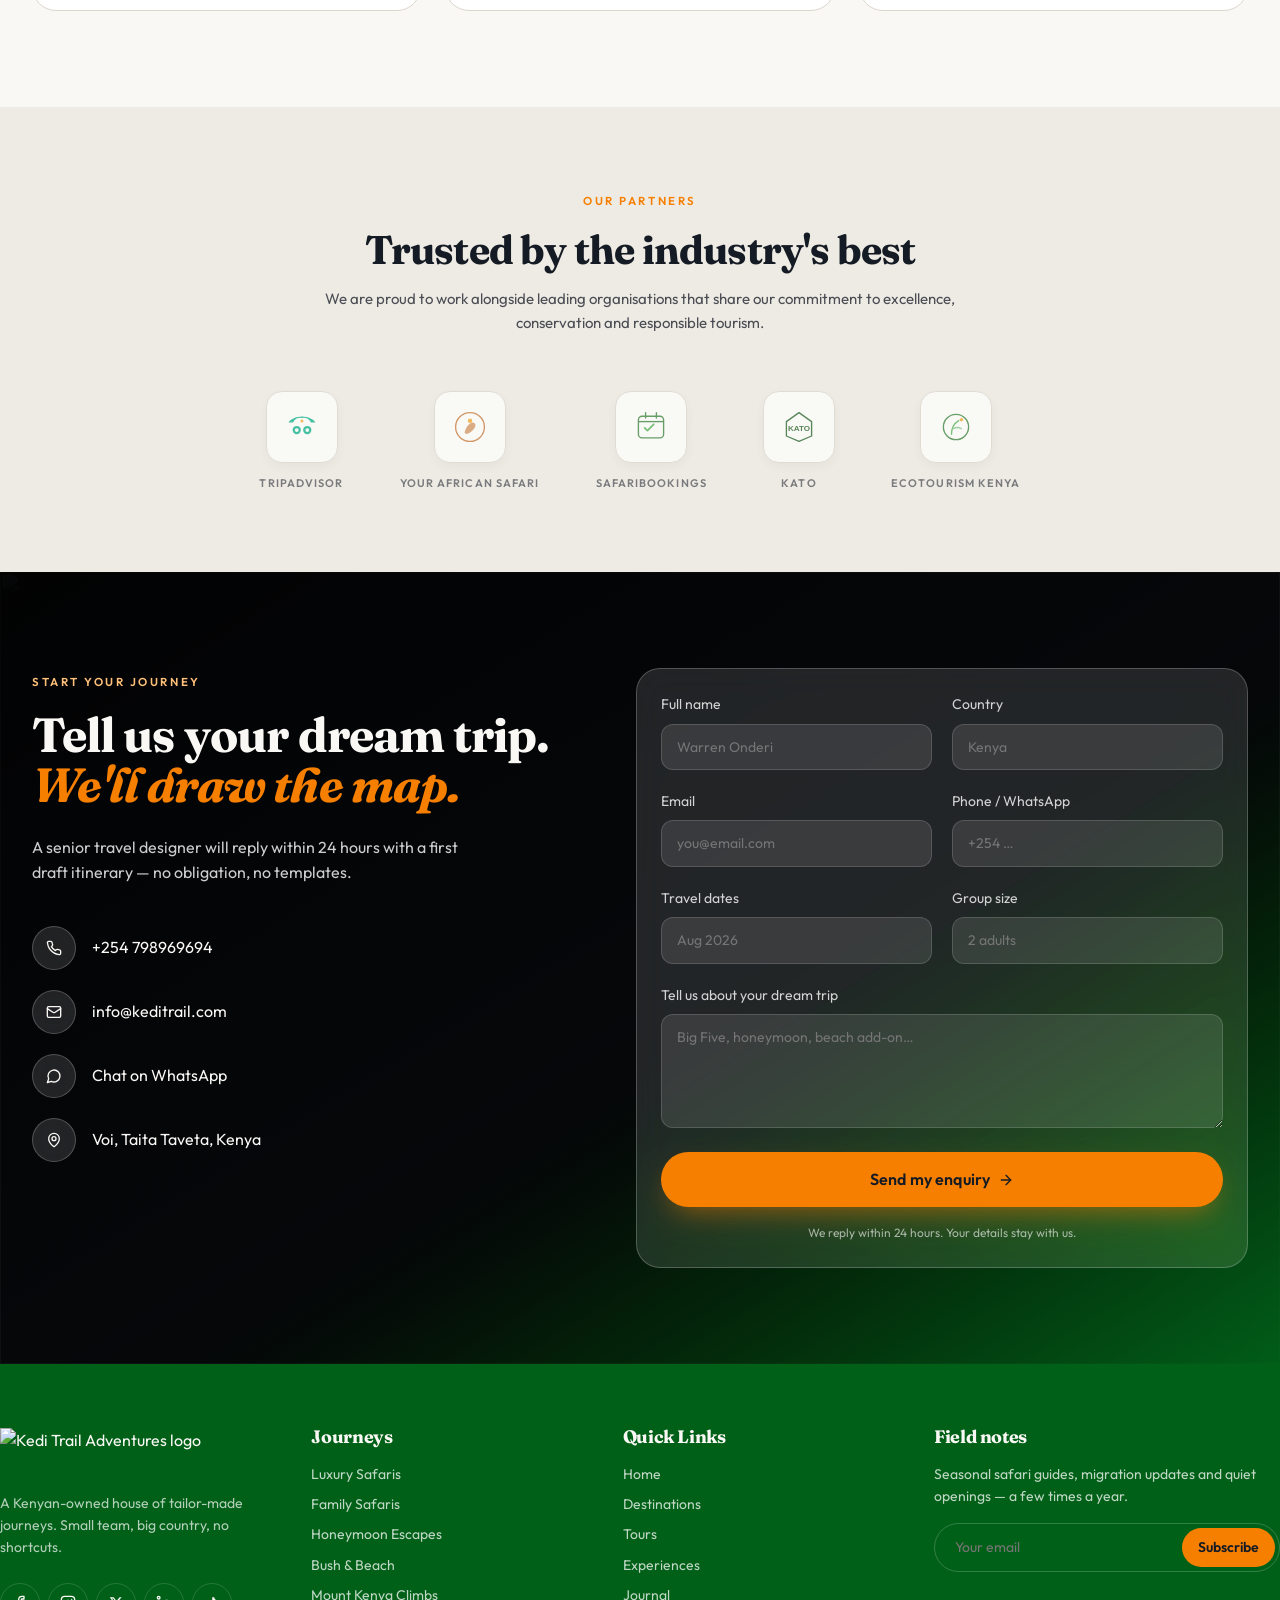
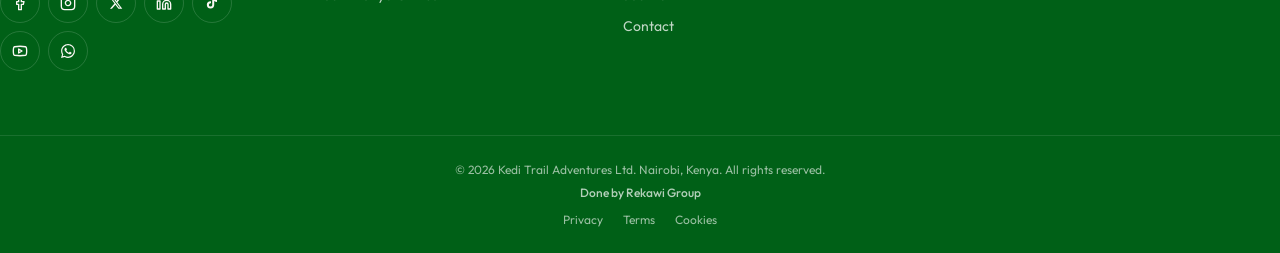
==== commit dd3eedd5: "Add files via upload" ====
--- a/index.html
+++ b/index.html
@@ -9,7 +9,7 @@
 <meta property="og:description" content="Discover Kenya beyond imagination. Private guides, iconic lodges and hand-crafted itineraries across the Maasai Mara, Amboseli, the coast and beyond." />
 <meta property="og:type" content="website" />
 <meta name="twitter:card" content="summary_large_image" />
-<link rel="icon" href="assets/logo_sqaure.png" type="image/png" />
+<link rel="icon" href="assets/favicon/logo_sqaure.png" type="image/png" />
 <link rel="preconnect" href="https://fonts.googleapis.com" />
 <link rel="preconnect" href="https://fonts.gstatic.com" crossorigin />
 <link rel="stylesheet" href="https://fonts.googleapis.com/css2?family=Fraunces:opsz,wght@9..144,400;9..144,500;9..144,600;9..144,700&family=Outfit:wght@300;400;500;600;700;800&display=swap" />
@@ -23,7 +23,7 @@
   <div class="container-" style="display:flex;align-items:center;justify-content:space-between;gap:1.5rem"></div>
   <div class="container-x" style="display:flex;align-items:center;justify-content:space-between;gap:1.5rem">
   <a href="#" style="display:flex;align-items:center;gap:0.5rem;color:white;min-width:0">
-  <img src="assets/logo.png" alt="Kedi Trail Adventures logo" style="width:10rem;height:3rem;object-fit:contain;flex-shrink:0">
+  <img src="assets/images/logo.png" alt="Kedi Trail Adventures logo" style="width:10rem;height:3rem;object-fit:contain;flex-shrink:0">
 </a>
     <nav class="show-lg" style="align-items:center;gap:2rem">
       <a href="#destinations" style="font-size:.875rem;font-weight:500;color:rgba(0,0,0,.85);transition:color .2s" onmouseover="this.style.color='var(--gold)'" onmouseout="this.style.color='rgba(0,0,0,.85)'">Destinations</a>
@@ -44,8 +44,9 @@
     <div class="show-lg" style="align-items:center;gap:0.75rem">
       <a href="#contact" class="btn-primary" style="font-size:.875rem">Plan Your Safari <svg width="16" height="16" viewBox="0 0 24 24" fill="none" stroke="currentColor" stroke-width="2" stroke-linecap="round" stroke-linejoin="round"><path d="M5 12h14"/><path d="m12 5 7 7-7 7"/></svg></a>
     </div>
-    <button id="menuBtn" aria-label="Open menu" class="hide-lg" style="width:2.5rem;height:2.5rem;border-radius:999px;display:grid;place-items:center;color:var(--charcoal)" onclick="openMobileMenu()">
-  <svg width="20" height="20" viewBox="0 0 24 24" fill="none" stroke="currentColor" stroke-width="2" stroke-linecap="round" stroke-linejoin="round"><line x1="4" x2="20" y1="12" y2="12"/><line x1="4" x2="20" y1="6" y2="6"/><line x1="4" x2="20" y1="18" y2="18"/></svg>
+    <button id="menuBtn" aria-label="Open menu" class="hide-lg" style="width:2.75rem;height:2.75rem;border-radius:999px;display:grid;place-items:center;color:var(--charcoal)" onclick="toggleMobileMenu()">
+  <svg id="menuIconOpen" width="22" height="22" viewBox="0 0 24 24" fill="none" stroke="currentColor" stroke-width="2" stroke-linecap="round" stroke-linejoin="round"><line x1="4" x2="20" y1="12" y2="12"/><line x1="4" x2="20" y1="6" y2="6"/><line x1="4" x2="20" y1="18" y2="18"/></svg>
+  <svg id="menuIconClose" width="22" height="22" viewBox="0 0 24 24" fill="none" stroke="currentColor" stroke-width="2" stroke-linecap="round" stroke-linejoin="round" style="display:none"><path d="M18 6 6 18"/><path d="m6 6 12 12"/></svg>
 </button>
   </div>
 </header>
@@ -54,11 +55,11 @@
 <div id="mobileMenu" style="display:none;position:fixed;inset:0;z-index:60;background:var(--forest-deep);color:var(--ivory)">
   <div class="container-x" style="display:flex;align-items:center;justify-content:space-between;padding-top:1.25rem;padding-bottom:1.25rem">
     <span style="display:flex;align-items:center;gap:0.5rem">
-      <img src="assets/logo.png" alt="Kedi Trail Adventures logo" style="width:10rem;height:3rem;object-fit:contain;flex-shrink:0">
+      <img src="assets/images/logo.png" alt="Kedi Trail Adventures logo" style="width:10rem;height:3rem;object-fit:contain;flex-shrink:0">
     </span>
-    <button id="menuBtn" aria-label="Open menu" class="hide-lg" style="width:2.5rem;height:2.5rem;border-radius:999px;display:grid;place-items:center;color:var(--charcoal);background:rgba(0,0,0,.06)" onclick="openMobileMenu()">
-  <svg width="20" height="20" viewBox="0 0 24 24" fill="none" stroke="currentColor" stroke-width="2" stroke-linecap="round" stroke-linejoin="round"><line x1="4" x2="20" y1="12" y2="12"/><line x1="4" x2="20" y1="6" y2="6"/><line x1="4" x2="20" y1="18" y2="18"/></svg>
-</button>\
+    <button aria-label="Close menu" onclick="toggleMobileMenu()" style="width:2.75rem;height:2.75rem;border-radius:999px;display:grid;place-items:center;color:var(--ivory);border:1px solid rgba(255,255,255,.2)">
+      <svg width="22" height="22" viewBox="0 0 24 24" fill="none" stroke="currentColor" stroke-width="2" stroke-linecap="round" stroke-linejoin="round"><path d="M18 6 6 18"/><path d="m6 6 12 12"/></svg>
+    </button>
   </div>
   <nav class="container-x" style="margin-top:2rem;display:flex;flex-direction:column;gap:1.5rem">
     <a href="#destinations" onclick="closeMobileMenu()" class="font-serif" style="white-space:nowrap;border-bottom:1px solid rgba(255,255,255,.1);padding-bottom:1rem;font-size:clamp(1.5rem,7vw,2rem);line-height:1.1">Destinations</a>
@@ -78,20 +79,20 @@
 <!-- ============ HERO ============ -->
 <section id="heroSection" style="position:relative;isolation:isolate;min-height:100dvh;width:100%;overflow:hidden">
   <!-- <div id="heroSlides" style="position:absolute;inset:0">
-    <img src="assets/hero-savannah.jpg" alt="Elephant herd walking under an acacia tree at sunset in the Maasai Mara" width="1920" height="1200" class="hero-slide active" style="position:absolute;inset:0;width:100%;height:100%;object-fit:cover;opacity:1;transition:opacity 2s ease-in-out" />
-    <img src="assets/dest-mara.jpg" alt="Wildebeest migration across the golden Maasai Mara plains" width="1920" height="1200" class="hero-slide" style="position:absolute;inset:0;width:100%;height:100%;object-fit:cover;opacity:0;transition:opacity 2s ease-in-out" />
-    <img src="assets/dest-amboseli.jpg" alt="Elephants with Mount Kilimanjaro in the background at Amboseli" width="1920" height="1200" class="hero-slide" style="position:absolute;inset:0;width:100%;height:100%;object-fit:cover;opacity:0;transition:opacity 2s ease-in-out" />
-    <img src="assets/dest-samburu.jpg" alt="Samburu landscape with acacia trees at golden hour" width="1920" height="1200" class="hero-slide" style="position:absolute;inset:0;width:100%;height:100%;object-fit:cover;opacity:0;transition:opacity 2s ease-in-out" />
+    <img src="assets/images/hero-savannah.jpg" alt="Elephant herd walking under an acacia tree at sunset in the Maasai Mara" width="1920" height="1200" class="hero-slide active" style="position:absolute;inset:0;width:100%;height:100%;object-fit:cover;opacity:1;transition:opacity 2s ease-in-out" />
+    <img src="assets/images/dest-mara.jpg" alt="Wildebeest migration across the golden Maasai Mara plains" width="1920" height="1200" class="hero-slide" style="position:absolute;inset:0;width:100%;height:100%;object-fit:cover;opacity:0;transition:opacity 2s ease-in-out" />
+    <img src="assets/images/dest-amboseli.jpg" alt="Elephants with Mount Kilimanjaro in the background at Amboseli" width="1920" height="1200" class="hero-slide" style="position:absolute;inset:0;width:100%;height:100%;object-fit:cover;opacity:0;transition:opacity 2s ease-in-out" />
+    <img src="assets/images/dest-samburu.jpg" alt="Samburu landscape with acacia trees at golden hour" width="1920" height="1200" class="hero-slide" style="position:absolute;inset:0;width:100%;height:100%;object-fit:cover;opacity:0;transition:opacity 2s ease-in-out" />
   </div> -->
   <div id="heroSlides" style="position:absolute;inset:0">
   <video class="hero-slide active" autoplay muted loop playsinline style="position:absolute;inset:0;width:100%;height:100%;object-fit:cover;opacity:1;transition:opacity 2s ease-in-out">
-    <source src="assets/lions_savanna.mp4" type="video/mp4">
+    <source src="assets/videos/lions_savanna.mp4" type="video/mp4">
   </video>
   <video class="hero-slide" autoplay muted loop playsinline style="position:absolute;inset:0;width:100%;height:100%;object-fit:cover;opacity:0;transition:opacity 2s ease-in-out">
-    <source src="assets/elephants_savannah.mp4" type="video/mp4">
+    <source src="assets/videos/elephants_savannah.mp4" type="video/mp4">
   </video>
   <video class="hero-slide" autoplay muted loop playsinline style="position:absolute;inset:0;width:100%;height:100%;object-fit:cover;opacity:0;transition:opacity 2s ease-in-out">
-    <source src="assets/wild_beasts_savannah.mp4" type="video/mp4">
+    <source src="assets/videos/wild_beasts_savannah.mp4" type="video/mp4">
   </video>
 </div>
 
@@ -126,39 +127,9 @@
                 <span style="font-size:10px;text-transform:uppercase;letter-spacing:0.1em;color:rgba(255,255,255,.6)">Destination</span>
                 <select id="searchDest" style="background:transparent;font-size:.875rem;font-weight:500;color:white;outline:none;border:none;width:100%;padding-right:1.25rem">
                   <option value="anywhere" style="color:#333">Anywhere in East Africa</option>
-                  <optgroup label="── Kenya ──" style="color:#999;font-style:italic">
-                    <option value="Maasai Mara" style="color:#333">Maasai Mara</option>
-                    <option value="Amboseli" style="color:#333">Amboseli</option>
-                    <option value="Samburu" style="color:#333">Samburu</option>
-                    <option value="Tsavo" style="color:#333">Tsavo</option>
-                    <option value="Lake Nakuru" style="color:#333">Lake Nakuru</option>
-                    <option value="Diani Beach" style="color:#333">Diani Beach</option>
-                    <option value="Watamu" style="color:#333">Watamu</option>
-                    <option value="Malindi" style="color:#333">Malindi</option>
-                    <option value="Lamu" style="color:#333">Lamu</option>
-                    <option value="Mount Kenya" style="color:#333">Mount Kenya</option>
-                    <option value="Aberdare" style="color:#333">Aberdare Ranges</option>
-                  </optgroup>
-                  <optgroup label="── Tanzania ──" style="color:#999;font-style:italic">
-                    <option value="Serengeti" style="color:#333">Serengeti</option>
-                    <option value="Ngorongoro" style="color:#333">Ngorongoro Crater</option>
-                    <option value="Tarangire" style="color:#333">Tarangire</option>
-                    <option value="Lake Manyara" style="color:#333">Lake Manyara</option>
-                    <option value="Ruaha" style="color:#333">Ruaha</option>
-                    <option value="Nyerere" style="color:#333">Nyerere (Selous)</option>
-                    <option value="Zanzibar" style="color:#333">Zanzibar</option>
-                    <option value="Nungwi" style="color:#333">Nungwi Beach</option>
-                    <option value="Mafia Island" style="color:#333">Mafia Island</option>
-                    <option value="Kilimanjaro" style="color:#333">Mount Kilimanjaro</option>
-                    <option value="Mount Meru" style="color:#333">Mount Meru</option>
-                    <option value="Usambara" style="color:#333">Usambara Mountains</option>
-                  </optgroup>
-                  <optgroup label="── East Africa Combo ──" style="color:#999;font-style:italic">
-                    <option value="Mara & Serengeti" style="color:#333">Mara &amp; Serengeti</option>
-                    <option value="Kenya & Tanzania" style="color:#333">Kenya &amp; Tanzania</option>
-                    <option value="Diani & Zanzibar" style="color:#333">Diani &amp; Zanzibar</option>
-                    <option value="Mt Kenya & Kilimanjaro" style="color:#333">Mt Kenya &amp; Kilimanjaro</option>
-                  </optgroup>
+                  <option value="kenya" style="color:#333">Kenya</option>
+                  <option value="tanzania" style="color:#333">Tanzania</option>
+                  <option value="combo" style="color:#333">East Africa Combo</option>
                 </select>
                 <svg width="12" height="12" viewBox="0 0 24 24" fill="none" stroke="white" stroke-width="2.5" stroke-linecap="round" stroke-linejoin="round" style="position:absolute;right:0;bottom:0.2rem;pointer-events:none;opacity:.7"><path d="m6 9 6 6 6-6"/></svg>
               </span>
@@ -279,7 +250,7 @@
     <div style="margin-top:1.5rem">
       <div id="filterBtns" style="display:flex;flex-wrap:wrap;gap:0.5rem;font-size:.875rem"></div>
     </div>
-    <div id="searchStatus" style="display:none;margin-top:2rem;display:none;flex-wrap:wrap;align-items:center;justify-content:space-between;gap:0.75rem;border-radius:1rem;border:1px solid var(--border);background:var(--card);padding:0.75rem 1.25rem;font-size:.875rem"></div>
+    <div id="searchStatus" style="display:none;margin-top:2rem;flex-wrap:wrap;align-items:center;justify-content:space-between;gap:0.75rem;border-radius:1rem;border:1px solid var(--border);background:var(--card);padding:0.75rem 1.25rem;font-size:.875rem"></div>
     <div id="toursGrid" class="grid-2" style="margin-top:3.5rem;gap:2rem"></div>
   </div>
 </section>
@@ -358,7 +329,7 @@
 
 <!-- ============ CONTACT / CTA ============ -->
 <section id="contact" style="position:relative;overflow:hidden;background:var(--charcoal);padding:6rem 0;color:var(--ivory)">
-  <img src="assets/exp-balloon.jpg" alt="" aria-hidden="true" loading="lazy" style="position:absolute;inset:0;width:100%;height:100%;object-fit:cover;opacity:0.25" />
+  <img src="assets/images/exp-balloon.jpg" alt="" aria-hidden="true" loading="lazy" style="position:absolute;inset:0;width:100%;height:100%;object-fit:cover;opacity:0.25" />
   <div style="position:absolute;inset:0;background:linear-gradient(to bottom right,rgba(0,0,0,.92),rgba(0,0,0,.75),color-mix(in oklab,var(--forest-deep) 95%,transparent))"></div>
   <div class="container-x contact-grid" style="position:relative">
     <div>
@@ -377,7 +348,7 @@
           <span class="glass" style="display:grid;width:2.75rem;height:2.75rem;place-items:center;border-radius:999px"><svg width="16" height="16" viewBox="0 0 24 24" fill="none" stroke="currentColor" stroke-width="2" stroke-linecap="round" stroke-linejoin="round"><rect width="20" height="16" x="2" y="4" rx="2"/><path d="m22 7-8.97 5.7a1.94 1.94 0 0 1-2.06 0L2 7"/></svg></span>
           info@keditrail.com
         </a>
-        <a href="#" style="display:flex;align-items:center;gap:1rem;color:var(--ivory);transition:color .2s" onmouseover="this.style.color='var(--gold)'" onmouseout="this.style.color='var(--ivory)'">
+        <a href="https://wa.me/254798969694" target="_blank" rel="noopener noreferrer" style="display:flex;align-items:center;gap:1rem;color:var(--ivory);transition:color .2s" onmouseover="this.style.color='var(--gold)'" onmouseout="this.style.color='var(--ivory)'">
           <span class="glass" style="display:grid;width:2.75rem;height:2.75rem;place-items:center;border-radius:999px"><svg width="16" height="16" viewBox="0 0 24 24" fill="none" stroke="currentColor" stroke-width="2" stroke-linecap="round" stroke-linejoin="round"><path d="M7.9 20A9 9 0 1 0 4 16.1L2 22Z"/></svg></span>
           Chat on WhatsApp
         </a>
@@ -389,13 +360,13 @@
     </div>
     <form onsubmit="event.preventDefault()" class="glass" style="border-radius:1.5rem;padding:1.5rem">
       <div class="form-grid">
-        <label style="display:flex;flex-direction:column;gap:0.5rem;font-size:.875rem"><span style="color:rgba(255,255,255,.8)">Full name</span><input required style="border-radius:0.75rem;background:rgba(255,255,255,.1);padding:0.75rem 1rem;color:var(--ivory);outline:none;border:none;box-shadow:inset 0 0 0 1px rgba(255,255,255,.15)" placeholder="Warren Onderi" /></label>
-        <label style="display:flex;flex-direction:column;gap:0.5rem;font-size:.875rem"><span style="color:rgba(255,255,255,.8)">Country</span><input style="border-radius:0.75rem;background:rgba(255,255,255,.1);padding:0.75rem 1rem;color:var(--ivory);outline:none;border:none;box-shadow:inset 0 0 0 1px rgba(255,255,255,.15)" placeholder="Kenya" /></label>
-        <label style="display:flex;flex-direction:column;gap:0.5rem;font-size:.875rem"><span style="color:rgba(255,255,255,.8)">Email</span><input type="email" required style="border-radius:0.75rem;background:rgba(255,255,255,.1);padding:0.75rem 1rem;color:var(--ivory);outline:none;border:none;box-shadow:inset 0 0 0 1px rgba(255,255,255,.15)" placeholder="you@email.com" /></label>
-        <label style="display:flex;flex-direction:column;gap:0.5rem;font-size:.875rem"><span style="color:rgba(255,255,255,.8)">Phone / WhatsApp</span><input style="border-radius:0.75rem;background:rgba(255,255,255,.1);padding:0.75rem 1rem;color:var(--ivory);outline:none;border:none;box-shadow:inset 0 0 0 1px rgba(255,255,255,.15)" placeholder="+254 …" /></label>
-        <label style="display:flex;flex-direction:column;gap:0.5rem;font-size:.875rem"><span style="color:rgba(255,255,255,.8)">Travel dates</span><input style="border-radius:0.75rem;background:rgba(255,255,255,.1);padding:0.75rem 1rem;color:var(--ivory);outline:none;border:none;box-shadow:inset 0 0 0 1px rgba(255,255,255,.15)" placeholder="Aug 2026" /></label>
-        <label style="display:flex;flex-direction:column;gap:0.5rem;font-size:.875rem"><span style="color:rgba(255,255,255,.8)">Group size</span><input style="border-radius:0.75rem;background:rgba(255,255,255,.1);padding:0.75rem 1rem;color:var(--ivory);outline:none;border:none;box-shadow:inset 0 0 0 1px rgba(255,255,255,.15)" placeholder="2 adults" /></label>
-        <label class="full" style="display:flex;flex-direction:column;gap:0.5rem;font-size:.875rem"><span style="color:rgba(255,255,255,.8)">Tell us about your dream trip</span><textarea rows="4" style="border-radius:0.75rem;background:rgba(255,255,255,.1);padding:0.75rem 1rem;color:var(--ivory);outline:none;border:none;box-shadow:inset 0 0 0 1px rgba(255,255,255,.15);resize:vertical" placeholder="Big Five, honeymoon, beach add-on…"></textarea></label>
+        <label style="display:flex;flex-direction:column;gap:0.5rem;font-size:.875rem"><span style="color:rgba(255,255,255,.8)">Full name</span><input required style="border-radius:0.75rem;background:rgba(255,255,255,.1);padding:0.75rem 1rem;color:var(--ivory);outline:none;border:none;box-shadow:inset 0 0 0 1px rgba(255,255,255,.15)" name="name" placeholder="Warren Onderi" /></label>
+        <label style="display:flex;flex-direction:column;gap:0.5rem;font-size:.875rem"><span style="color:rgba(255,255,255,.8)">Country</span><input style="border-radius:0.75rem;background:rgba(255,255,255,.1);padding:0.75rem 1rem;color:var(--ivory);outline:none;border:none;box-shadow:inset 0 0 0 1px rgba(255,255,255,.15)" name="country" placeholder="Kenya" /></label>
+        <label style="display:flex;flex-direction:column;gap:0.5rem;font-size:.875rem"><span style="color:rgba(255,255,255,.8)">Email</span><input type="email" required style="border-radius:0.75rem;background:rgba(255,255,255,.1);padding:0.75rem 1rem;color:var(--ivory);outline:none;border:none;box-shadow:inset 0 0 0 1px rgba(255,255,255,.15)" name="email" placeholder="you@email.com" /></label>
+        <label style="display:flex;flex-direction:column;gap:0.5rem;font-size:.875rem"><span style="color:rgba(255,255,255,.8)">Phone / WhatsApp</span><input style="border-radius:0.75rem;background:rgba(255,255,255,.1);padding:0.75rem 1rem;color:var(--ivory);outline:none;border:none;box-shadow:inset 0 0 0 1px rgba(255,255,255,.15)" name="phone" placeholder="+254 …" /></label>
+        <label style="display:flex;flex-direction:column;gap:0.5rem;font-size:.875rem"><span style="color:rgba(255,255,255,.8)">Travel dates</span><input style="border-radius:0.75rem;background:rgba(255,255,255,.1);padding:0.75rem 1rem;color:var(--ivory);outline:none;border:none;box-shadow:inset 0 0 0 1px rgba(255,255,255,.15)" name="dates" placeholder="Aug 2026" /></label>
+        <label style="display:flex;flex-direction:column;gap:0.5rem;font-size:.875rem"><span style="color:rgba(255,255,255,.8)">Group size</span><input style="border-radius:0.75rem;background:rgba(255,255,255,.1);padding:0.75rem 1rem;color:var(--ivory);outline:none;border:none;box-shadow:inset 0 0 0 1px rgba(255,255,255,.15)" name="group" placeholder="2 adults" /></label>
+        <label class="full" style="display:flex;flex-direction:column;gap:0.5rem;font-size:.875rem"><span style="color:rgba(255,255,255,.8)">Tell us about your dream trip</span><textarea rows="4" style="border-radius:0.75rem;background:rgba(255,255,255,.1);padding:0.75rem 1rem;color:var(--ivory);outline:none;border:none;box-shadow:inset 0 0 0 1px rgba(255,255,255,.15);resize:vertical" name="message" placeholder="Big Five, honeymoon, beach add-on…"></textarea></label>
       </div>
       <button type="submit" class="btn-primary" style="margin-top:1.5rem;width:100%">Send my enquiry <svg width="16" height="16" viewBox="0 0 24 24" fill="none" stroke="currentColor" stroke-width="2" stroke-linecap="round" stroke-linejoin="round"><path d="M5 12h14"/><path d="m12 5 7 7-7 7"/></svg></button>
       <p style="margin-top:1rem;text-align:center;font-size:0.75rem;color:rgba(255,255,255,.6)">We reply within 24 hours. Your details stay with us.</p>
@@ -409,18 +380,18 @@
     <div>
       <div style="display:flex">
   <a href="#" style="display:flex;min-width:0">
-    <img src="assets/logo-white.png" alt="Kedi Trail Adventures logo" style="height:3rem;width:auto;object-fit:contain;flex-shrink:0">
+    <img src="assets/images/logo-white.png" alt="Kedi Trail Adventures logo" style="height:3rem;width:auto;object-fit:contain;flex-shrink:0">
   </a>
 </div>
       <p style="margin-top:1rem;font-size:.875rem;color:rgba(255,255,255,.7)">A Kenyan-owned house of tailor-made journeys. Small team, big country, no shortcuts.</p>
       <div style="margin-top:1.5rem;display:flex;align-items:center;gap:0.5rem;flex-wrap:wrap">
-        <a href="#" target="_blank" rel="noopener noreferrer" aria-label="Facebook" style="display:grid;width:2.5rem;height:2.5rem;place-items:center;border-radius:999px;border:1px solid rgba(255,255,255,.15);transition:all .2s" onmouseover="this.style.borderColor='var(--gold)';this.style.color='var(--gold)'" onmouseout="this.style.borderColor='rgba(255,255,255,.15)';this.style.color=''"><svg width="16" height="16" viewBox="0 0 24 24" fill="none" stroke="currentColor" stroke-width="2" stroke-linecap="round" stroke-linejoin="round"><path d="M18 2h-3a5 5 0 0 0-5 5v3H7v4h3v8h4v-8h3l1-4h-4V7a1 1 0 0 1 1-1h3z"/></svg></a>
-        <a href="#" target="_blank" rel="noopener noreferrer" aria-label="Instagram" style="display:grid;width:2.5rem;height:2.5rem;place-items:center;border-radius:999px;border:1px solid rgba(255,255,255,.15);transition:all .2s" onmouseover="this.style.borderColor='var(--gold)';this.style.color='var(--gold)'" onmouseout="this.style.borderColor='rgba(255,255,255,.15)';this.style.color=''"><svg width="16" height="16" viewBox="0 0 24 24" fill="none" stroke="currentColor" stroke-width="2" stroke-linecap="round" stroke-linejoin="round"><rect width="20" height="20" x="2" y="2" rx="5" ry="5"/><path d="M16 11.37A4 4 0 1 1 12.63 8 4 4 0 0 1 16 11.37z"/><line x1="17.5" x2="17.51" y1="6.5" y2="6.5"/></svg></a>
-        <a href="#" target="_blank" rel="noopener noreferrer" aria-label="X (Twitter)" style="display:grid;width:2.5rem;height:2.5rem;place-items:center;border-radius:999px;border:1px solid rgba(255,255,255,.15);transition:all .2s" onmouseover="this.style.borderColor='var(--gold)';this.style.color='var(--gold)'" onmouseout="this.style.borderColor='rgba(255,255,255,.15)';this.style.color=''"><svg width="14" height="14" viewBox="0 0 24 24" fill="currentColor"><path d="M18.244 2.25h3.308l-7.227 8.26 8.502 11.24H16.17l-5.214-6.817L4.99 21.75H1.68l7.73-8.835L1.254 2.25H8.08l4.713 6.231zm-1.161 17.52h1.833L7.084 4.126H5.117z"/></svg></a>
-        <a href="#" target="_blank" rel="noopener noreferrer" aria-label="LinkedIn" style="display:grid;width:2.5rem;height:2.5rem;place-items:center;border-radius:999px;border:1px solid rgba(255,255,255,.15);transition:all .2s" onmouseover="this.style.borderColor='var(--gold)';this.style.color='var(--gold)'" onmouseout="this.style.borderColor='rgba(255,255,255,.15)';this.style.color=''"><svg width="16" height="16" viewBox="0 0 24 24" fill="none" stroke="currentColor" stroke-width="2" stroke-linecap="round" stroke-linejoin="round"><path d="M16 8a6 6 0 0 1 6 6v7h-4v-7a2 2 0 0 0-2-2 2 2 0 0 0-2 2v7h-4v-7a6 6 0 0 1 6-6z"/><rect width="4" height="12" x="2" y="9"/><circle cx="4" cy="4" r="2"/></svg></a>
-        <a href="#" target="_blank" rel="noopener noreferrer" aria-label="TikTok" style="display:grid;width:2.5rem;height:2.5rem;place-items:center;border-radius:999px;border:1px solid rgba(255,255,255,.15);transition:all .2s" onmouseover="this.style.borderColor='var(--gold)';this.style.color='var(--gold)'" onmouseout="this.style.borderColor='rgba(255,255,255,.15)';this.style.color=''"><svg width="14" height="14" viewBox="0 0 24 24" fill="currentColor"><path d="M19.59 6.69a4.83 4.83 0 0 1-3.77-4.25V2h-3.45v13.67a2.89 2.89 0 0 1-2.88 2.5 2.89 2.89 0 0 1-2.89-2.89 2.89 2.89 0 0 1 2.89-2.89c.28 0 .54.04.79.1v-3.5a6.37 6.37 0 0 0-.79-.05A6.34 6.34 0 0 0 3.15 15.2a6.34 6.34 0 0 0 6.34 6.34 6.34 6.34 0 0 0 6.34-6.34V8.73a8.19 8.19 0 0 0 4.76 1.51v-3.4a4.85 4.85 0 0 1-1-.15z"/></svg></a>
-        <a href="#" target="_blank" rel="noopener noreferrer" aria-label="YouTube" style="display:grid;width:2.5rem;height:2.5rem;place-items:center;border-radius:999px;border:1px solid rgba(255,255,255,.15);transition:all .2s" onmouseover="this.style.borderColor='var(--gold)';this.style.color='var(--gold)'" onmouseout="this.style.borderColor='rgba(255,255,255,.15)';this.style.color=''"><svg width="16" height="16" viewBox="0 0 24 24" fill="none" stroke="currentColor" stroke-width="2" stroke-linecap="round" stroke-linejoin="round"><path d="M2.5 17a24.12 24.12 0 0 1 0-10 2 2 0 0 1 1.4-1.4 49.56 49.56 0 0 1 16.2 0A2 2 0 0 1 21.5 7a24.12 24.12 0 0 1 0 10 2 2 0 0 1-1.4 1.4 49.55 49.55 0 0 1-16.2 0A2 2 0 0 1 2.5 17"/><path d="m10 15 5-3-5-3z"/></svg></a>
-        <a href="#" target="_blank" rel="noopener noreferrer" aria-label="WhatsApp" style="display:grid;width:2.5rem;height:2.5rem;place-items:center;border-radius:999px;border:1px solid rgba(255,255,255,.15);transition:all .2s" onmouseover="this.style.borderColor='var(--gold)';this.style.color='var(--gold)'" onmouseout="this.style.borderColor='rgba(255,255,255,.15)';this.style.color=''"><svg width="14" height="14" viewBox="0 0 24 24" fill="currentColor"><path d="M17.472 14.382c-.297-.149-1.758-.867-2.03-.967-.273-.099-.471-.148-.67.15-.197.297-.767.966-.94 1.164-.173.199-.347.223-.644.075-.297-.15-1.255-.463-2.39-1.475-.883-.788-1.48-1.761-1.653-2.059-.173-.297-.018-.458.13-.606.134-.133.298-.347.446-.52.149-.174.198-.298.298-.497.099-.198.05-.371-.025-.52-.075-.149-.669-1.612-.916-2.207-.242-.579-.487-.5-.669-.51-.173-.008-.371-.01-.57-.01-.198 0-.52.074-.792.372-.272.297-1.04 1.016-1.04 2.479 0 1.462 1.065 2.875 1.213 3.074.149.198 2.096 3.2 5.077 4.487.709.306 1.262.489 1.694.625.712.227 1.36.195 1.871.118.571-.085 1.758-.719 2.006-1.413.248-.694.248-1.289.173-1.413-.074-.124-.272-.198-.57-.347m-5.421 7.403h-.004a9.87 9.87 0 0 1-5.031-1.378l-.361-.214-3.741.982.998-3.648-.235-.374a9.86 9.86 0 0 1-1.51-5.26c.001-5.45 4.436-9.884 9.888-9.884 2.64 0 5.122 1.03 6.988 2.898a9.825 9.825 0 0 1 2.893 6.994c-.003 5.45-4.437 9.884-9.885 9.884m8.413-18.297A11.815 11.815 0 0 0 12.05 0C5.495 0 .16 5.335.157 11.892c0 2.096.547 4.142 1.588 5.945L.057 24l6.305-1.654a11.882 11.882 0 0 0 5.683 1.448h.005c6.554 0 11.89-5.335 11.893-11.893a11.821 11.821 0 0 0-3.48-8.413z"/></svg></a>
+        <a href="https://www.facebook.com/keditrailadventures" target="_blank" rel="noopener noreferrer" aria-label="Facebook" style="display:grid;width:2.5rem;height:2.5rem;place-items:center;border-radius:999px;border:1px solid rgba(255,255,255,.15);transition:all .2s" onmouseover="this.style.borderColor='var(--gold)';this.style.color='var(--gold)'" onmouseout="this.style.borderColor='rgba(255,255,255,.15)';this.style.color=''"><svg width="16" height="16" viewBox="0 0 24 24" fill="none" stroke="currentColor" stroke-width="2" stroke-linecap="round" stroke-linejoin="round"><path d="M18 2h-3a5 5 0 0 0-5 5v3H7v4h3v8h4v-8h3l1-4h-4V7a1 1 0 0 1 1-1h3z"/></svg></a>
+        <a href="https://www.instagram.com/keditrailadventures" target="_blank" rel="noopener noreferrer" aria-label="Instagram" style="display:grid;width:2.5rem;height:2.5rem;place-items:center;border-radius:999px;border:1px solid rgba(255,255,255,.15);transition:all .2s" onmouseover="this.style.borderColor='var(--gold)';this.style.color='var(--gold)'" onmouseout="this.style.borderColor='rgba(255,255,255,.15)';this.style.color=''"><svg width="16" height="16" viewBox="0 0 24 24" fill="none" stroke="currentColor" stroke-width="2" stroke-linecap="round" stroke-linejoin="round"><rect width="20" height="20" x="2" y="2" rx="5" ry="5"/><path d="M16 11.37A4 4 0 1 1 12.63 8 4 4 0 0 1 16 11.37z"/><line x1="17.5" x2="17.51" y1="6.5" y2="6.5"/></svg></a>
+        <a href="https://x.com/keditrail" target="_blank" rel="noopener noreferrer" aria-label="X (Twitter)" style="display:grid;width:2.5rem;height:2.5rem;place-items:center;border-radius:999px;border:1px solid rgba(255,255,255,.15);transition:all .2s" onmouseover="this.style.borderColor='var(--gold)';this.style.color='var(--gold)'" onmouseout="this.style.borderColor='rgba(255,255,255,.15)';this.style.color=''"><svg width="14" height="14" viewBox="0 0 24 24" fill="currentColor"><path d="M18.244 2.25h3.308l-7.227 8.26 8.502 11.24H16.17l-5.214-6.817L4.99 21.75H1.68l7.73-8.835L1.254 2.25H8.08l4.713 6.231zm-1.161 17.52h1.833L7.084 4.126H5.117z"/></svg></a>
+        <a href="https://www.linkedin.com/company/kedi-trail-adventures" target="_blank" rel="noopener noreferrer" aria-label="LinkedIn" style="display:grid;width:2.5rem;height:2.5rem;place-items:center;border-radius:999px;border:1px solid rgba(255,255,255,.15);transition:all .2s" onmouseover="this.style.borderColor='var(--gold)';this.style.color='var(--gold)'" onmouseout="this.style.borderColor='rgba(255,255,255,.15)';this.style.color=''"><svg width="16" height="16" viewBox="0 0 24 24" fill="none" stroke="currentColor" stroke-width="2" stroke-linecap="round" stroke-linejoin="round"><path d="M16 8a6 6 0 0 1 6 6v7h-4v-7a2 2 0 0 0-2-2 2 2 0 0 0-2 2v7h-4v-7a6 6 0 0 1 6-6z"/><rect width="4" height="12" x="2" y="9"/><circle cx="4" cy="4" r="2"/></svg></a>
+        <a href="https://www.tiktok.com/@keditrailadventures" target="_blank" rel="noopener noreferrer" aria-label="TikTok" style="display:grid;width:2.5rem;height:2.5rem;place-items:center;border-radius:999px;border:1px solid rgba(255,255,255,.15);transition:all .2s" onmouseover="this.style.borderColor='var(--gold)';this.style.color='var(--gold)'" onmouseout="this.style.borderColor='rgba(255,255,255,.15)';this.style.color=''"><svg width="14" height="14" viewBox="0 0 24 24" fill="currentColor"><path d="M19.59 6.69a4.83 4.83 0 0 1-3.77-4.25V2h-3.45v13.67a2.89 2.89 0 0 1-2.88 2.5 2.89 2.89 0 0 1-2.89-2.89 2.89 2.89 0 0 1 2.89-2.89c.28 0 .54.04.79.1v-3.5a6.37 6.37 0 0 0-.79-.05A6.34 6.34 0 0 0 3.15 15.2a6.34 6.34 0 0 0 6.34 6.34 6.34 6.34 0 0 0 6.34-6.34V8.73a8.19 8.19 0 0 0 4.76 1.51v-3.4a4.85 4.85 0 0 1-1-.15z"/></svg></a>
+        <a href="https://www.youtube.com/@keditrailadventures" target="_blank" rel="noopener noreferrer" aria-label="YouTube" style="display:grid;width:2.5rem;height:2.5rem;place-items:center;border-radius:999px;border:1px solid rgba(255,255,255,.15);transition:all .2s" onmouseover="this.style.borderColor='var(--gold)';this.style.color='var(--gold)'" onmouseout="this.style.borderColor='rgba(255,255,255,.15)';this.style.color=''"><svg width="16" height="16" viewBox="0 0 24 24" fill="none" stroke="currentColor" stroke-width="2" stroke-linecap="round" stroke-linejoin="round"><path d="M2.5 17a24.12 24.12 0 0 1 0-10 2 2 0 0 1 1.4-1.4 49.56 49.56 0 0 1 16.2 0A2 2 0 0 1 21.5 7a24.12 24.12 0 0 1 0 10 2 2 0 0 1-1.4 1.4 49.55 49.55 0 0 1-16.2 0A2 2 0 0 1 2.5 17"/><path d="m10 15 5-3-5-3z"/></svg></a>
+        <a href="https://wa.me/254798969694" target="_blank" rel="noopener noreferrer" aria-label="WhatsApp" style="display:grid;width:2.5rem;height:2.5rem;place-items:center;border-radius:999px;border:1px solid rgba(255,255,255,.15);transition:all .2s" onmouseover="this.style.borderColor='var(--gold)';this.style.color='var(--gold)'" onmouseout="this.style.borderColor='rgba(255,255,255,.15)';this.style.color=''"><svg width="14" height="14" viewBox="0 0 24 24" fill="currentColor"><path d="M17.472 14.382c-.297-.149-1.758-.867-2.03-.967-.273-.099-.471-.148-.67.15-.197.297-.767.966-.94 1.164-.173.199-.347.223-.644.075-.297-.15-1.255-.463-2.39-1.475-.883-.788-1.48-1.761-1.653-2.059-.173-.297-.018-.458.13-.606.134-.133.298-.347.446-.52.149-.174.198-.298.298-.497.099-.198.05-.371-.025-.52-.075-.149-.669-1.612-.916-2.207-.242-.579-.487-.5-.669-.51-.173-.008-.371-.01-.57-.01-.198 0-.52.074-.792.372-.272.297-1.04 1.016-1.04 2.479 0 1.462 1.065 2.875 1.213 3.074.149.198 2.096 3.2 5.077 4.487.709.306 1.262.489 1.694.625.712.227 1.36.195 1.871.118.571-.085 1.758-.719 2.006-1.413.248-.694.248-1.289.173-1.413-.074-.124-.272-.198-.57-.347m-5.421 7.403h-.004a9.87 9.87 0 0 1-5.031-1.378l-.361-.214-3.741.982.998-3.648-.235-.374a9.86 9.86 0 0 1-1.51-5.26c.001-5.45 4.436-9.884 9.888-9.884 2.64 0 5.122 1.03 6.988 2.898a9.825 9.825 0 0 1 2.893 6.994c-.003 5.45-4.437 9.884-9.885 9.884m8.413-18.297A11.815 11.815 0 0 0 12.05 0C5.495 0 .16 5.335.157 11.892c0 2.096.547 4.142 1.588 5.945L.057 24l6.305-1.654a11.882 11.882 0 0 0 5.683 1.448h.005c6.554 0 11.89-5.335 11.893-11.893a11.821 11.821 0 0 0-3.48-8.413z"/></svg></a>
       </div>
     </div>
     <div>
@@ -469,7 +440,7 @@
 </footer>
 
 <!-- Floating WhatsApp -->
-<a href="#contact" aria-label="Chat on WhatsApp" style="position:fixed;bottom:1.5rem;right:1.5rem;z-index:40;display:flex;align-items:center;gap:0.5rem;border-radius:999px;background:var(--forest);padding:0.75rem 1rem;font-size:.875rem;font-weight:600;color:var(--ivory);box-shadow:0 20px 40px -15px rgba(30,77,43,.6);transition:all .2s" onmouseover="this.style.background='var(--gold)';this.style.color='var(--charcoal)'" onmouseout="this.style.background='var(--forest)';this.style.color='var(--ivory)'">
+<a href="https://wa.me/254798969694" target="_blank" rel="noopener noreferrer" aria-label="Chat on WhatsApp" style="position:fixed;bottom:1.5rem;right:1.5rem;z-index:40;display:flex;align-items:center;gap:0.5rem;border-radius:999px;background:var(--forest);padding:0.75rem 1rem;font-size:.875rem;font-weight:600;color:var(--ivory);box-shadow:0 20px 40px -15px rgba(30,77,43,.6);transition:all .2s" onmouseover="this.style.background='var(--gold)';this.style.color='var(--charcoal)'" onmouseout="this.style.background='var(--forest)';this.style.color='var(--ivory)'">
   <svg width="16" height="16" viewBox="0 0 24 24" fill="none" stroke="currentColor" stroke-width="2" stroke-linecap="round" stroke-linejoin="round"><path d="M7.9 20A9 9 0 1 0 4 16.1L2 22Z"/></svg> WhatsApp us
 </a>
 
@@ -479,7 +450,7 @@
 <!-- ============ PANELS / MODALS (dynamic) ============ -->
 <div id="categoryPanel" style="display:none;position:fixed;inset:0;z-index:70"></div>
 <div id="destinationPanel" style="display:none;position:fixed;inset:0;z-index:70"></div>
-<div id="enquiryModal" style="display:none;position:fixed;inset:0;z-index:80;display:none;align-items:flex-end;justify-content:center"></div>
+<div id="enquiryModal" style="display:none;position:fixed;inset:0;z-index:80;align-items:flex-end;justify-content:center"></div>
 
 <!-- ============ JAVASCRIPT ============ -->
 <script src="assets/js/main.js"></script>
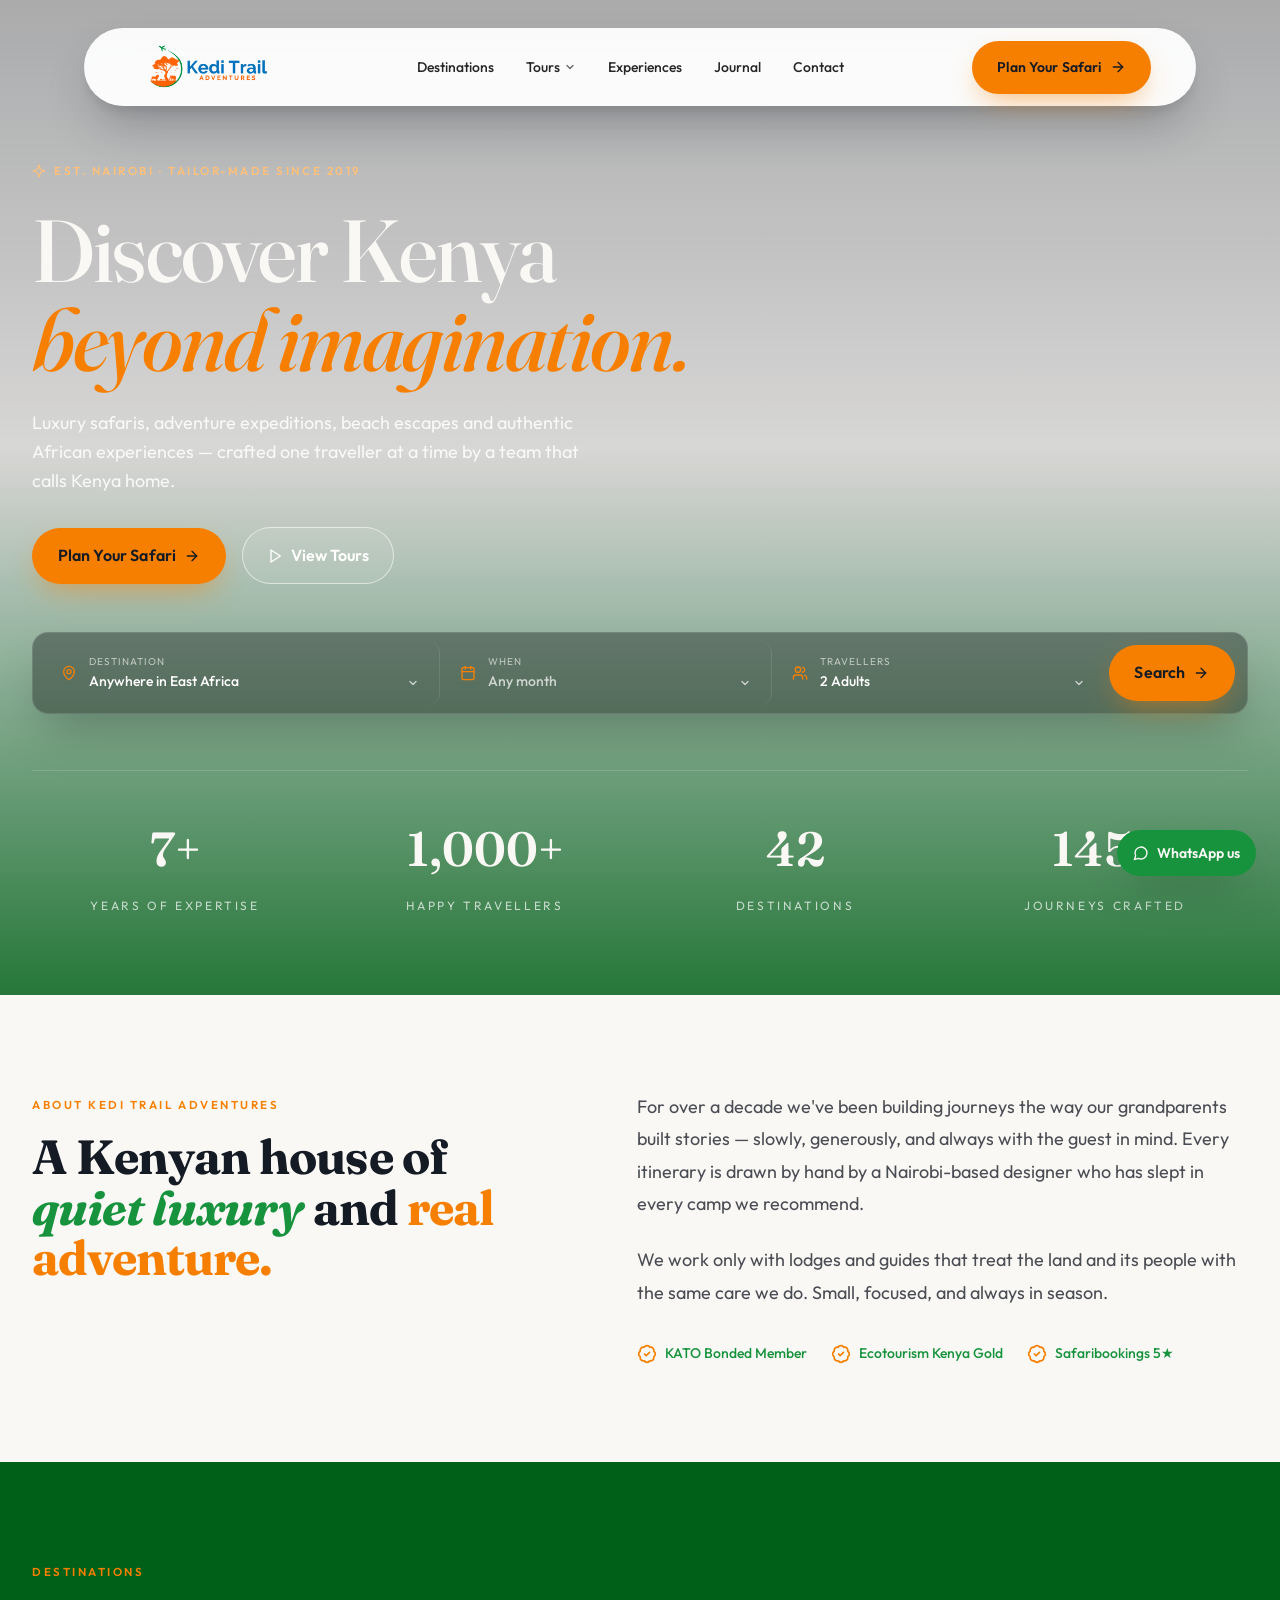
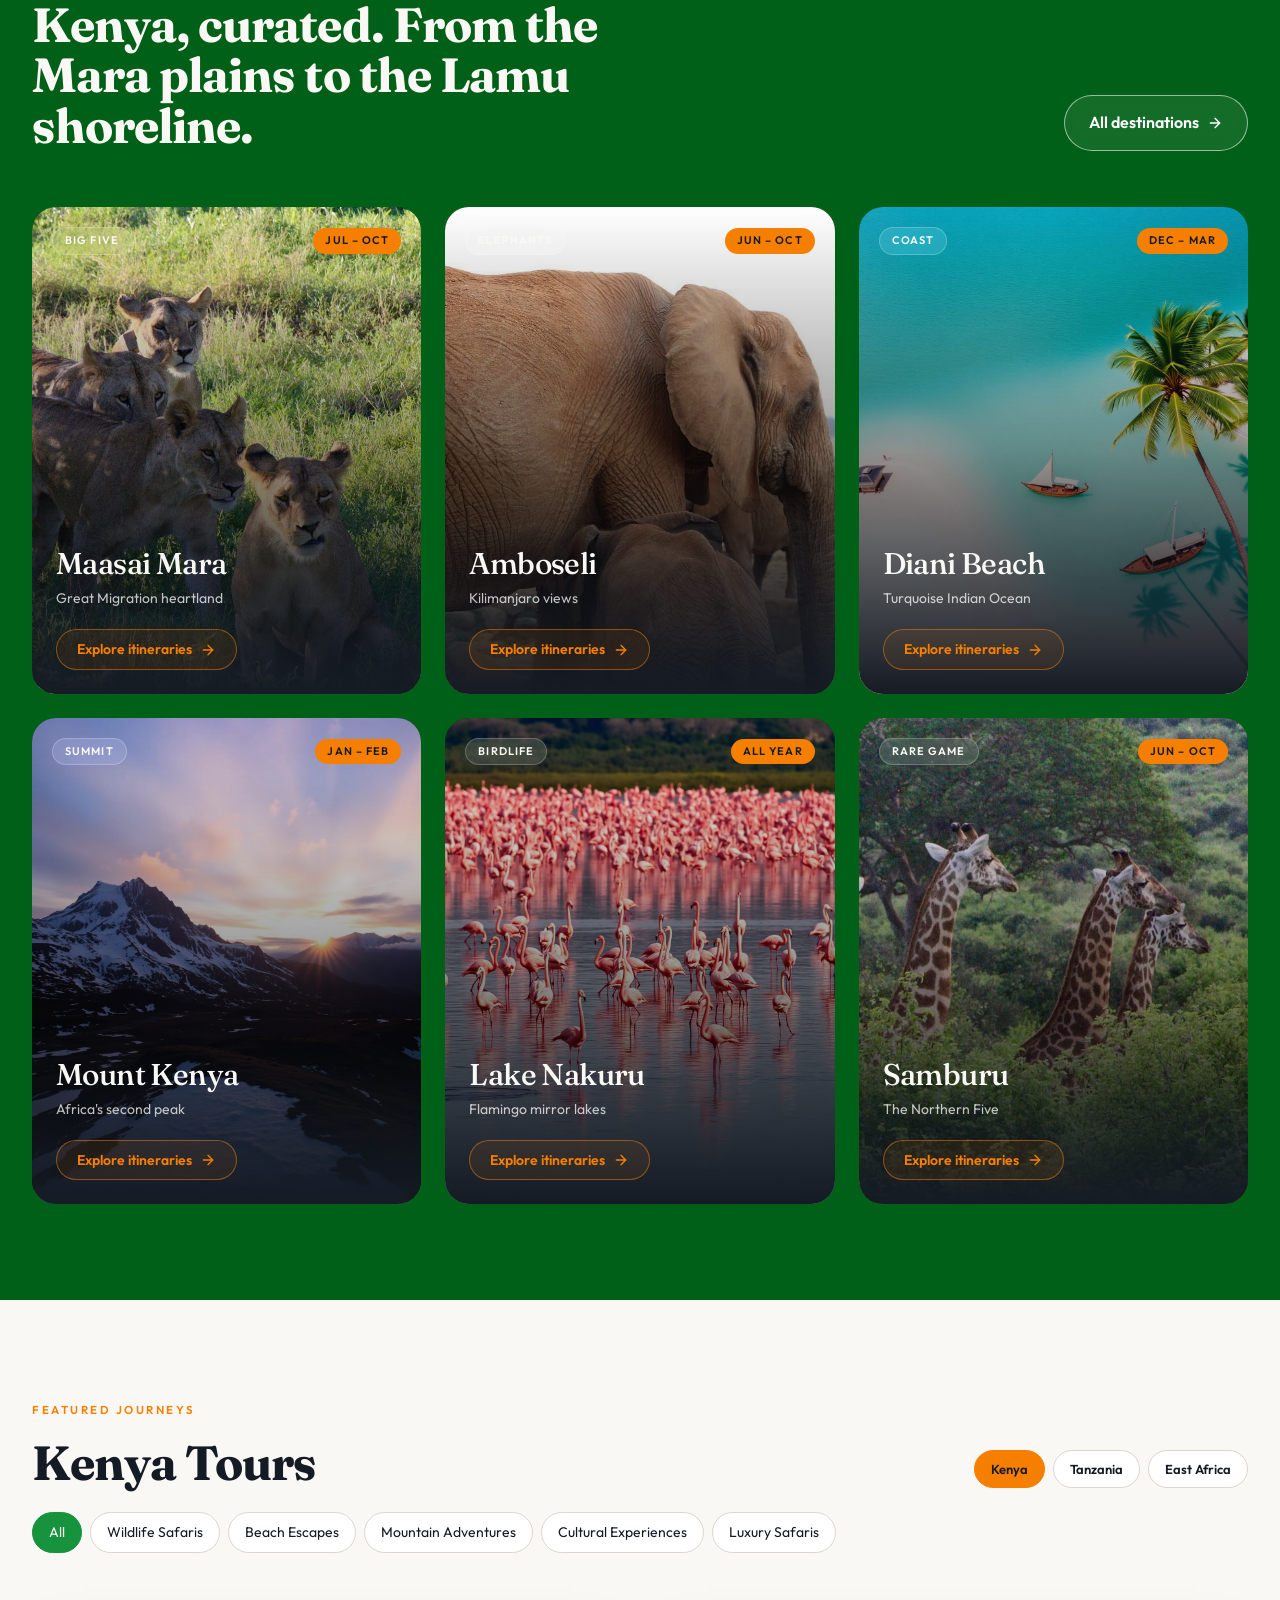
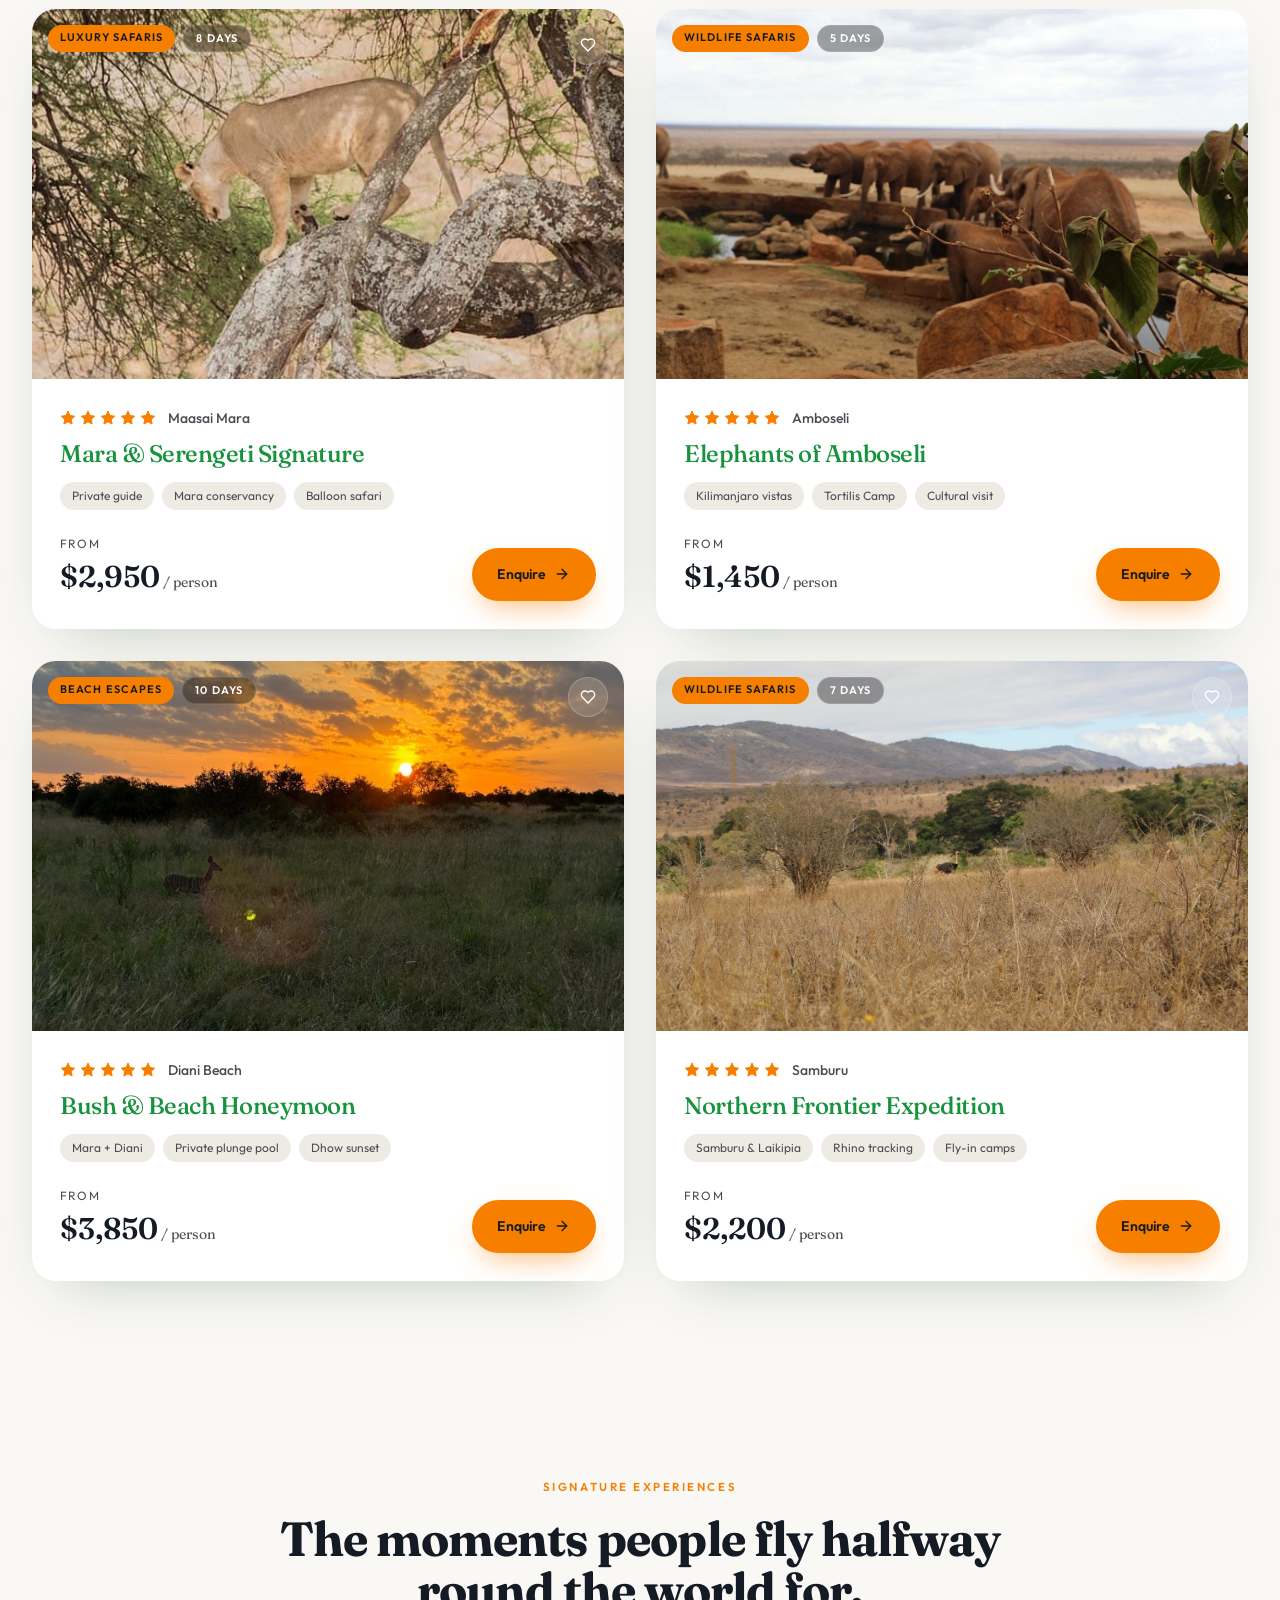
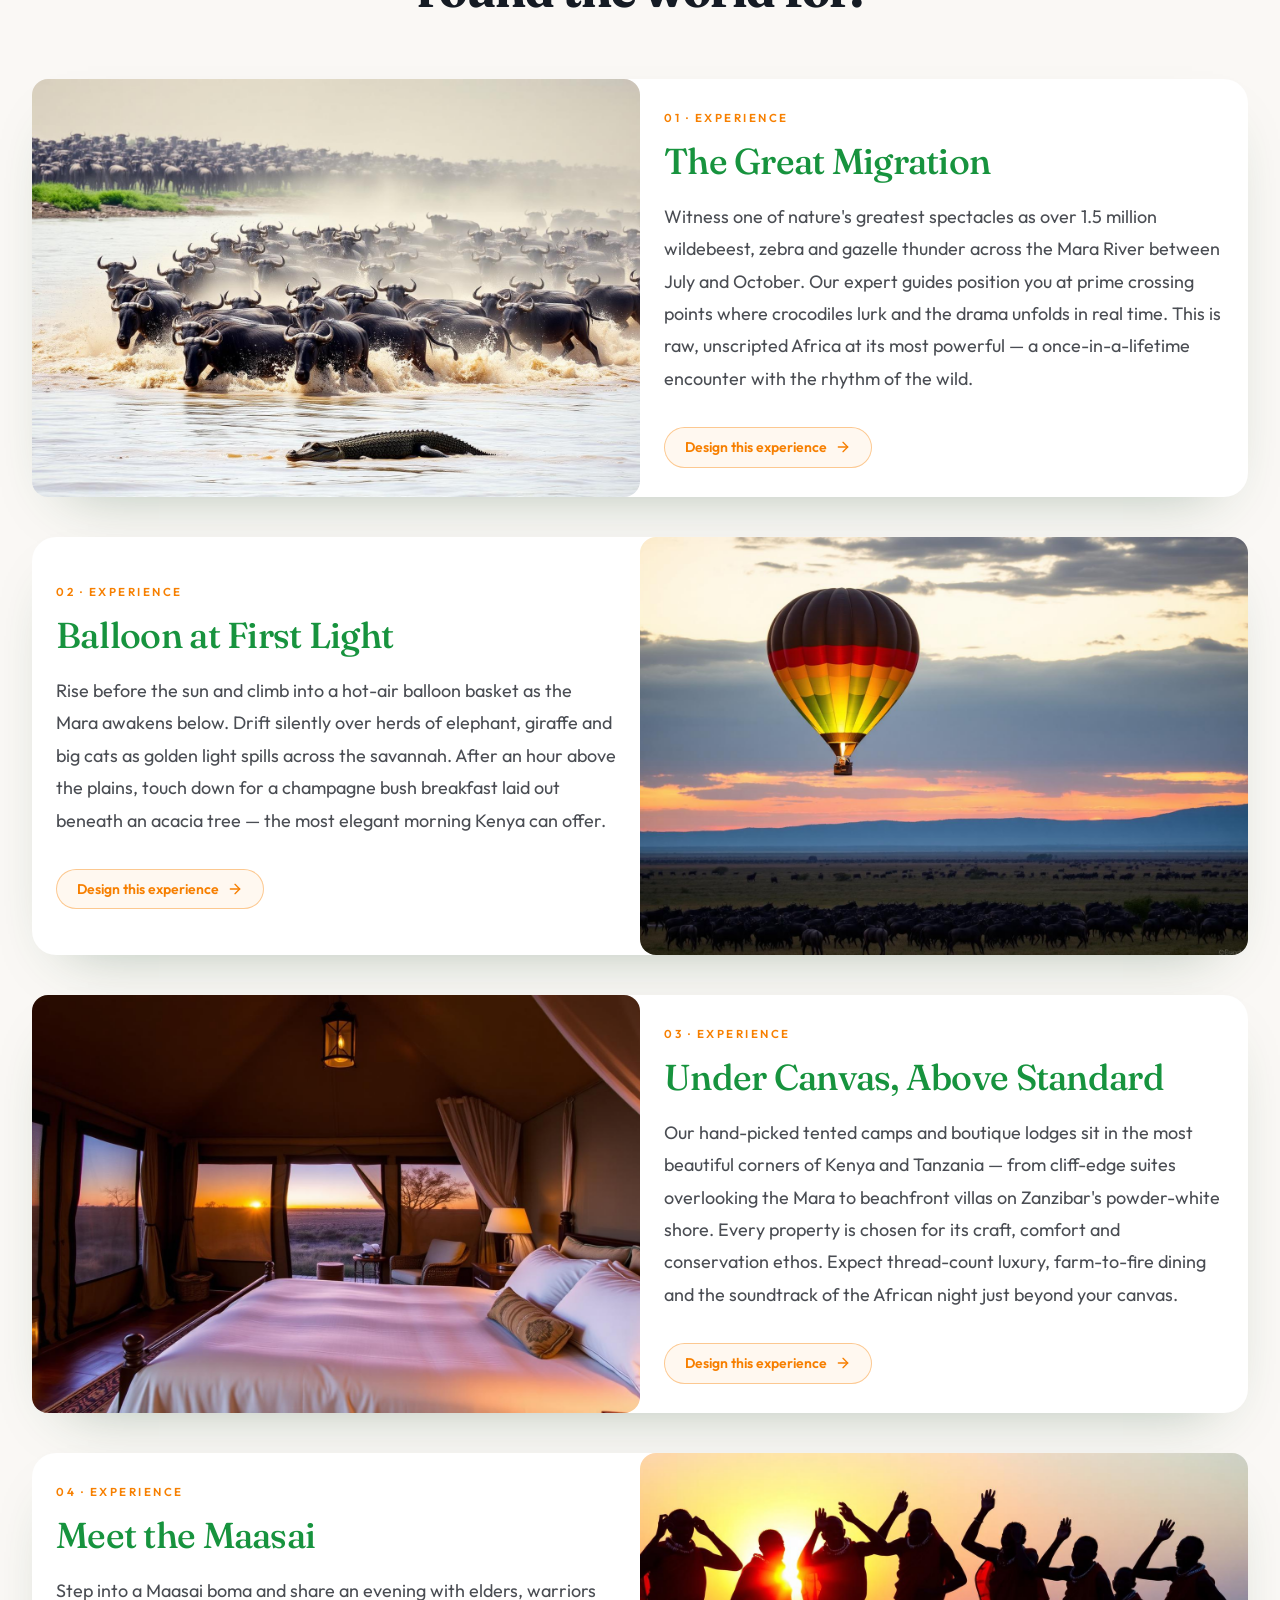
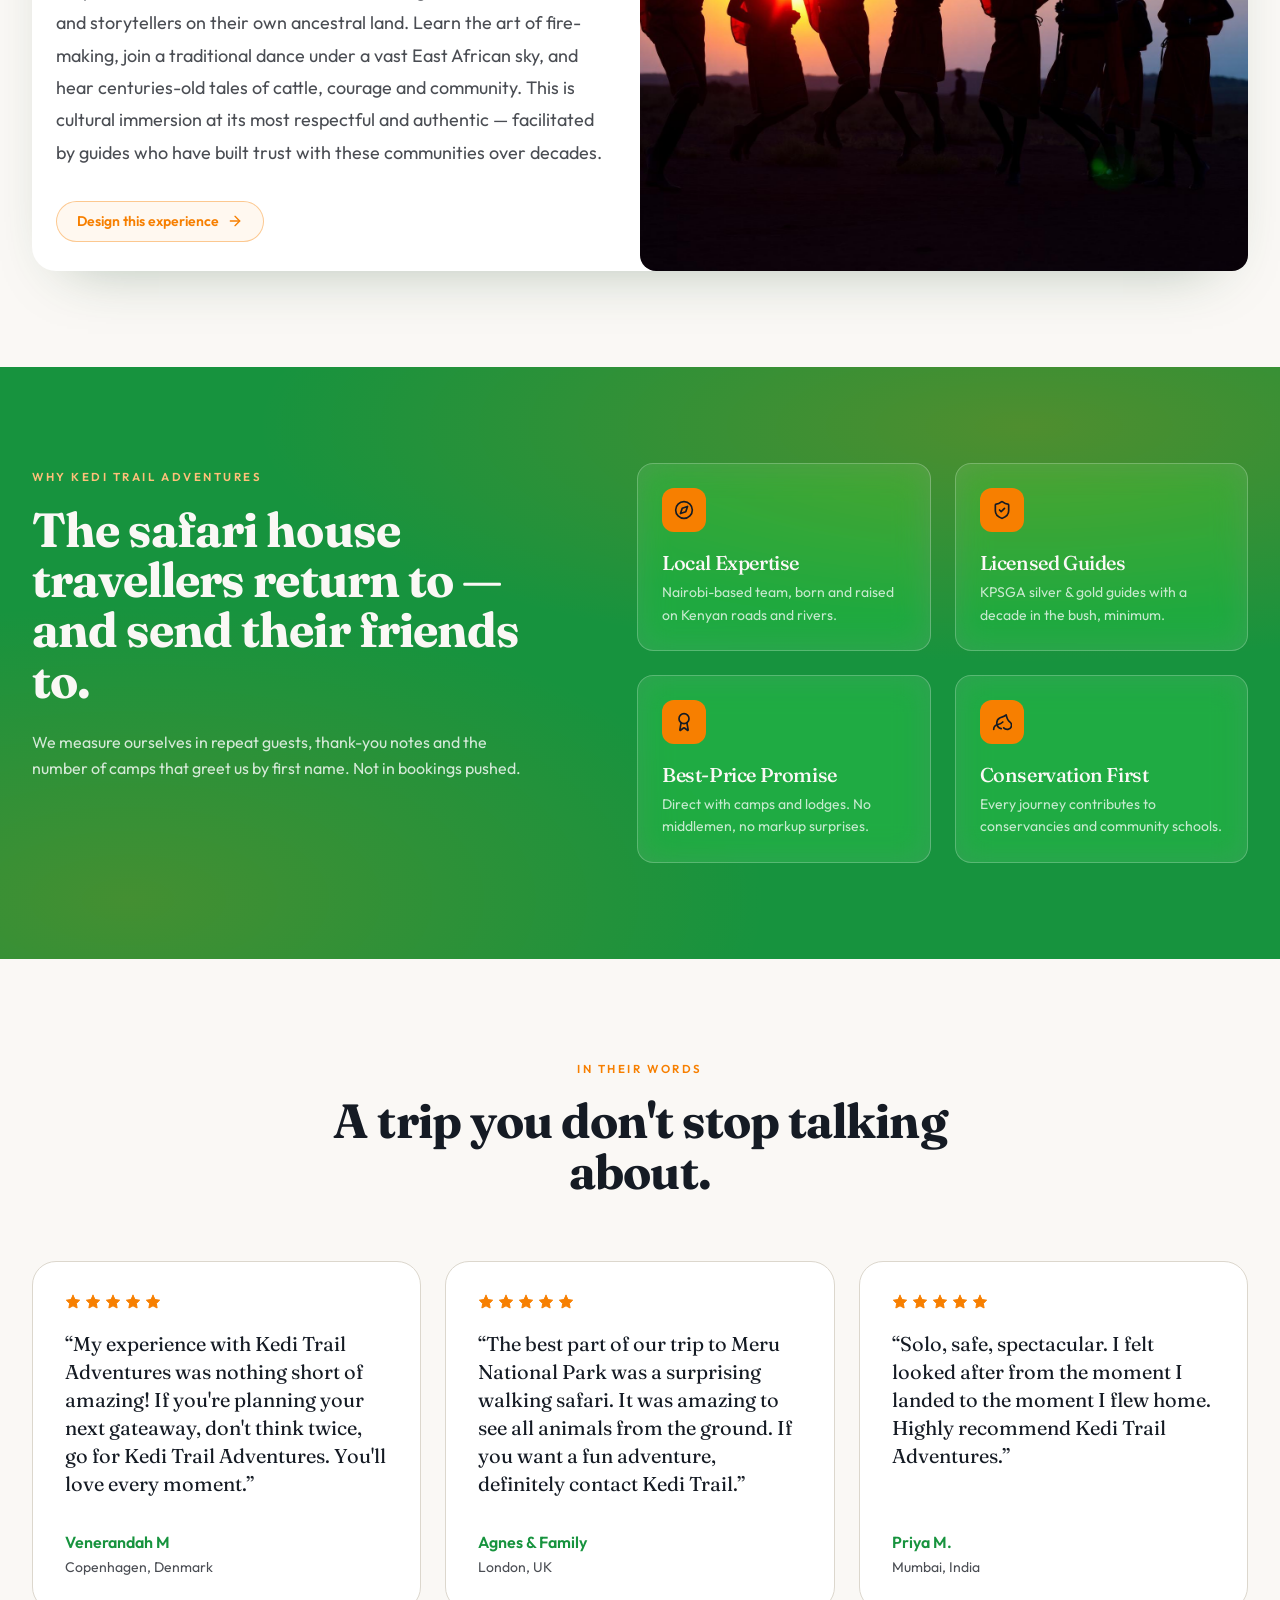
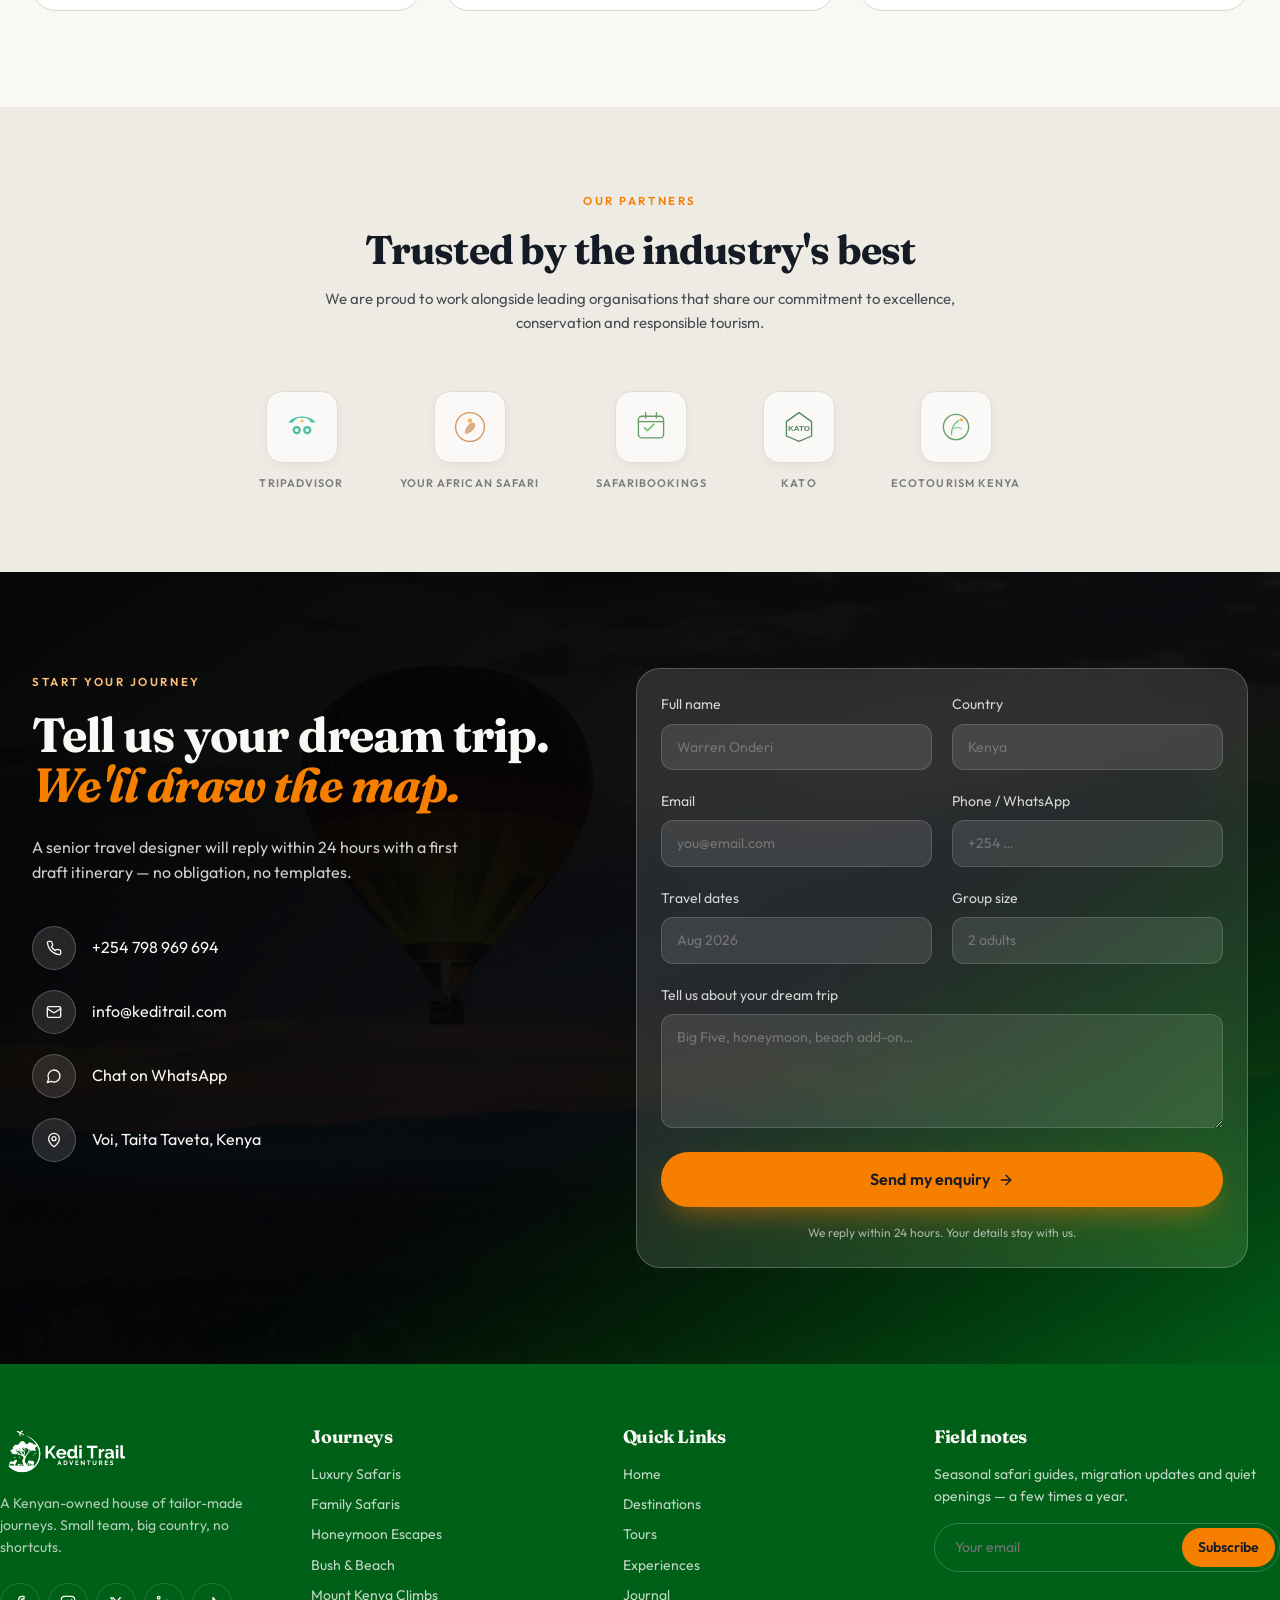
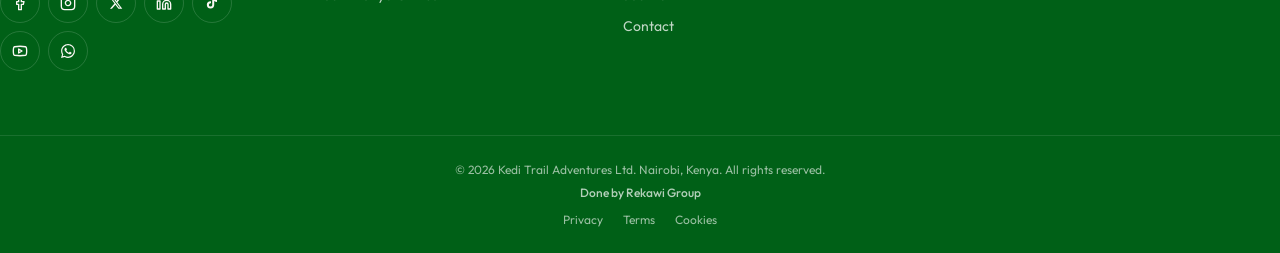
==== commit ad7e55cf: "Format phone number in index.html" ====
--- a/index.html
+++ b/index.html
@@ -342,7 +342,7 @@
       <div style="margin-top:2.5rem;display:flex;flex-direction:column;gap:1.25rem">
         <a href="tel:+254798969694" style="display:flex;align-items:center;gap:1rem;color:var(--ivory);transition:color .2s" onmouseover="this.style.color='var(--gold)'" onmouseout="this.style.color='var(--ivory)'">
           <span class="glass" style="display:grid;width:2.75rem;height:2.75rem;place-items:center;border-radius:999px"><svg width="16" height="16" viewBox="0 0 24 24" fill="none" stroke="currentColor" stroke-width="2" stroke-linecap="round" stroke-linejoin="round"><path d="M22 16.92v3a2 2 0 0 1-2.18 2 19.79 19.79 0 0 1-8.63-3.07 19.5 19.5 0 0 1-6-6 19.79 19.79 0 0 1-3.07-8.67A2 2 0 0 1 4.11 2h3a2 2 0 0 1 2 1.72 12.84 12.84 0 0 0 .7 2.81 2 2 0 0 1-.45 2.11L8.09 9.91a16 16 0 0 0 6 6l1.27-1.27a2 2 0 0 1 2.11-.45 12.84 12.84 0 0 0 2.81.7A2 2 0 0 1 22 16.92z"/></svg></span>
-          +254 798969694
+          +254 798 969 694
         </a>
         <a href="mailto:hello@keditrail.co.ke" style="display:flex;align-items:center;gap:1rem;color:var(--ivory);transition:color .2s" onmouseover="this.style.color='var(--gold)'" onmouseout="this.style.color='var(--ivory)'">
           <span class="glass" style="display:grid;width:2.75rem;height:2.75rem;place-items:center;border-radius:999px"><svg width="16" height="16" viewBox="0 0 24 24" fill="none" stroke="currentColor" stroke-width="2" stroke-linecap="round" stroke-linejoin="round"><rect width="20" height="16" x="2" y="4" rx="2"/><path d="m22 7-8.97 5.7a1.94 1.94 0 0 1-2.06 0L2 7"/></svg></span>
--- a/assets/css/styles.css
+++ b/assets/css/styles.css
@@ -170,3 +170,40 @@
 ::-webkit-scrollbar-thumb{background:color-mix(in oklab,var(--forest) 30%,transparent);border-radius:3px}
 /* ===== BODY LOCK ===== */
 body.locked{overflow:hidden}
+
+/* ===== WHEN PICKER FIX — attached to parent ===== */
+.when-picker{position:absolute!important;left:0;top:100%;margin-top:0.5rem;max-height:min(24rem,calc(100dvh - 10rem));overflow-y:auto;z-index:9999}
+/* Ensure the when-picker parent can hold it */
+#whenPickerWrap{overflow:visible!important}
+/* Hero overflow fix for when-picker */
+#heroSection{overflow:visible!important}
+.hero-overlay{overflow:hidden}
+
+/* ===== CATEGORY PANEL WIDE + SIDEBAR ===== */
+.slide-panel.panel-wide{max-width:58rem}
+.cat-panel-body{display:grid;grid-template-columns:1fr;gap:1.5rem}
+@media(min-width:768px){.cat-panel-body{grid-template-columns:1fr 16rem}}
+@media(min-width:1024px){.cat-panel-body{grid-template-columns:1fr 18rem}}
+.pkg-sidebar{position:sticky;top:0;align-self:start}
+
+/* Dest panel wide + sidebar */
+.dest-panel-body{display:grid;grid-template-columns:1fr;gap:1.5rem}
+@media(min-width:768px){.dest-panel-body{grid-template-columns:1fr 16rem}}
+@media(min-width:1024px){.dest-panel-body{grid-template-columns:1fr 18rem}}
+
+/* ===== SUCCESS/ERROR ALERTS ===== */
+.form-alert{position:fixed;top:1.5rem;right:1.5rem;z-index:99999;padding:1rem 1.5rem;border-radius:1rem;font-size:.875rem;font-weight:500;display:flex;align-items:center;gap:0.75rem;box-shadow:0 20px 40px -10px rgba(0,0,0,.25);animation:fadeUp .5s ease both;max-width:24rem}
+.form-alert.success{background:#065f46;color:#d1fae5;border:1px solid #10b981}
+.form-alert.error{background:#7f1d1d;color:#fecaca;border:1px solid #ef4444}
+
+/* ===== MOBILE NAV ENHANCEMENT ===== */
+@media(max-width:767px){
+  .nav-header{padding-top:0.875rem!important;padding-bottom:0.875rem!important}
+  .nav-header .container-x{min-height:3.25rem}
+}
+
+/* ===== ENHANCED CTA LINKS ===== */
+.cta-explore{display:inline-flex;align-items:center;gap:0.5rem;font-size:.875rem;font-weight:600;color:var(--gold);padding:0.5rem 1.25rem;border-radius:999px;border:1.5px solid color-mix(in oklab,var(--gold) 50%,transparent);background:color-mix(in oklab,var(--gold) 8%,transparent);transition:all .3s ease;cursor:pointer}
+.cta-explore:hover{background:var(--gold);color:var(--charcoal);border-color:var(--gold);transform:translateY(-1px);box-shadow:0 8px 20px -8px color-mix(in oklab,var(--gold) 50%,transparent)}
+.cta-explore-light{display:inline-flex;align-items:center;gap:0.5rem;font-size:.875rem;font-weight:600;color:var(--gold);padding:0.5rem 1.25rem;border-radius:999px;border:1.5px solid color-mix(in oklab,var(--gold) 40%,transparent);background:color-mix(in oklab,var(--gold) 6%,transparent);transition:all .3s ease;cursor:pointer}
+.cta-explore-light:hover{background:var(--gold);color:var(--charcoal);border-color:var(--gold);transform:translateY(-1px);box-shadow:0 8px 20px -8px color-mix(in oklab,var(--gold) 50%,transparent)}
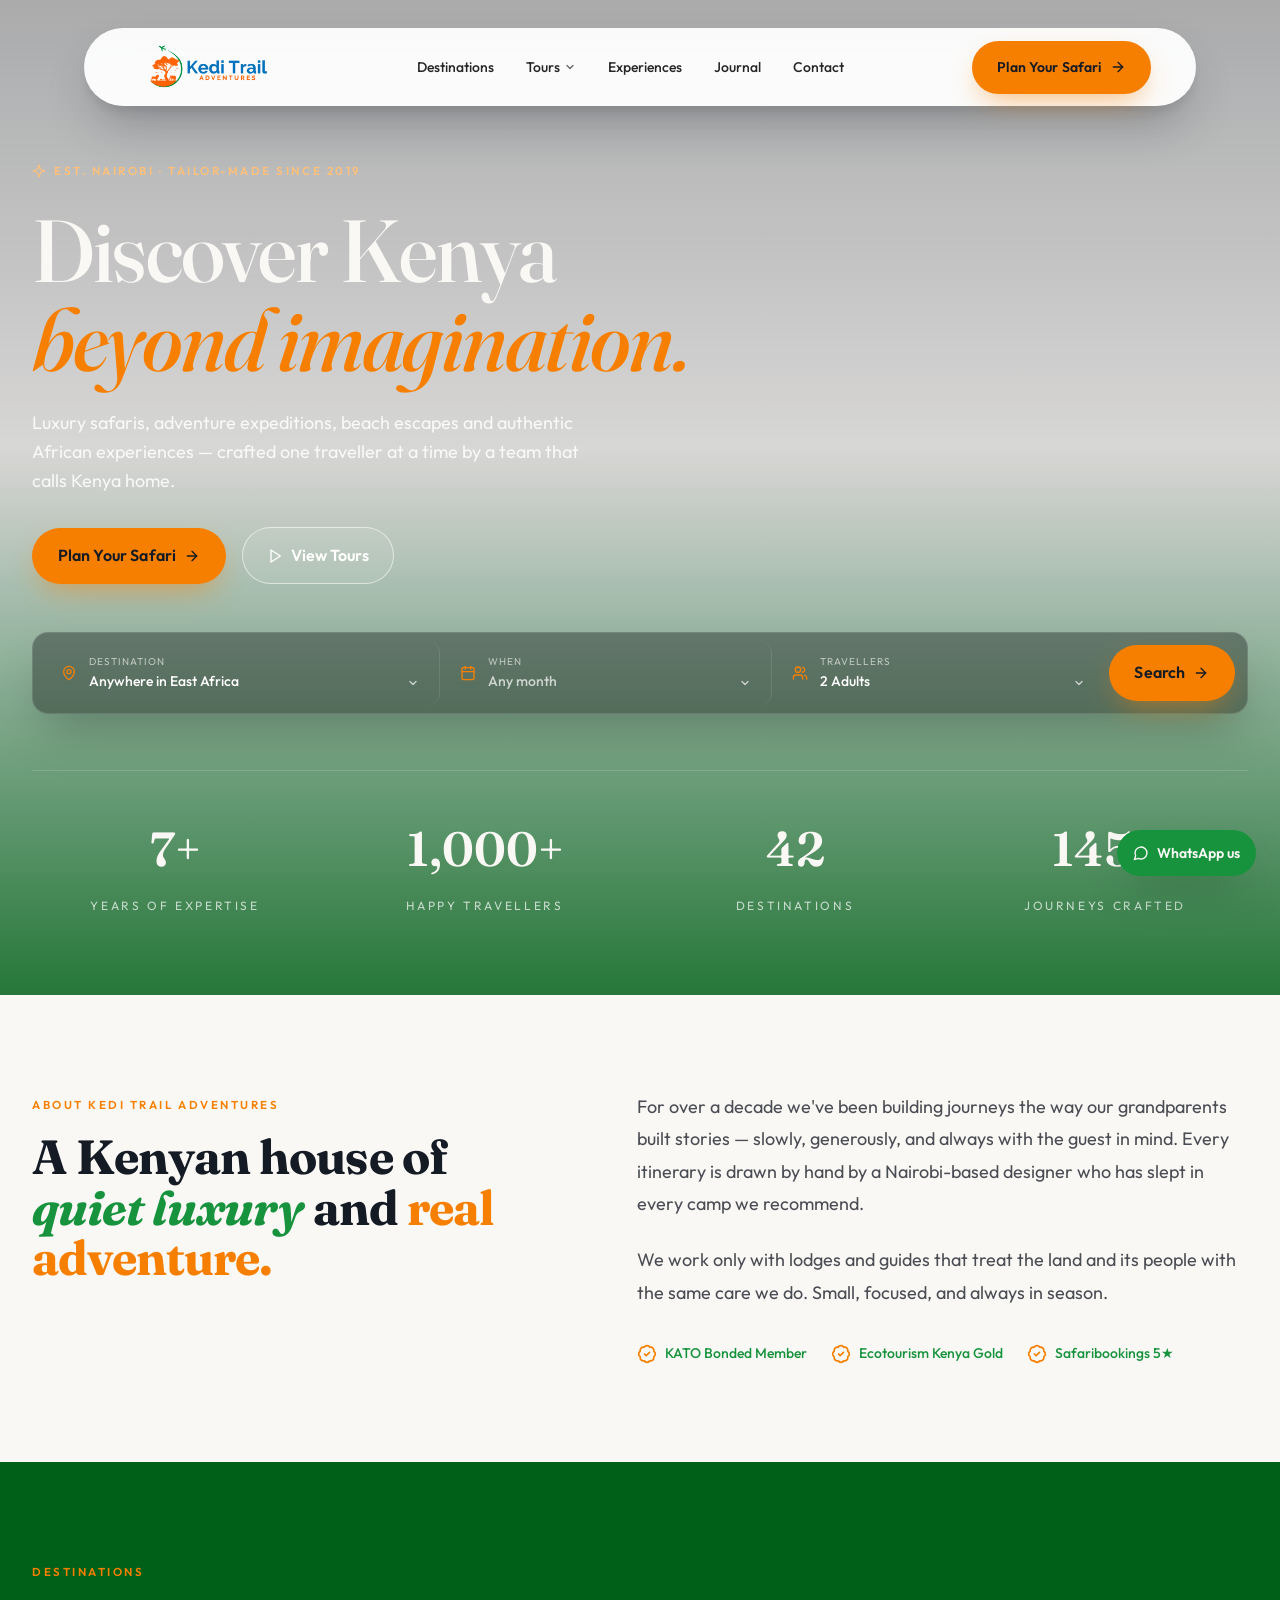
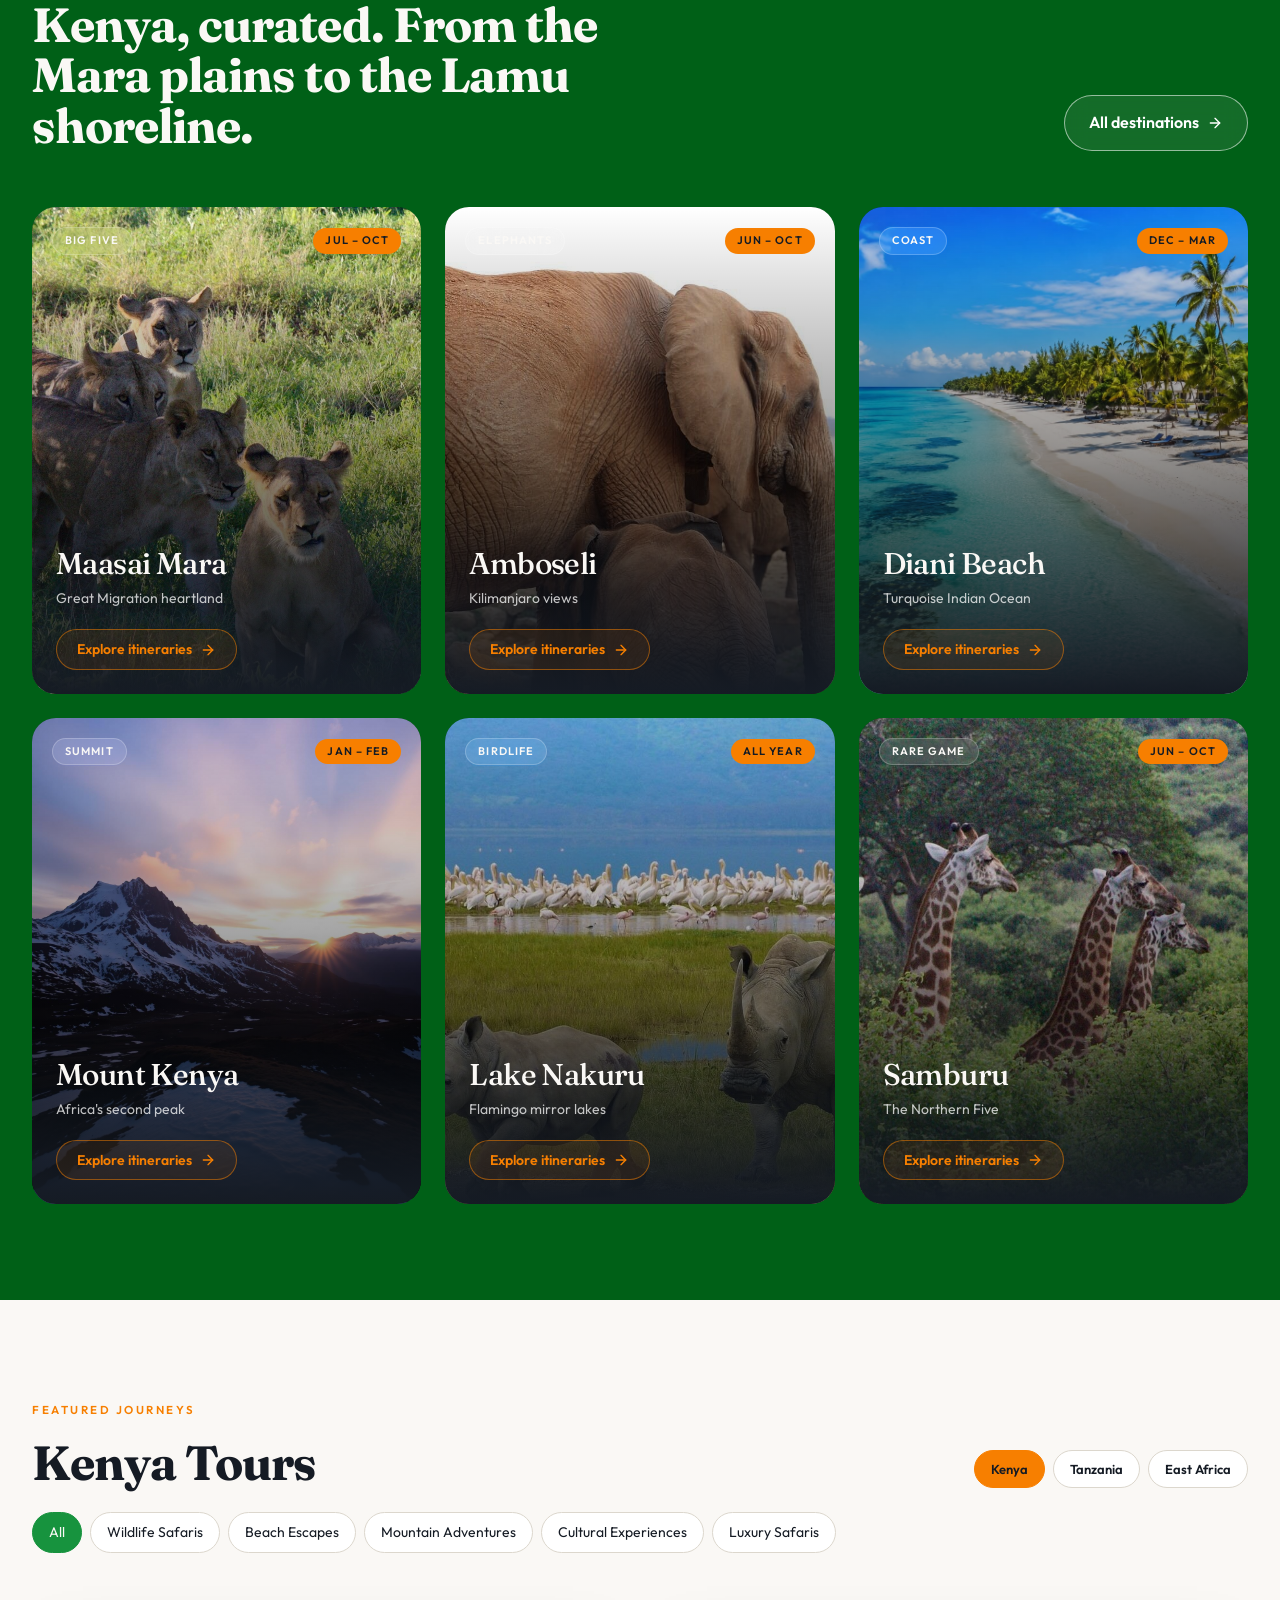
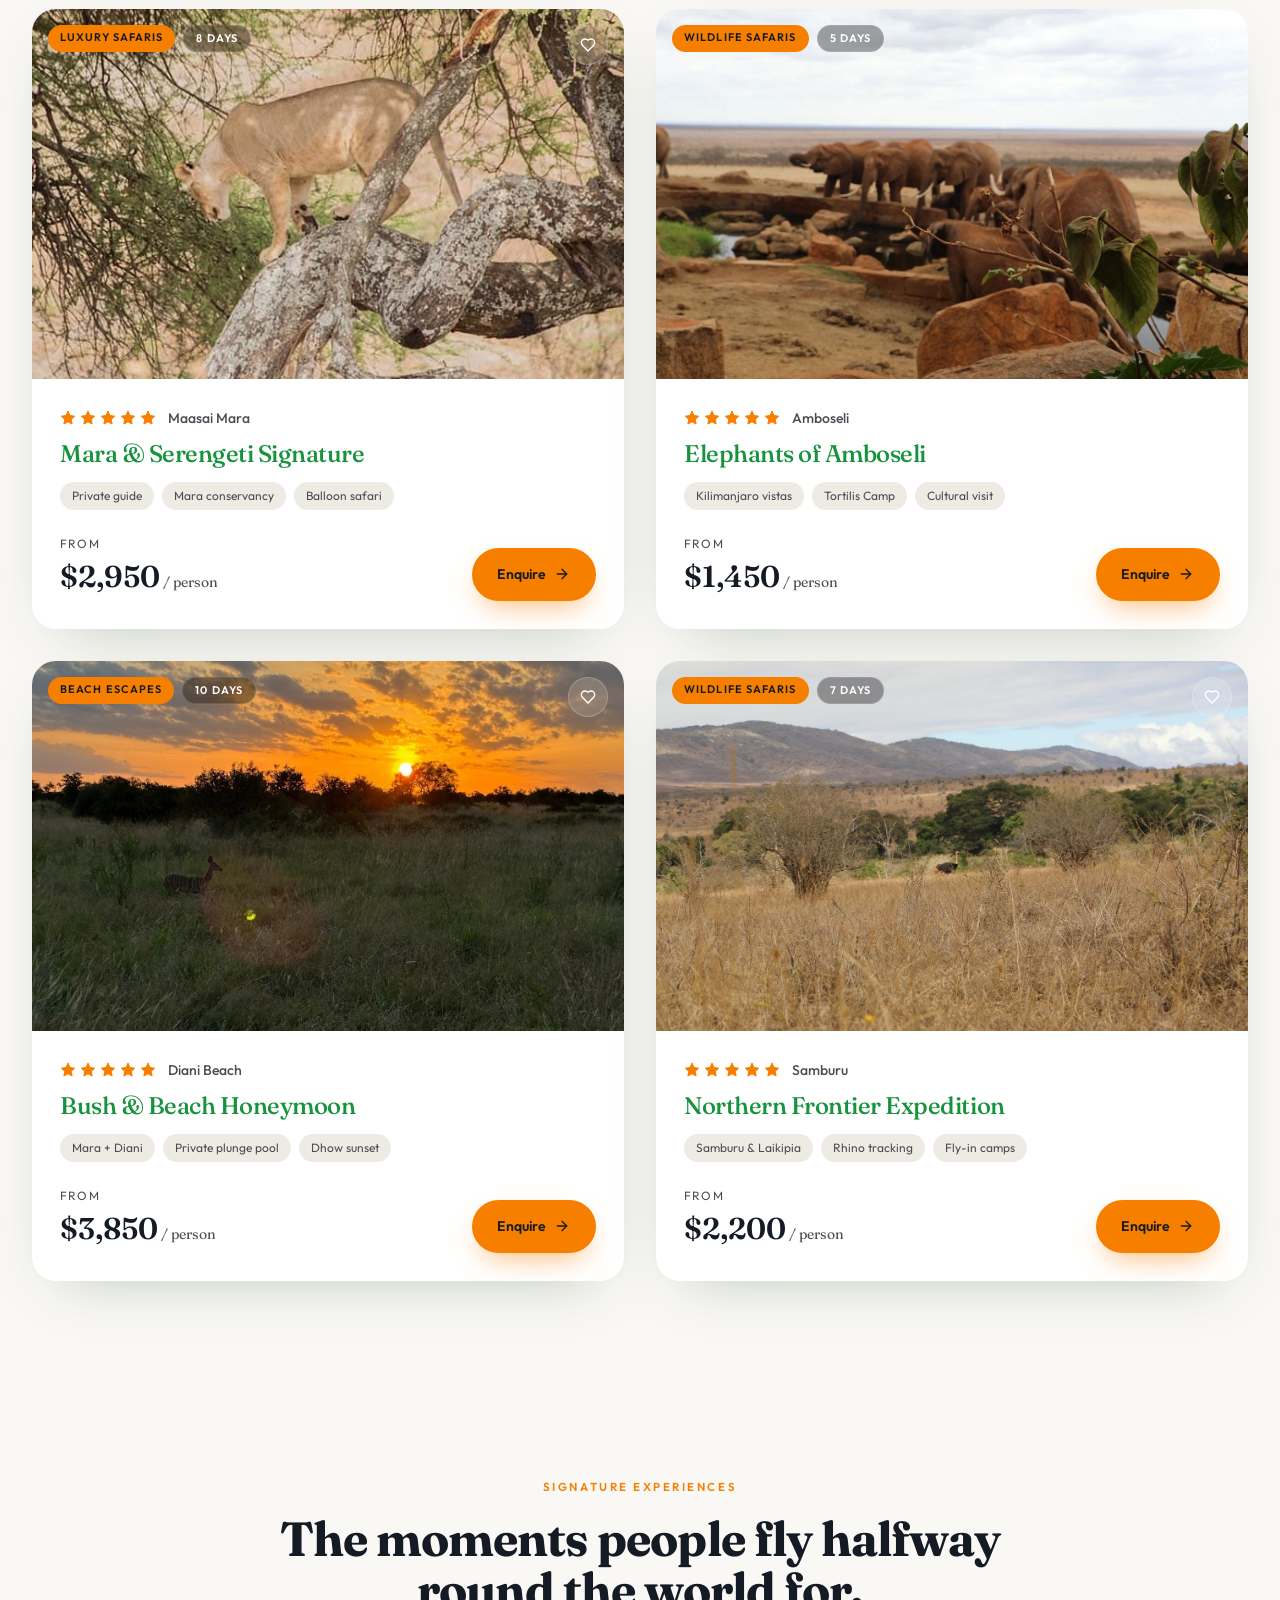
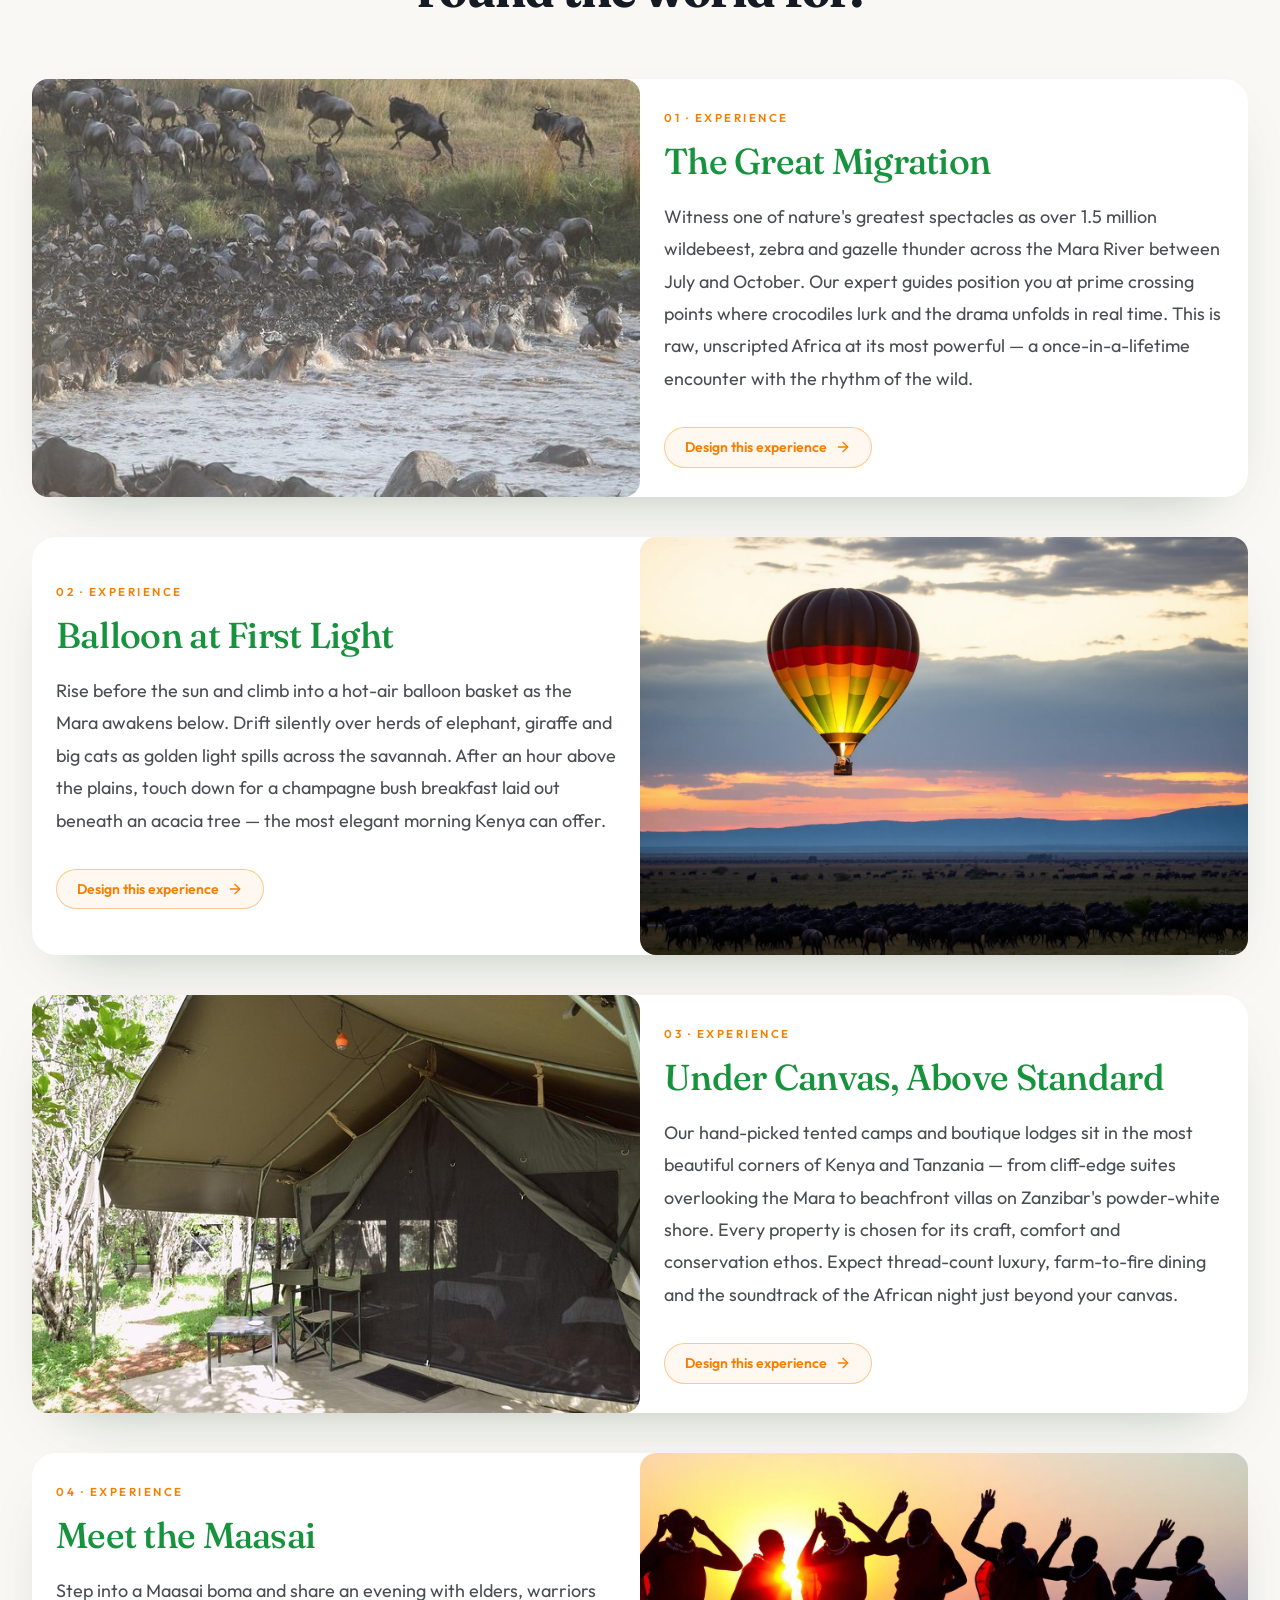
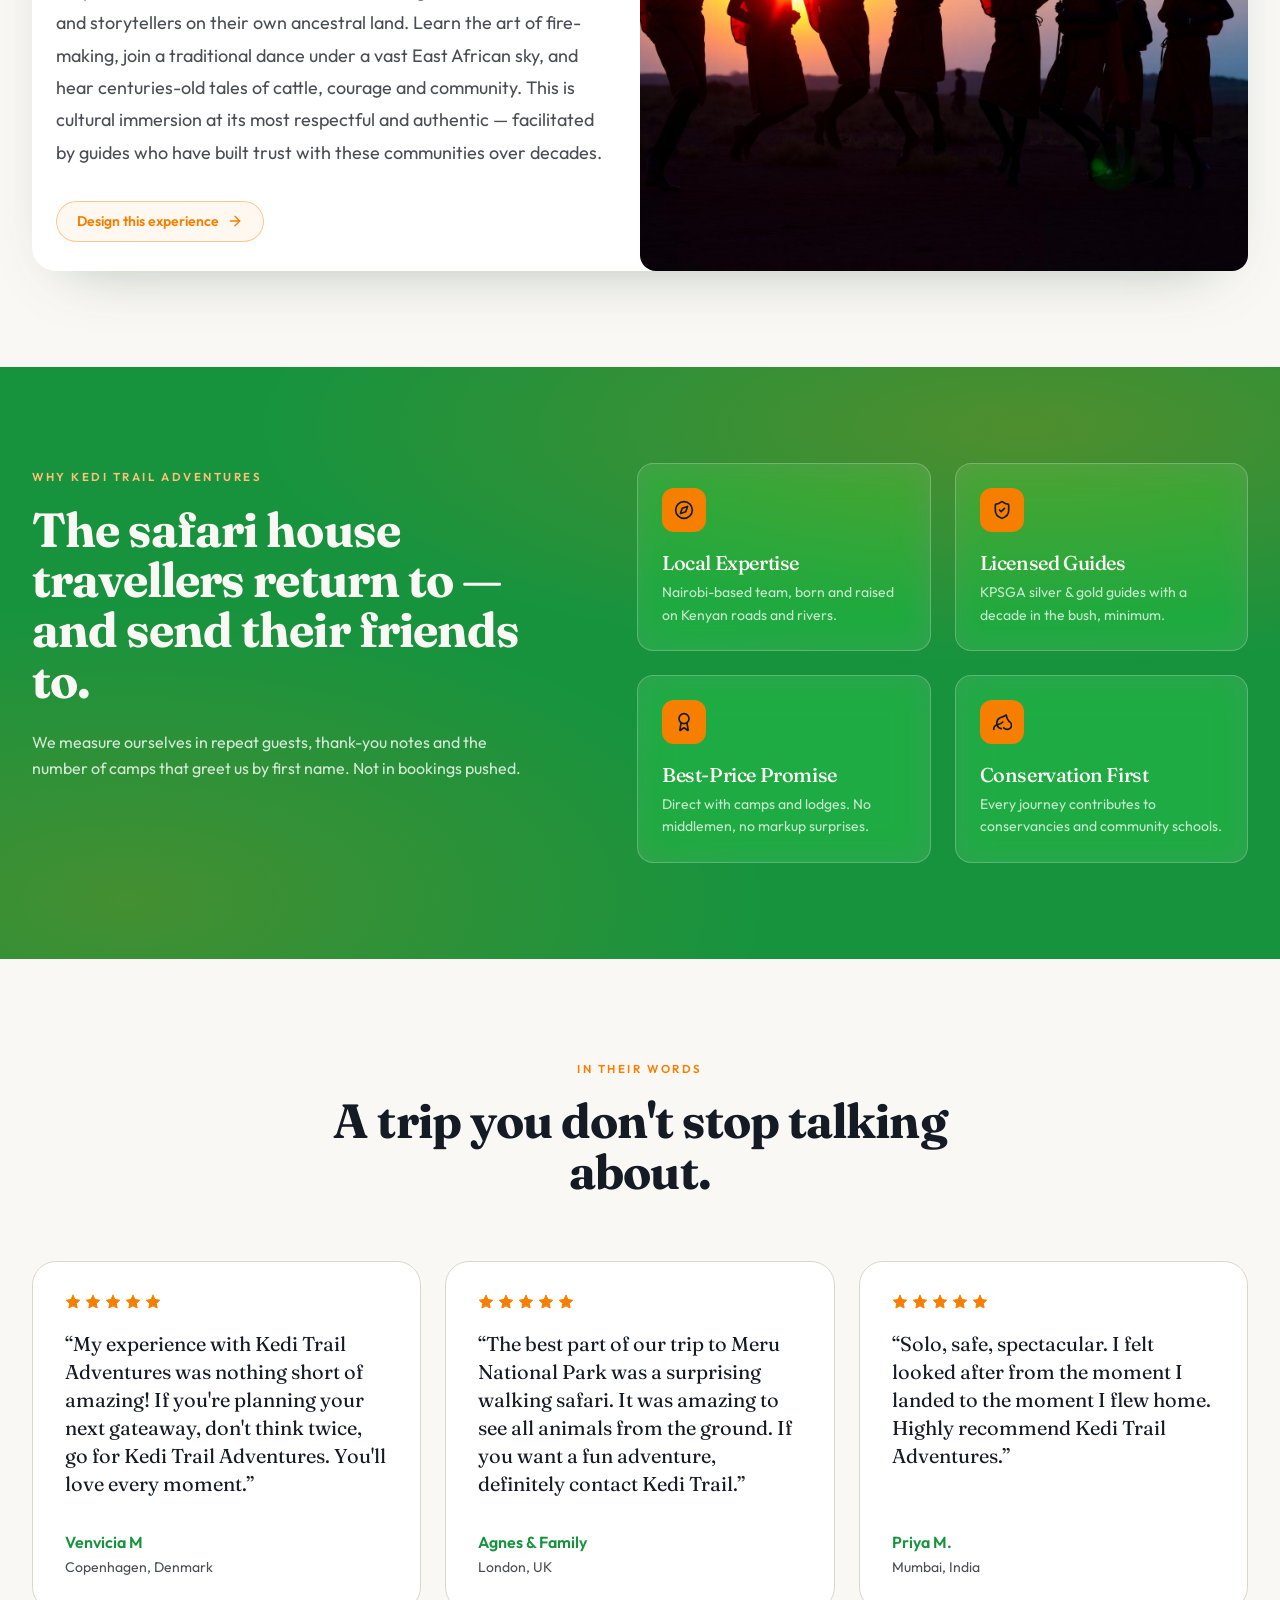
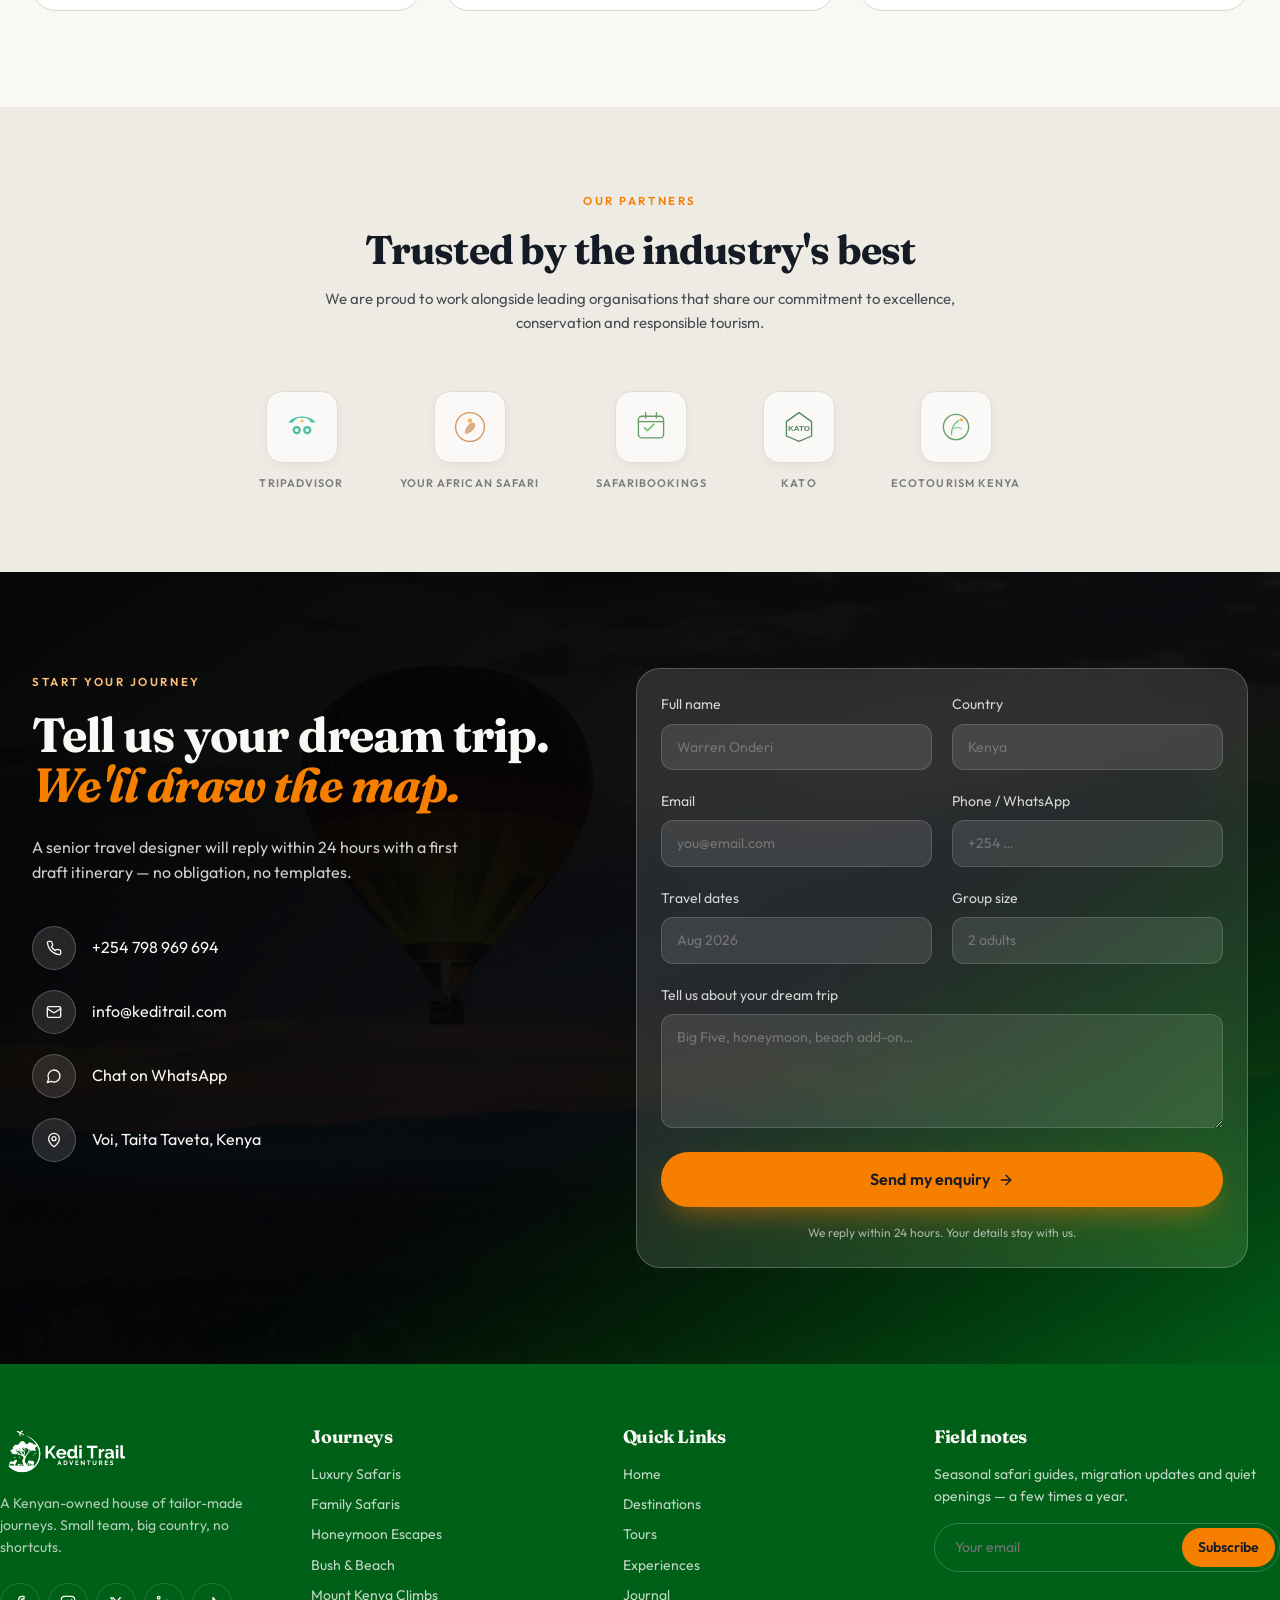
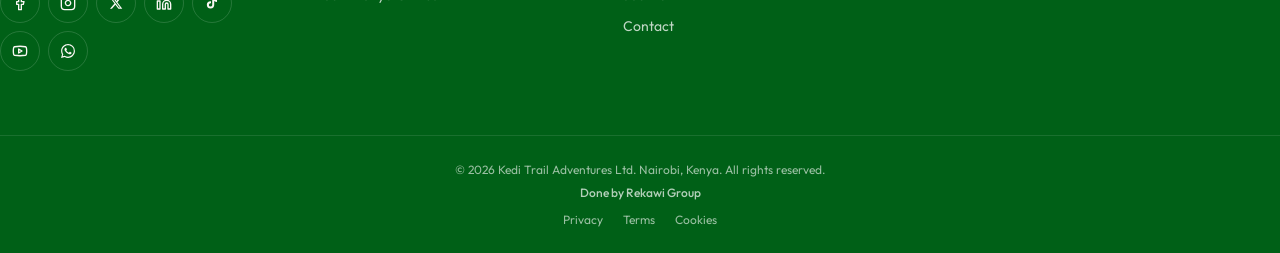
==== commit 5ba0ccc1: "low res mobile video" ====
--- a/index.html
+++ b/index.html
@@ -84,7 +84,8 @@
     <img src="assets/images/dest-amboseli.jpg" alt="Elephants with Mount Kilimanjaro in the background at Amboseli" width="1920" height="1200" class="hero-slide" style="position:absolute;inset:0;width:100%;height:100%;object-fit:cover;opacity:0;transition:opacity 2s ease-in-out" />
     <img src="assets/images/dest-samburu.jpg" alt="Samburu landscape with acacia trees at golden hour" width="1920" height="1200" class="hero-slide" style="position:absolute;inset:0;width:100%;height:100%;object-fit:cover;opacity:0;transition:opacity 2s ease-in-out" />
   </div> -->
-  <div id="heroSlides" style="position:absolute;inset:0">
+  <!-- Desktop hero (video slideshow) -->
+<div id="heroSlides" class="hero-desktop-only" style="position:absolute;inset:0">
   <video class="hero-slide active" autoplay muted loop playsinline style="position:absolute;inset:0;width:100%;height:100%;object-fit:cover;opacity:1;transition:opacity 2s ease-in-out">
     <source src="assets/videos/lions_savanna.mp4" type="video/mp4">
   </video>
@@ -93,6 +94,19 @@
   </video>
   <video class="hero-slide" autoplay muted loop playsinline style="position:absolute;inset:0;width:100%;height:100%;object-fit:cover;opacity:0;transition:opacity 2s ease-in-out">
     <source src="assets/videos/wild_beasts_savannah.mp4" type="video/mp4">
+  </video>
+  <video class="hero-slide" autoplay muted loop playsinline style="position:absolute;inset:0;width:100%;height:100%;object-fit:cover;opacity:0;transition:opacity 2s ease-in-out">
+    <source src="assets/videos/beach_video.mp4" type="video/mp4">
+  </video>
+  <video class="hero-slide" autoplay muted loop playsinline style="position:absolute;inset:0;width:100%;height:100%;object-fit:cover;opacity:0;transition:opacity 2s ease-in-out">
+    <source src="assets/videos/hero-mobile.mp4" type="video/mp4">
+  </video>
+</div>
+
+<!-- Mobile hero (single lightweight video, no slideshow) -->
+<div id="heroSlideMobile" class="hero-mobile-only" style="position:absolute;inset:0">
+  <video autoplay muted loop playsinline style="position:absolute;inset:0;width:100%;height:100%;object-fit:cover">
+    <source src="assets/videos/hero-mobile.mp4" type="video/mp4">
   </video>
 </div>
 
@@ -299,7 +313,7 @@
     </div>
     <div style="margin-top:3.5rem;display:flex;flex-wrap:wrap;align-items:center;justify-content:center;gap:2.5rem 3.5rem">
       <!-- TripAdvisor -->
-      <a href="https://www.tripadvisor.com" target="_blank" rel="noopener noreferrer" aria-label="TripAdvisor" style="display:flex;flex-direction:column;align-items:center;gap:0.75rem;opacity:.7;transition:opacity .3s" onmouseover="this.style.opacity='1'" onmouseout="this.style.opacity='.7'">
+      <a href="https://www.tripadvisor.com/Attraction_Review-g1026014-d21277332-Reviews-Kedi_Trail-Voi_Coast_Province.html" target="_blank" rel="noopener noreferrer" aria-label="TripAdvisor" style="display:flex;flex-direction:column;align-items:center;gap:0.75rem;opacity:.7;transition:opacity .3s" onmouseover="this.style.opacity='1'" onmouseout="this.style.opacity='.7'">
         <div style="display:grid;width:4.5rem;height:4.5rem;place-items:center;border-radius:1rem;background:var(--card);border:1px solid var(--border);box-shadow:0 4px 12px rgba(0,0,0,.06)"><svg width="36" height="36" viewBox="0 0 24 24" fill="none"><circle cx="8.5" cy="14" r="2" fill="none" stroke="#00AF87" stroke-width="1.5"/><circle cx="15.5" cy="14" r="2" fill="none" stroke="#00AF87" stroke-width="1.5"/><path d="M12 5c-4 0-8 2-9 4h3a5 5 0 0 1 6-3 5 5 0 0 1 6 3h3c-1-2-5-4-9-4z" fill="#00AF87"/><circle cx="12" cy="8" r="1" fill="#F5A623"/></svg></div>
         <span style="font-size:.6875rem;font-weight:600;text-transform:uppercase;letter-spacing:0.1em;color:var(--muted-foreground)">TripAdvisor</span>
       </a>
@@ -344,7 +358,7 @@
           <span class="glass" style="display:grid;width:2.75rem;height:2.75rem;place-items:center;border-radius:999px"><svg width="16" height="16" viewBox="0 0 24 24" fill="none" stroke="currentColor" stroke-width="2" stroke-linecap="round" stroke-linejoin="round"><path d="M22 16.92v3a2 2 0 0 1-2.18 2 19.79 19.79 0 0 1-8.63-3.07 19.5 19.5 0 0 1-6-6 19.79 19.79 0 0 1-3.07-8.67A2 2 0 0 1 4.11 2h3a2 2 0 0 1 2 1.72 12.84 12.84 0 0 0 .7 2.81 2 2 0 0 1-.45 2.11L8.09 9.91a16 16 0 0 0 6 6l1.27-1.27a2 2 0 0 1 2.11-.45 12.84 12.84 0 0 0 2.81.7A2 2 0 0 1 22 16.92z"/></svg></span>
           +254 798 969 694
         </a>
-        <a href="mailto:hello@keditrail.co.ke" style="display:flex;align-items:center;gap:1rem;color:var(--ivory);transition:color .2s" onmouseover="this.style.color='var(--gold)'" onmouseout="this.style.color='var(--ivory)'">
+        <a href="mailto:info@keditrail.co.ke" style="display:flex;align-items:center;gap:1rem;color:var(--ivory);transition:color .2s" onmouseover="this.style.color='var(--gold)'" onmouseout="this.style.color='var(--ivory)'">
           <span class="glass" style="display:grid;width:2.75rem;height:2.75rem;place-items:center;border-radius:999px"><svg width="16" height="16" viewBox="0 0 24 24" fill="none" stroke="currentColor" stroke-width="2" stroke-linecap="round" stroke-linejoin="round"><rect width="20" height="16" x="2" y="4" rx="2"/><path d="m22 7-8.97 5.7a1.94 1.94 0 0 1-2.06 0L2 7"/></svg></span>
           info@keditrail.com
         </a>
@@ -368,7 +382,8 @@
         <label style="display:flex;flex-direction:column;gap:0.5rem;font-size:.875rem"><span style="color:rgba(255,255,255,.8)">Group size</span><input style="border-radius:0.75rem;background:rgba(255,255,255,.1);padding:0.75rem 1rem;color:var(--ivory);outline:none;border:none;box-shadow:inset 0 0 0 1px rgba(255,255,255,.15)" name="group" placeholder="2 adults" /></label>
         <label class="full" style="display:flex;flex-direction:column;gap:0.5rem;font-size:.875rem"><span style="color:rgba(255,255,255,.8)">Tell us about your dream trip</span><textarea rows="4" style="border-radius:0.75rem;background:rgba(255,255,255,.1);padding:0.75rem 1rem;color:var(--ivory);outline:none;border:none;box-shadow:inset 0 0 0 1px rgba(255,255,255,.15);resize:vertical" name="message" placeholder="Big Five, honeymoon, beach add-on…"></textarea></label>
       </div>
-      <button type="submit" class="btn-primary" style="margin-top:1.5rem;width:100%">Send my enquiry <svg width="16" height="16" viewBox="0 0 24 24" fill="none" stroke="currentColor" stroke-width="2" stroke-linecap="round" stroke-linejoin="round"><path d="M5 12h14"/><path d="m12 5 7 7-7 7"/></svg></button>
+      <div style="position:absolute;left:-9999px;opacity:0;height:0;overflow:hidden" aria-hidden="true"><input type="text" name="website_url" tabindex="-1" autocomplete="off" /></div>
+        <button type="submit" class="btn-primary" style="margin-top:1.5rem;width:100%">Send my enquiry <svg width="16" height="16" viewBox="0 0 24 24" fill="none" stroke="currentColor" stroke-width="2" stroke-linecap="round" stroke-linejoin="round"><path d="M5 12h14"/><path d="m12 5 7 7-7 7"/></svg></button>
       <p style="margin-top:1rem;text-align:center;font-size:0.75rem;color:rgba(255,255,255,.6)">We reply within 24 hours. Your details stay with us.</p>
     </form>
   </div>
@@ -385,12 +400,12 @@
 </div>
       <p style="margin-top:1rem;font-size:.875rem;color:rgba(255,255,255,.7)">A Kenyan-owned house of tailor-made journeys. Small team, big country, no shortcuts.</p>
       <div style="margin-top:1.5rem;display:flex;align-items:center;gap:0.5rem;flex-wrap:wrap">
-        <a href="https://www.facebook.com/keditrailadventures" target="_blank" rel="noopener noreferrer" aria-label="Facebook" style="display:grid;width:2.5rem;height:2.5rem;place-items:center;border-radius:999px;border:1px solid rgba(255,255,255,.15);transition:all .2s" onmouseover="this.style.borderColor='var(--gold)';this.style.color='var(--gold)'" onmouseout="this.style.borderColor='rgba(255,255,255,.15)';this.style.color=''"><svg width="16" height="16" viewBox="0 0 24 24" fill="none" stroke="currentColor" stroke-width="2" stroke-linecap="round" stroke-linejoin="round"><path d="M18 2h-3a5 5 0 0 0-5 5v3H7v4h3v8h4v-8h3l1-4h-4V7a1 1 0 0 1 1-1h3z"/></svg></a>
-        <a href="https://www.instagram.com/keditrailadventures" target="_blank" rel="noopener noreferrer" aria-label="Instagram" style="display:grid;width:2.5rem;height:2.5rem;place-items:center;border-radius:999px;border:1px solid rgba(255,255,255,.15);transition:all .2s" onmouseover="this.style.borderColor='var(--gold)';this.style.color='var(--gold)'" onmouseout="this.style.borderColor='rgba(255,255,255,.15)';this.style.color=''"><svg width="16" height="16" viewBox="0 0 24 24" fill="none" stroke="currentColor" stroke-width="2" stroke-linecap="round" stroke-linejoin="round"><rect width="20" height="20" x="2" y="2" rx="5" ry="5"/><path d="M16 11.37A4 4 0 1 1 12.63 8 4 4 0 0 1 16 11.37z"/><line x1="17.5" x2="17.51" y1="6.5" y2="6.5"/></svg></a>
+        <a href="https://www.facebook.com/share/1HkdE13C9S/" target="_blank" rel="noopener noreferrer" aria-label="Facebook" style="display:grid;width:2.5rem;height:2.5rem;place-items:center;border-radius:999px;border:1px solid rgba(255,255,255,.15);transition:all .2s" onmouseover="this.style.borderColor='var(--gold)';this.style.color='var(--gold)'" onmouseout="this.style.borderColor='rgba(255,255,255,.15)';this.style.color=''"><svg width="16" height="16" viewBox="0 0 24 24" fill="none" stroke="currentColor" stroke-width="2" stroke-linecap="round" stroke-linejoin="round"><path d="M18 2h-3a5 5 0 0 0-5 5v3H7v4h3v8h4v-8h3l1-4h-4V7a1 1 0 0 1 1-1h3z"/></svg></a>
+        <a href="https://www.instagram.com/keditrail?igsh=bzdpb2tvZXJnMmph" target="_blank" rel="noopener noreferrer" aria-label="Instagram" style="display:grid;width:2.5rem;height:2.5rem;place-items:center;border-radius:999px;border:1px solid rgba(255,255,255,.15);transition:all .2s" onmouseover="this.style.borderColor='var(--gold)';this.style.color='var(--gold)'" onmouseout="this.style.borderColor='rgba(255,255,255,.15)';this.style.color=''"><svg width="16" height="16" viewBox="0 0 24 24" fill="none" stroke="currentColor" stroke-width="2" stroke-linecap="round" stroke-linejoin="round"><rect width="20" height="20" x="2" y="2" rx="5" ry="5"/><path d="M16 11.37A4 4 0 1 1 12.63 8 4 4 0 0 1 16 11.37z"/><line x1="17.5" x2="17.51" y1="6.5" y2="6.5"/></svg></a>
         <a href="https://x.com/keditrail" target="_blank" rel="noopener noreferrer" aria-label="X (Twitter)" style="display:grid;width:2.5rem;height:2.5rem;place-items:center;border-radius:999px;border:1px solid rgba(255,255,255,.15);transition:all .2s" onmouseover="this.style.borderColor='var(--gold)';this.style.color='var(--gold)'" onmouseout="this.style.borderColor='rgba(255,255,255,.15)';this.style.color=''"><svg width="14" height="14" viewBox="0 0 24 24" fill="currentColor"><path d="M18.244 2.25h3.308l-7.227 8.26 8.502 11.24H16.17l-5.214-6.817L4.99 21.75H1.68l7.73-8.835L1.254 2.25H8.08l4.713 6.231zm-1.161 17.52h1.833L7.084 4.126H5.117z"/></svg></a>
-        <a href="https://www.linkedin.com/company/kedi-trail-adventures" target="_blank" rel="noopener noreferrer" aria-label="LinkedIn" style="display:grid;width:2.5rem;height:2.5rem;place-items:center;border-radius:999px;border:1px solid rgba(255,255,255,.15);transition:all .2s" onmouseover="this.style.borderColor='var(--gold)';this.style.color='var(--gold)'" onmouseout="this.style.borderColor='rgba(255,255,255,.15)';this.style.color=''"><svg width="16" height="16" viewBox="0 0 24 24" fill="none" stroke="currentColor" stroke-width="2" stroke-linecap="round" stroke-linejoin="round"><path d="M16 8a6 6 0 0 1 6 6v7h-4v-7a2 2 0 0 0-2-2 2 2 0 0 0-2 2v7h-4v-7a6 6 0 0 1 6-6z"/><rect width="4" height="12" x="2" y="9"/><circle cx="4" cy="4" r="2"/></svg></a>
-        <a href="https://www.tiktok.com/@keditrailadventures" target="_blank" rel="noopener noreferrer" aria-label="TikTok" style="display:grid;width:2.5rem;height:2.5rem;place-items:center;border-radius:999px;border:1px solid rgba(255,255,255,.15);transition:all .2s" onmouseover="this.style.borderColor='var(--gold)';this.style.color='var(--gold)'" onmouseout="this.style.borderColor='rgba(255,255,255,.15)';this.style.color=''"><svg width="14" height="14" viewBox="0 0 24 24" fill="currentColor"><path d="M19.59 6.69a4.83 4.83 0 0 1-3.77-4.25V2h-3.45v13.67a2.89 2.89 0 0 1-2.88 2.5 2.89 2.89 0 0 1-2.89-2.89 2.89 2.89 0 0 1 2.89-2.89c.28 0 .54.04.79.1v-3.5a6.37 6.37 0 0 0-.79-.05A6.34 6.34 0 0 0 3.15 15.2a6.34 6.34 0 0 0 6.34 6.34 6.34 6.34 0 0 0 6.34-6.34V8.73a8.19 8.19 0 0 0 4.76 1.51v-3.4a4.85 4.85 0 0 1-1-.15z"/></svg></a>
-        <a href="https://www.youtube.com/@keditrailadventures" target="_blank" rel="noopener noreferrer" aria-label="YouTube" style="display:grid;width:2.5rem;height:2.5rem;place-items:center;border-radius:999px;border:1px solid rgba(255,255,255,.15);transition:all .2s" onmouseover="this.style.borderColor='var(--gold)';this.style.color='var(--gold)'" onmouseout="this.style.borderColor='rgba(255,255,255,.15)';this.style.color=''"><svg width="16" height="16" viewBox="0 0 24 24" fill="none" stroke="currentColor" stroke-width="2" stroke-linecap="round" stroke-linejoin="round"><path d="M2.5 17a24.12 24.12 0 0 1 0-10 2 2 0 0 1 1.4-1.4 49.56 49.56 0 0 1 16.2 0A2 2 0 0 1 21.5 7a24.12 24.12 0 0 1 0 10 2 2 0 0 1-1.4 1.4 49.55 49.55 0 0 1-16.2 0A2 2 0 0 1 2.5 17"/><path d="m10 15 5-3-5-3z"/></svg></a>
+        <a href="https://www.linkedin.com/in/kedi-trail-888414196" target="_blank" rel="noopener noreferrer" aria-label="LinkedIn" style="display:grid;width:2.5rem;height:2.5rem;place-items:center;border-radius:999px;border:1px solid rgba(255,255,255,.15);transition:all .2s" onmouseover="this.style.borderColor='var(--gold)';this.style.color='var(--gold)'" onmouseout="this.style.borderColor='rgba(255,255,255,.15)';this.style.color=''"><svg width="16" height="16" viewBox="0 0 24 24" fill="none" stroke="currentColor" stroke-width="2" stroke-linecap="round" stroke-linejoin="round"><path d="M16 8a6 6 0 0 1 6 6v7h-4v-7a2 2 0 0 0-2-2 2 2 0 0 0-2 2v7h-4v-7a6 6 0 0 1 6-6z"/><rect width="4" height="12" x="2" y="9"/><circle cx="4" cy="4" r="2"/></svg></a>
+        <a href="https://www.tiktok.com/@keditrailadventures?_r=1&_t=ZS-98Ez6OZnKPF" target="_blank" rel="noopener noreferrer" aria-label="TikTok" style="display:grid;width:2.5rem;height:2.5rem;place-items:center;border-radius:999px;border:1px solid rgba(255,255,255,.15);transition:all .2s" onmouseover="this.style.borderColor='var(--gold)';this.style.color='var(--gold)'" onmouseout="this.style.borderColor='rgba(255,255,255,.15)';this.style.color=''"><svg width="14" height="14" viewBox="0 0 24 24" fill="currentColor"><path d="M19.59 6.69a4.83 4.83 0 0 1-3.77-4.25V2h-3.45v13.67a2.89 2.89 0 0 1-2.88 2.5 2.89 2.89 0 0 1-2.89-2.89 2.89 2.89 0 0 1 2.89-2.89c.28 0 .54.04.79.1v-3.5a6.37 6.37 0 0 0-.79-.05A6.34 6.34 0 0 0 3.15 15.2a6.34 6.34 0 0 0 6.34 6.34 6.34 6.34 0 0 0 6.34-6.34V8.73a8.19 8.19 0 0 0 4.76 1.51v-3.4a4.85 4.85 0 0 1-1-.15z"/></svg></a>
+        <a href="https://youtube.com/@keditrailadventures?si=qXtc4MsrPQwVhDUh" target="_blank" rel="noopener noreferrer" aria-label="YouTube" style="display:grid;width:2.5rem;height:2.5rem;place-items:center;border-radius:999px;border:1px solid rgba(255,255,255,.15);transition:all .2s" onmouseover="this.style.borderColor='var(--gold)';this.style.color='var(--gold)'" onmouseout="this.style.borderColor='rgba(255,255,255,.15)';this.style.color=''"><svg width="16" height="16" viewBox="0 0 24 24" fill="none" stroke="currentColor" stroke-width="2" stroke-linecap="round" stroke-linejoin="round"><path d="M2.5 17a24.12 24.12 0 0 1 0-10 2 2 0 0 1 1.4-1.4 49.56 49.56 0 0 1 16.2 0A2 2 0 0 1 21.5 7a24.12 24.12 0 0 1 0 10 2 2 0 0 1-1.4 1.4 49.55 49.55 0 0 1-16.2 0A2 2 0 0 1 2.5 17"/><path d="m10 15 5-3-5-3z"/></svg></a>
         <a href="https://wa.me/254798969694" target="_blank" rel="noopener noreferrer" aria-label="WhatsApp" style="display:grid;width:2.5rem;height:2.5rem;place-items:center;border-radius:999px;border:1px solid rgba(255,255,255,.15);transition:all .2s" onmouseover="this.style.borderColor='var(--gold)';this.style.color='var(--gold)'" onmouseout="this.style.borderColor='rgba(255,255,255,.15)';this.style.color=''"><svg width="14" height="14" viewBox="0 0 24 24" fill="currentColor"><path d="M17.472 14.382c-.297-.149-1.758-.867-2.03-.967-.273-.099-.471-.148-.67.15-.197.297-.767.966-.94 1.164-.173.199-.347.223-.644.075-.297-.15-1.255-.463-2.39-1.475-.883-.788-1.48-1.761-1.653-2.059-.173-.297-.018-.458.13-.606.134-.133.298-.347.446-.52.149-.174.198-.298.298-.497.099-.198.05-.371-.025-.52-.075-.149-.669-1.612-.916-2.207-.242-.579-.487-.5-.669-.51-.173-.008-.371-.01-.57-.01-.198 0-.52.074-.792.372-.272.297-1.04 1.016-1.04 2.479 0 1.462 1.065 2.875 1.213 3.074.149.198 2.096 3.2 5.077 4.487.709.306 1.262.489 1.694.625.712.227 1.36.195 1.871.118.571-.085 1.758-.719 2.006-1.413.248-.694.248-1.289.173-1.413-.074-.124-.272-.198-.57-.347m-5.421 7.403h-.004a9.87 9.87 0 0 1-5.031-1.378l-.361-.214-3.741.982.998-3.648-.235-.374a9.86 9.86 0 0 1-1.51-5.26c.001-5.45 4.436-9.884 9.888-9.884 2.64 0 5.122 1.03 6.988 2.898a9.825 9.825 0 0 1 2.893 6.994c-.003 5.45-4.437 9.884-9.885 9.884m8.413-18.297A11.815 11.815 0 0 0 12.05 0C5.495 0 .16 5.335.157 11.892c0 2.096.547 4.142 1.588 5.945L.057 24l6.305-1.654a11.882 11.882 0 0 0 5.683 1.448h.005c6.554 0 11.89-5.335 11.893-11.893a11.821 11.821 0 0 0-3.48-8.413z"/></svg></a>
       </div>
     </div>
--- a/assets/css/styles.css
+++ b/assets/css/styles.css
@@ -201,6 +201,13 @@
   .nav-header{padding-top:0.875rem!important;padding-bottom:0.875rem!important}
   .nav-header .container-x{min-height:3.25rem}
 }
+/* ===== HERO: DESKTOP VS MOBILE ===== */
+.hero-desktop-only{display:none}
+.hero-mobile-only{display:block}
+@media(min-width:1024px){
+  .hero-desktop-only{display:block}
+  .hero-mobile-only{display:none}
+}
 
 /* ===== ENHANCED CTA LINKS ===== */
 .cta-explore{display:inline-flex;align-items:center;gap:0.5rem;font-size:.875rem;font-weight:600;color:var(--gold);padding:0.5rem 1.25rem;border-radius:999px;border:1.5px solid color-mix(in oklab,var(--gold) 50%,transparent);background:color-mix(in oklab,var(--gold) 8%,transparent);transition:all .3s ease;cursor:pointer}
